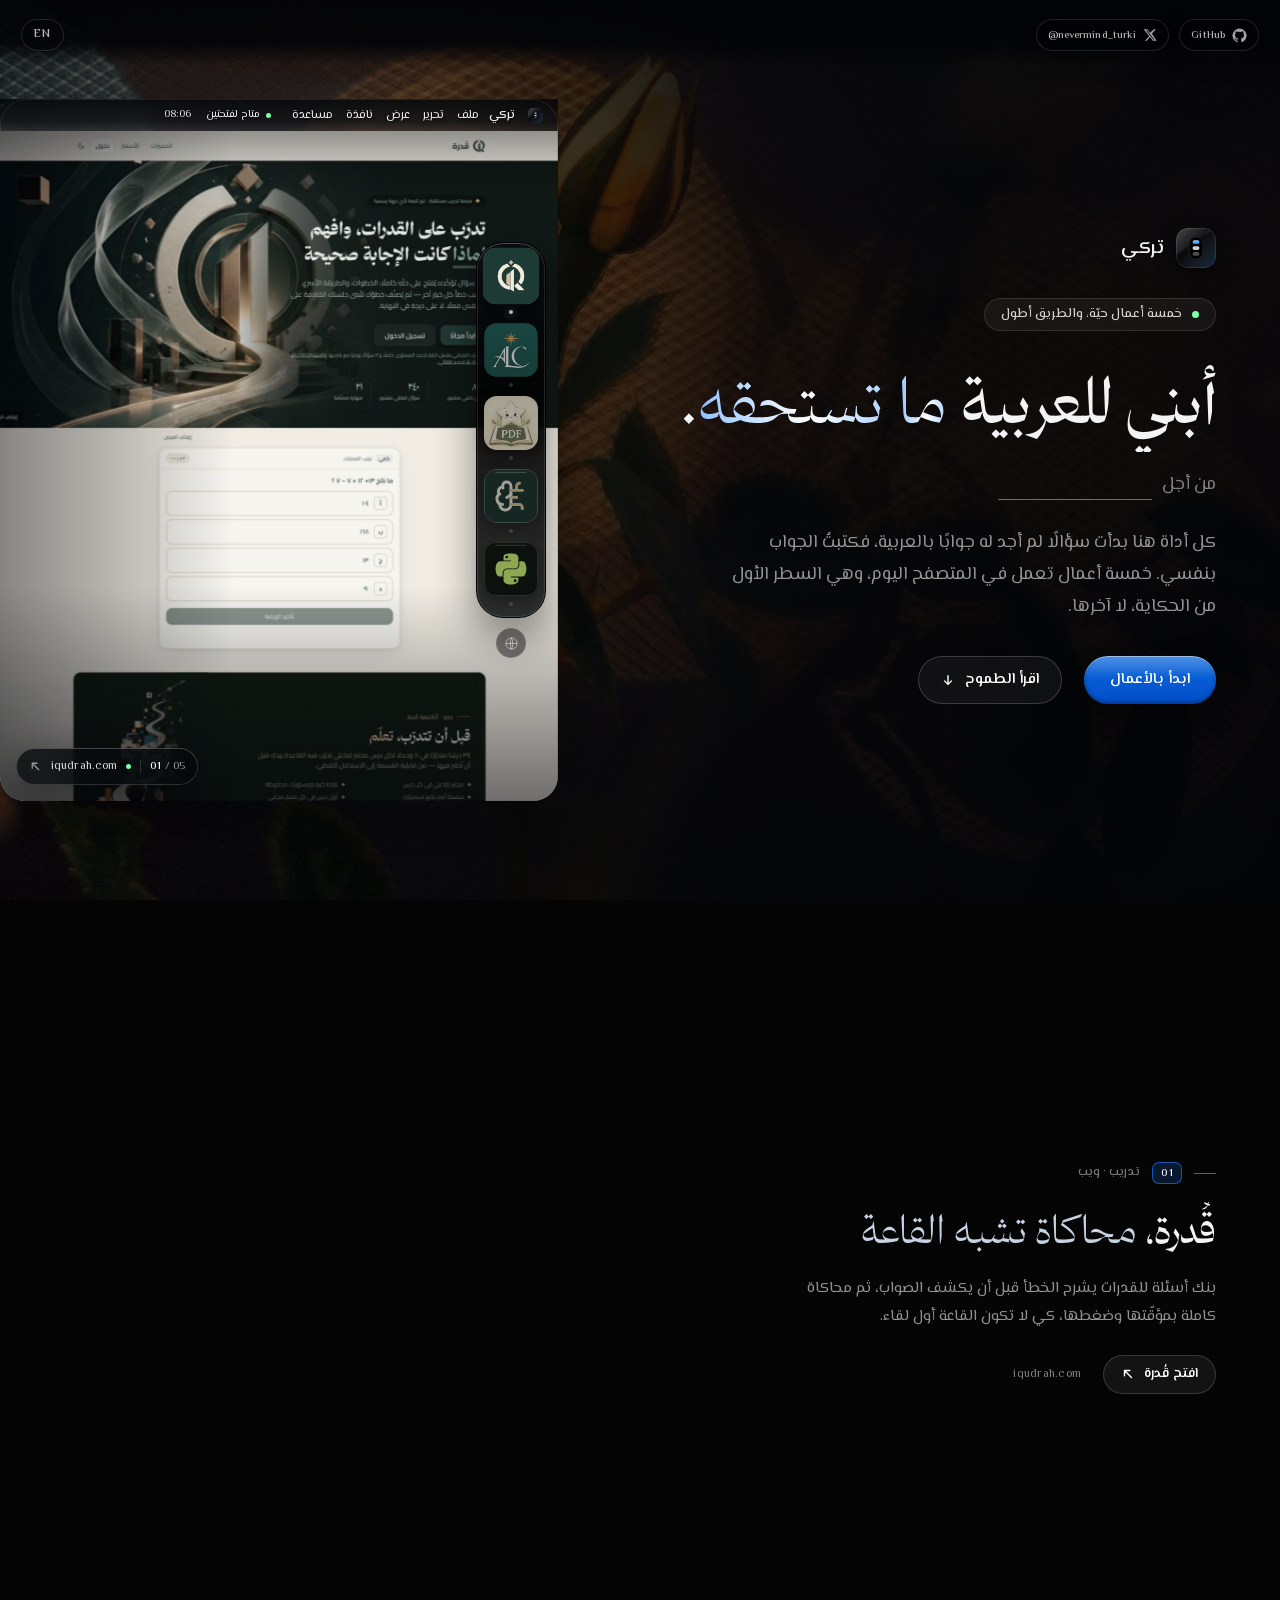
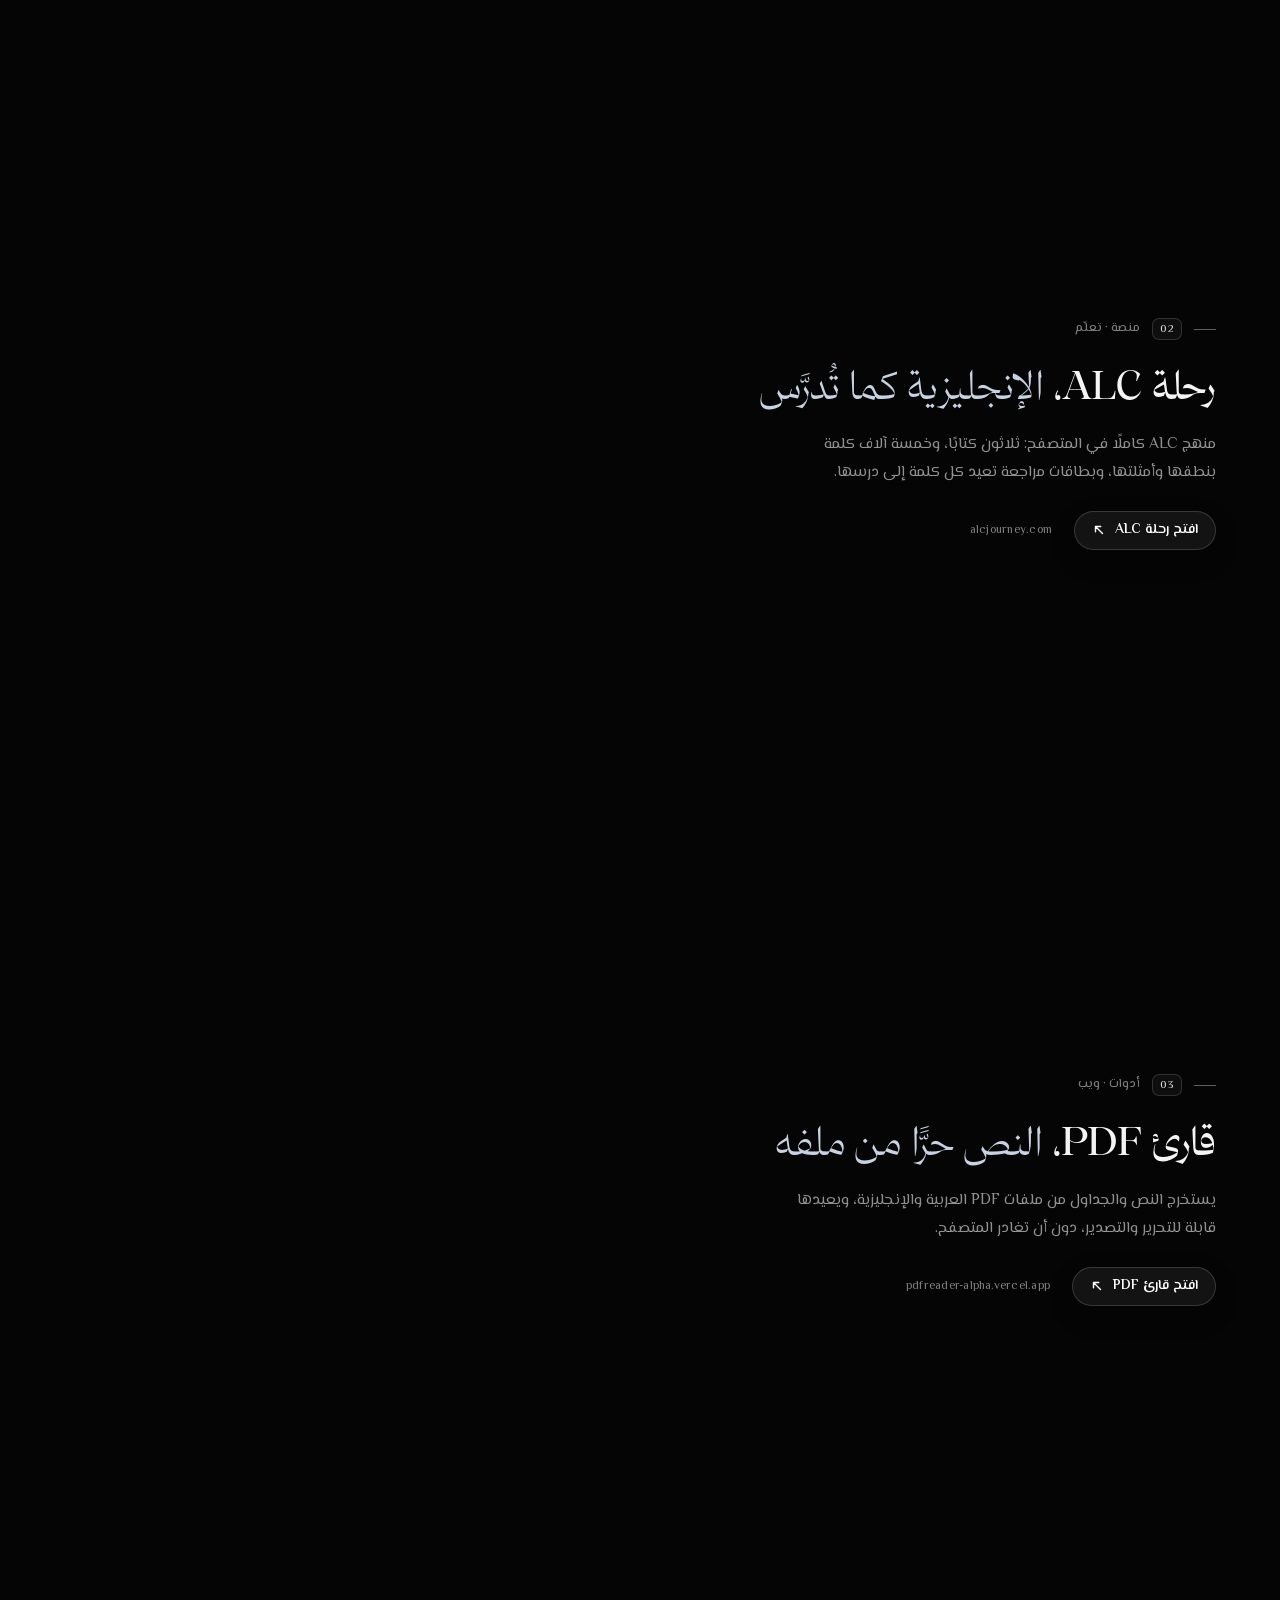
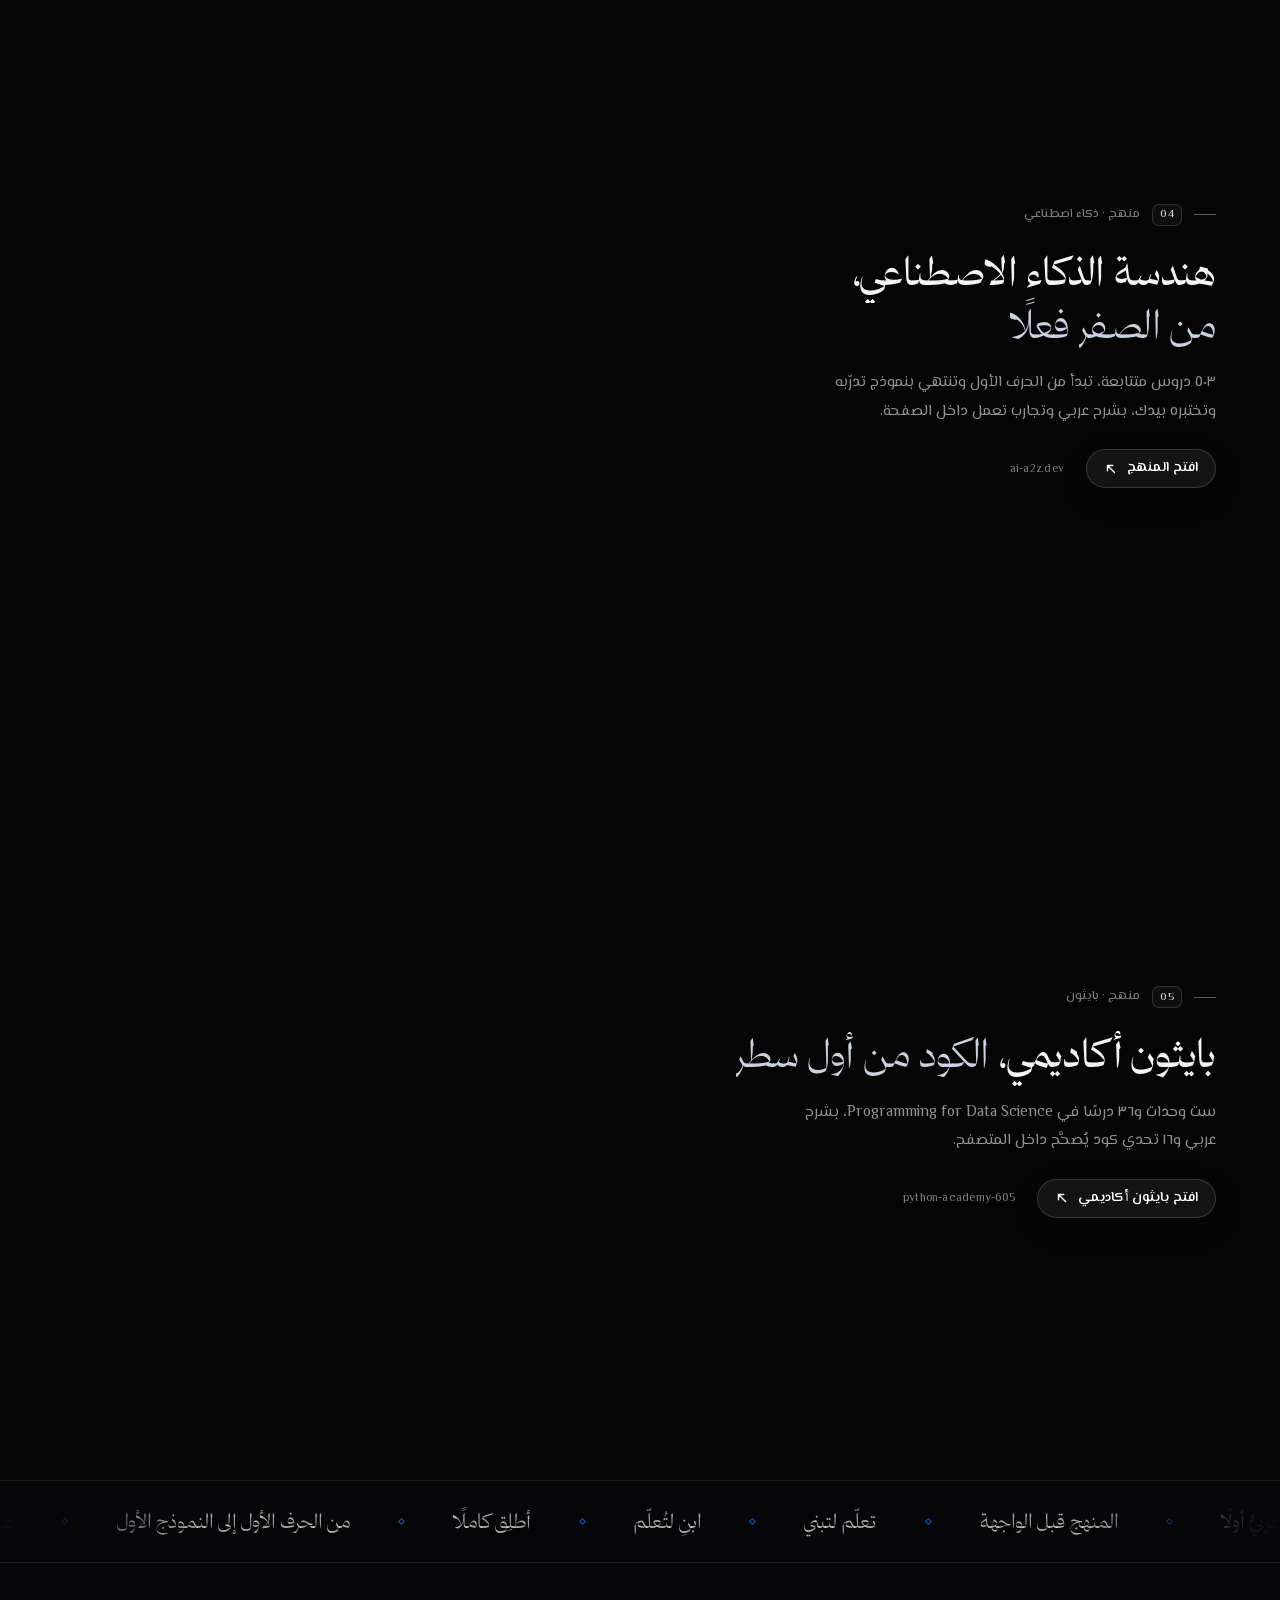
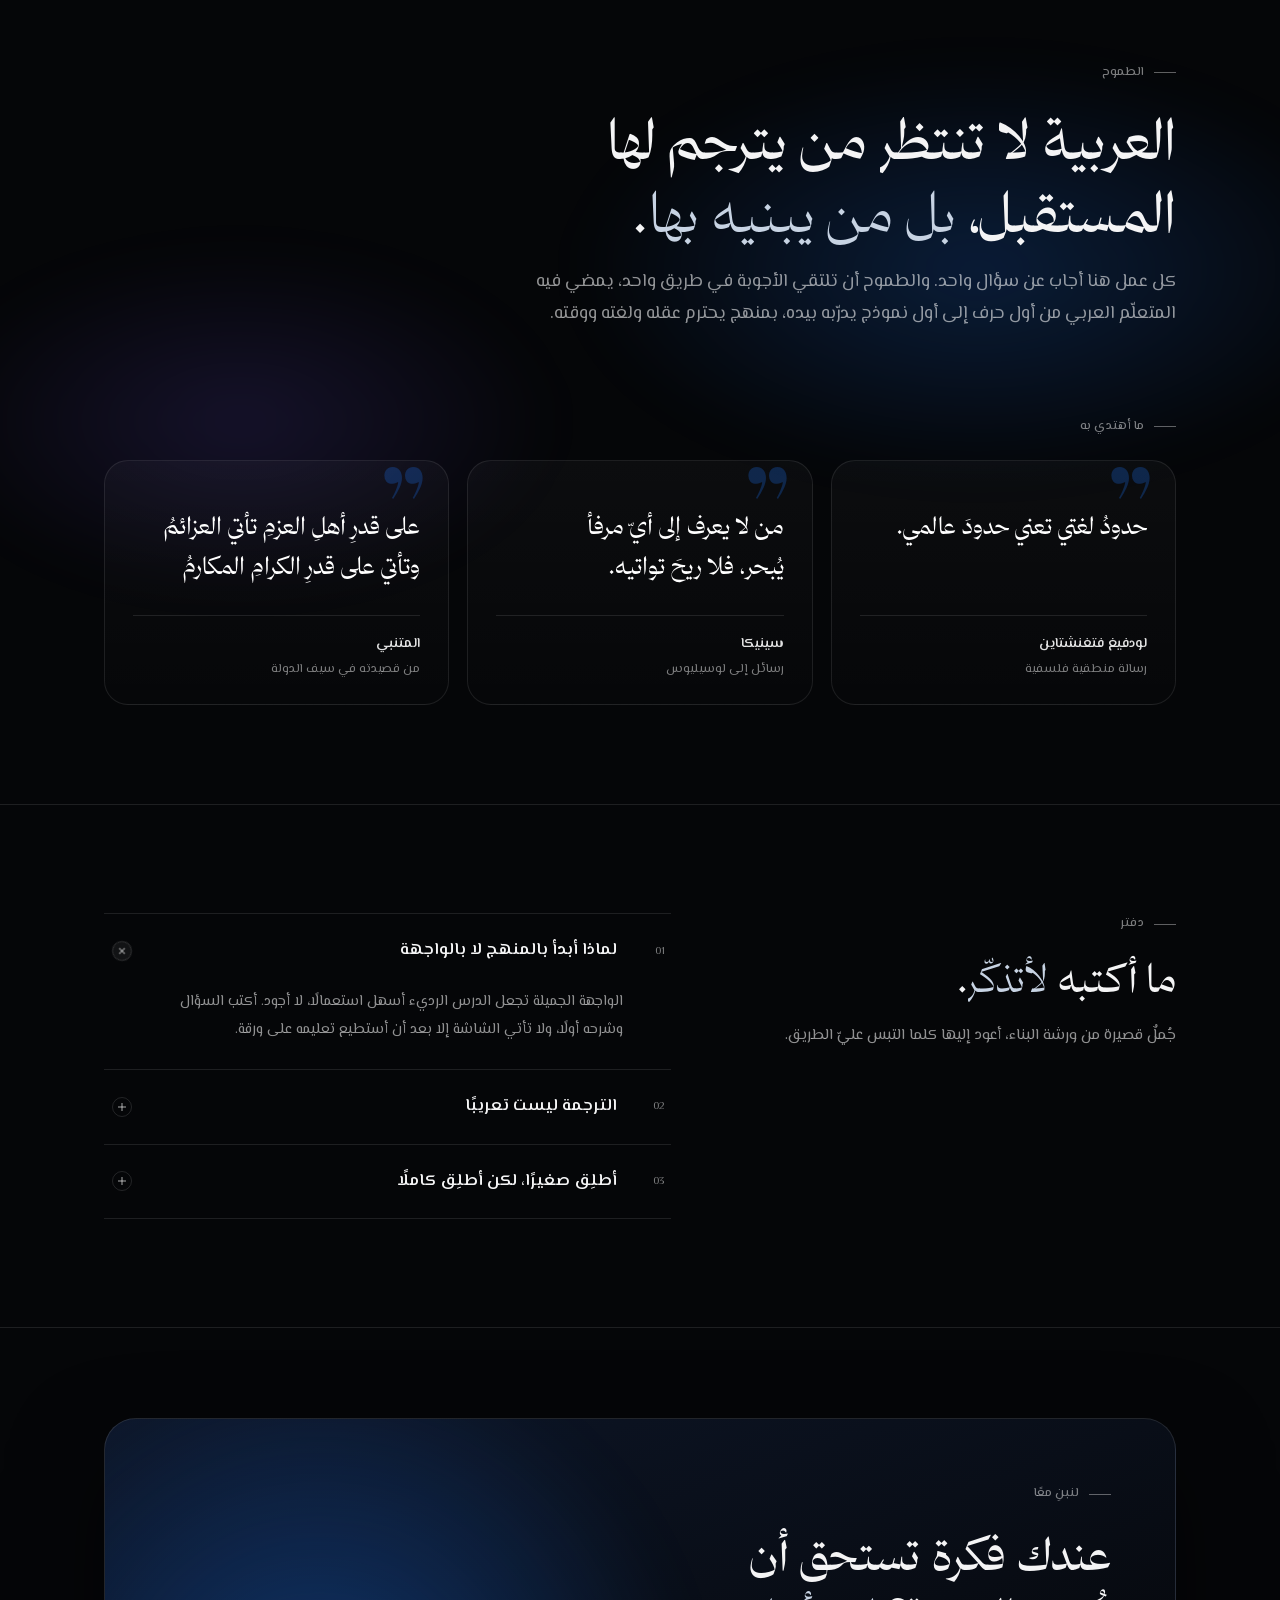
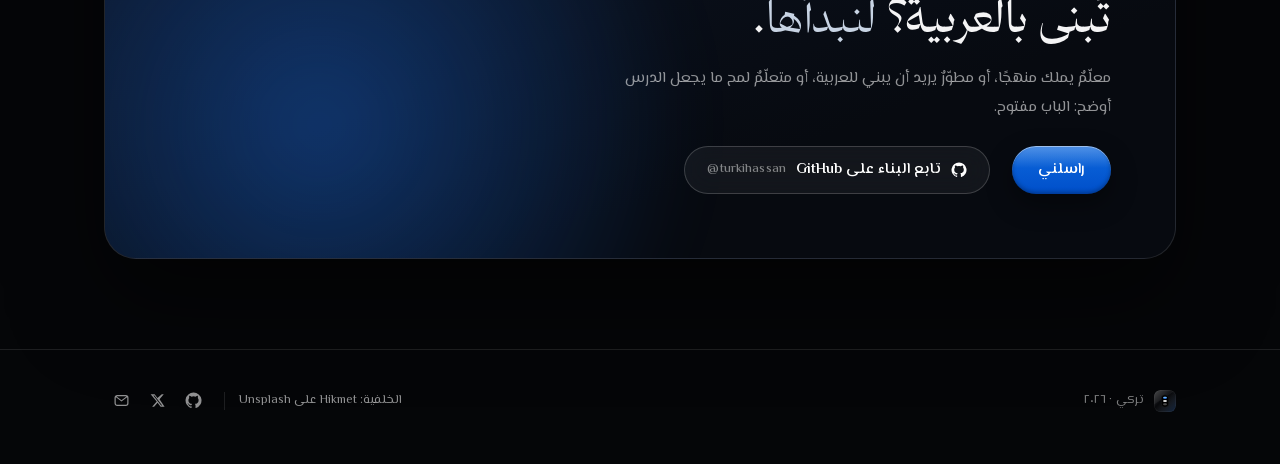
==== index.html @ 362ef939 "Tighten copy, replace horizon cards with quotes, restyle ribbon - Replace Now/Next/Horizon cards wit" ====
<!DOCTYPE html>
<html lang="ar" dir="rtl">
<head>
<meta charset="utf-8">
<meta name="viewport" content="width=device-width, initial-scale=1">
<title>تركي — أبني للعربية ما تستحقه</title>
<meta name="description" content="خمسة منتجات عربية حيّة في المتصفح، وطموح أكبر: أن يجد كل متعلّم عربي أداته بلغته، من الصفر إلى الاحتراف.">
<meta name="theme-color" content="#050505">
<meta property="og:title" content="تركي — أبني للعربية ما تستحقه">
<meta property="og:description" content="خمسة منتجات عربية حيّة في المتصفح، والقادم أكبر.">
<meta property="og:type" content="website">
<link rel="icon" href="assets/mark.svg" type="image/svg+xml">
<link rel="preload" href="assets/fonts/thmanyah-serif-display-300.woff2" as="font" type="font/woff2" crossorigin>
<link rel="preload" href="assets/fonts/thmanyah-serif-display-400.woff2" as="font" type="font/woff2" crossorigin>
<link rel="preload" href="assets/fonts/el-messiri-arabic.woff2" as="font" type="font/woff2" crossorigin>
<link rel="stylesheet" href="styles.css">
<script>
(function () {
  var d = document.documentElement;
  try {
    var saved = localStorage.getItem('lang');
    if (saved === 'en') { d.lang = 'en'; d.dir = 'ltr'; }
  } catch (e) {}
  try {
    if (!matchMedia('(prefers-reduced-motion: reduce)').matches) d.classList.add('reveal');
  } catch (e) {}
  d.classList.add('lang-pending');
  d.classList.add('js');
  setTimeout(function () { d.classList.remove('lang-pending'); if (!window.__ready) d.classList.remove('reveal'); }, 1600);
})();
</script>
</head>
<body>
<a class="skip" href="#main" data-i18n="ui.skip">تخطَّ إلى المحتوى</a>
<div class="top-veil" aria-hidden="true"></div>

<div class="desk" aria-hidden="true"></div>
<div class="wall" aria-hidden="true">
  <img class="wall-photo" src="assets/wall.jpg" alt="" width="2200" height="1133" fetchpriority="high">
  <div class="wall-scrim"></div>
  <div class="wall-grain"></div>
</div>

<button class="lang-switch" type="button" id="langSwitch" aria-label="Switch to English" data-i18n-aria="ui.langAria">
  <span class="lang-switch__on" data-i18n="ui.langTarget">EN</span>
</button>

<nav class="top-social" aria-label="حساباتي" data-i18n-aria="social.nav">
  <a class="top-social__link" href="https://github.com/turkihassan" target="_blank" rel="noopener" aria-label="GitHub — turkihassan">
    <svg viewBox="0 0 24 24" width="15" height="15" fill="currentColor" aria-hidden="true"><path d="M12 .8a11.2 11.2 0 0 0-3.54 21.83c.56.1.77-.24.77-.54v-1.9c-3.13.68-3.79-1.5-3.79-1.5-.51-1.3-1.25-1.65-1.25-1.65-1.02-.7.08-.69.08-.69 1.13.08 1.72 1.16 1.72 1.16 1 1.72 2.63 1.22 3.27.93.1-.73.4-1.22.71-1.5-2.5-.29-5.13-1.25-5.13-5.56 0-1.23.44-2.23 1.16-3.02-.12-.29-.5-1.43.11-2.98 0 0 .95-.3 3.1 1.15a10.7 10.7 0 0 1 5.64 0c2.15-1.45 3.1-1.15 3.1-1.15.61 1.55.23 2.69.11 2.98.72.79 1.16 1.79 1.16 3.02 0 4.32-2.64 5.27-5.15 5.55.41.35.77 1.03.77 2.08v3.09c0 .3.2.65.78.54A11.2 11.2 0 0 0 12 .8Z"/></svg>
    <span class="top-social__label" dir="ltr" lang="en">GitHub</span>
  </a>
  <a class="top-social__link" href="https://x.com/nevermind_turki" target="_blank" rel="noopener" aria-label="X — @nevermind_turki">
    <svg viewBox="0 0 24 24" width="14" height="14" fill="currentColor" aria-hidden="true"><path d="M18.9 2H22l-6.8 7.8L23.3 22h-6.3l-4.9-6.6L6.5 22H3.4l7.3-8.3L1 2h6.4l4.5 6.1L18.9 2Zm-1.1 18h1.7L7.1 3.9H5.3L17.8 20Z"/></svg>
    <span class="top-social__label" dir="ltr" lang="en">@nevermind_turki</span>
  </a>
</nav>

<main id="main">
  <div class="layout">
    <div class="column">

      <section class="hero">
        <div class="wordmark" data-reveal style="--reveal-delay:0ms">
          <img src="assets/mark.svg" alt="" width="40" height="40">
          <span data-i18n="brand.name">تركي</span>
        </div>
        <p class="hero-kicker" data-reveal style="--reveal-delay:60ms"><i aria-hidden="true"></i><span data-i18n="hero.kicker">خمسة أعمال حيّة، والطريق أطول</span></p>
        <h1 data-reveal style="--reveal-delay:120ms" data-i18n="hero.title">أبني للعربية <em>ما تستحقه</em>.</h1>
        <p class="hero-for" data-reveal style="--reveal-delay:320ms" aria-hidden="true">
          <span data-i18n="hero.for">من أجل</span>
          <span class="rotator" id="rotator"><span class="rotator-word is-on">المتعلّم الطموح</span></span>
        </p>
        <p class="lede" data-reveal style="--reveal-delay:440ms" data-i18n="hero.lede">كل أداة هنا بدأت سؤالًا لم أجد له جوابًا بالعربية، فكتبتُ الجواب بنفسي. خمسة أعمال تعمل في المتصفح اليوم، وهي السطر الأول من الحكاية، لا آخرها.</p>
        <div class="actions" data-reveal style="--reveal-delay:540ms">
          <a class="buy" href="#p-qudrah" data-i18n="hero.cta1">ابدأ بالأعمال</a>
          <a class="ghost" href="#vision"><span data-i18n="hero.cta2">اقرأ الطموح</span><svg viewBox="0 0 16 16" width="14" height="14" aria-hidden="true"><path d="M8 3v10M4 9l4 4 4-4" fill="none" stroke="currentColor" stroke-width="1.6" stroke-linecap="round" stroke-linejoin="round"/></svg></a>
        </div>
      </section>

      <section class="project" data-project="0" id="p-qudrah">
        <p class="eyebrow project-eyebrow" data-reveal>
          <span class="project-num mono">01</span>
          <span data-i18n="proj.1.kicker">تدريب · ويب</span>
        </p>
        <h2 data-reveal style="--reveal-delay:80ms" data-i18n="proj.1.title">قُدرة، <em>محاكاة تشبه القاعة</em></h2>
        <p class="body" data-reveal style="--reveal-delay:200ms" data-i18n="proj.1.body">بنك أسئلة للقدرات يشرح الخطأ قبل أن يكشف الصواب، ثم محاكاة كاملة بمؤقّتها وضغطها، كي لا تكون القاعة أول لقاء.</p>
        <div class="actions project-actions" data-reveal style="--reveal-delay:360ms">
          <a class="visit" href="https://www.iqudrah.com/" target="_blank" rel="noopener">
            <span data-i18n="proj.1.cta">افتح قُدرة</span>
            <svg viewBox="0 0 16 16" width="14" height="14" aria-hidden="true"><path d="M4 12 12 4M6 4h6v6" fill="none" stroke="currentColor" stroke-width="1.6" stroke-linecap="round" stroke-linejoin="round"/></svg>
          </a>
          <a class="project-url mono" href="https://www.iqudrah.com/" target="_blank" rel="noopener" dir="ltr" lang="en">iqudrah.com</a>
        </div>
        <div class="project-shot" data-reveal aria-hidden="true">
          <img src="assets/projects/qudrah.jpg" alt="" width="1000" height="872" loading="lazy">
        </div>
      </section>

      <section class="project" data-project="1" id="p-alc">
        <p class="eyebrow project-eyebrow" data-reveal>
          <span class="project-num mono">02</span>
          <span data-i18n="proj.2.kicker">منصة · تعلّم</span>
        </p>
        <h2 data-reveal style="--reveal-delay:80ms" data-i18n="proj.2.title">رحلة ALC، <em>الإنجليزية كما تُدرَّس</em></h2>
        <p class="body" data-reveal style="--reveal-delay:200ms" data-i18n="proj.2.body">منهج ALC كاملًا في المتصفح: ثلاثون كتابًا، وخمسة آلاف كلمة بنطقها وأمثلتها، وبطاقات مراجعة تعيد كل كلمة إلى درسها.</p>
        <div class="actions project-actions" data-reveal style="--reveal-delay:360ms">
          <a class="visit" href="https://alcjourney.com/" target="_blank" rel="noopener">
            <span data-i18n="proj.2.cta">افتح رحلة ALC</span>
            <svg viewBox="0 0 16 16" width="14" height="14" aria-hidden="true"><path d="M4 12 12 4M6 4h6v6" fill="none" stroke="currentColor" stroke-width="1.6" stroke-linecap="round" stroke-linejoin="round"/></svg>
          </a>
          <a class="project-url mono" href="https://alcjourney.com/" target="_blank" rel="noopener" dir="ltr" lang="en">alcjourney.com</a>
        </div>
        <div class="project-shot" data-reveal aria-hidden="true">
          <img src="assets/projects/alc.jpg" alt="" width="1000" height="703" loading="lazy">
        </div>
      </section>

      <section class="project" data-project="2" id="p-pdf">
        <p class="eyebrow project-eyebrow" data-reveal>
          <span class="project-num mono">03</span>
          <span data-i18n="proj.3.kicker">أدوات · ويب</span>
        </p>
        <h2 data-reveal style="--reveal-delay:80ms" data-i18n="proj.3.title">قارئ PDF، <em>النص حرًّا من ملفه</em></h2>
        <p class="body" data-reveal style="--reveal-delay:200ms" data-i18n="proj.3.body">يستخرج النص والجداول من ملفات PDF العربية والإنجليزية، ويعيدها قابلة للتحرير والتصدير، دون أن تغادر المتصفح.</p>
        <div class="actions project-actions" data-reveal style="--reveal-delay:360ms">
          <a class="visit" href="https://pdfreader-alpha.vercel.app/" target="_blank" rel="noopener">
            <span data-i18n="proj.3.cta">افتح قارئ PDF</span>
            <svg viewBox="0 0 16 16" width="14" height="14" aria-hidden="true"><path d="M4 12 12 4M6 4h6v6" fill="none" stroke="currentColor" stroke-width="1.6" stroke-linecap="round" stroke-linejoin="round"/></svg>
          </a>
          <a class="project-url mono" href="https://pdfreader-alpha.vercel.app/" target="_blank" rel="noopener" dir="ltr" lang="en">pdfreader-alpha.vercel.app</a>
        </div>
        <div class="project-shot" data-reveal aria-hidden="true">
          <img src="assets/projects/pdfreader.jpg" alt="" width="1000" height="879" loading="lazy">
        </div>
      </section>

      <section class="project" data-project="3" id="p-aia2z">
        <p class="eyebrow project-eyebrow" data-reveal>
          <span class="project-num mono">04</span>
          <span data-i18n="proj.4.kicker">منهج · ذكاء اصطناعي</span>
        </p>
        <h2 data-reveal style="--reveal-delay:80ms" data-i18n="proj.4.title">هندسة الذكاء الاصطناعي، <em>من الصفر فعلًا</em></h2>
        <p class="body" data-reveal style="--reveal-delay:200ms" data-i18n="proj.4.body">٥٠٣ دروس متتابعة، تبدأ من الحرف الأول وتنتهي بنموذج تدرّبه وتختبره بيدك، بشرح عربي وتجارب تعمل داخل الصفحة.</p>
        <div class="actions project-actions" data-reveal style="--reveal-delay:360ms">
          <a class="visit" href="https://ai-a2z.dev/" target="_blank" rel="noopener">
            <span data-i18n="proj.4.cta">افتح المنهج</span>
            <svg viewBox="0 0 16 16" width="14" height="14" aria-hidden="true"><path d="M4 12 12 4M6 4h6v6" fill="none" stroke="currentColor" stroke-width="1.6" stroke-linecap="round" stroke-linejoin="round"/></svg>
          </a>
          <a class="project-url mono" href="https://ai-a2z.dev/" target="_blank" rel="noopener" dir="ltr" lang="en">ai-a2z.dev</a>
        </div>
        <div class="project-shot" data-reveal aria-hidden="true">
          <img src="assets/projects/aia2z.jpg" alt="" width="1000" height="872" loading="lazy">
        </div>
      </section>

      <section class="project" data-project="4" id="p-python">
        <p class="eyebrow project-eyebrow" data-reveal>
          <span class="project-num mono">05</span>
          <span data-i18n="proj.5.kicker">منهج · بايثون</span>
        </p>
        <h2 data-reveal style="--reveal-delay:80ms" data-i18n="proj.5.title">بايثون أكاديمي، <em>الكود من أول سطر</em></h2>
        <p class="body" data-reveal style="--reveal-delay:200ms" data-i18n="proj.5.body">ست وحدات و٣٦ درسًا في Programming for Data Science، بشرح عربي و١٦ تحدي كود يُصحَّح داخل المتصفح.</p>
        <div class="actions project-actions" data-reveal style="--reveal-delay:360ms">
          <a class="visit" href="https://turkihanan1-arch.github.io/python-academy-605/" target="_blank" rel="noopener">
            <span data-i18n="proj.5.cta">افتح بايثون أكاديمي</span>
            <svg viewBox="0 0 16 16" width="14" height="14" aria-hidden="true"><path d="M4 12 12 4M6 4h6v6" fill="none" stroke="currentColor" stroke-width="1.6" stroke-linecap="round" stroke-linejoin="round"/></svg>
          </a>
          <a class="project-url mono" href="https://turkihanan1-arch.github.io/python-academy-605/" target="_blank" rel="noopener" dir="ltr" lang="en">python-academy-605</a>
        </div>
        <div class="project-shot" data-reveal aria-hidden="true">
          <img src="assets/projects/python.jpg" alt="" width="1000" height="872" loading="lazy">
        </div>
      </section>

    </div>

    <div class="rail-column">
      <div class="rail">
        <div class="mac" data-reveal="from-right" style="--reveal-delay:200ms">
          <div class="mac-screen">

            <div class="screen-stack" id="screenStack" aria-hidden="true">
              <figure class="screen is-on" data-screen="0">
                <img src="assets/projects/screen-qudrah.jpg" alt="" width="1280" height="1422" loading="lazy">
              </figure>
              <figure class="screen" data-screen="1">
                <img src="assets/projects/screen-alc.jpg" alt="" width="1280" height="1422" loading="lazy">
              </figure>
              <figure class="screen" data-screen="2">
                <img src="assets/projects/screen-pdf.jpg" alt="" width="1280" height="1422" loading="lazy">
              </figure>
              <figure class="screen" data-screen="3">
                <img src="assets/projects/screen-aia2z.jpg" alt="" width="1280" height="1422" loading="lazy">
              </figure>
              <figure class="screen" data-screen="4">
                <img src="assets/projects/screen-python.jpg" alt="" width="1280" height="1422" loading="lazy">
              </figure>
            </div>

            <div class="screen-shade" aria-hidden="true"></div>

            <div class="mac-menubar" aria-hidden="true">
              <img src="assets/mark.svg" alt="" width="15" height="15">
              <b data-i18n="brand.name">تركي</b>
              <span data-i18n="mac.menu1">ملف</span>
              <span data-i18n="mac.menu2">تحرير</span>
              <span data-i18n="mac.menu3">عرض</span>
              <span data-i18n="mac.menu4">نافذة</span>
              <span data-i18n="mac.menu5">مساعدة</span>
              <span class="menubar-live"><i aria-hidden="true"></i><span data-i18n="mac.live">متاح لفتحتين</span></span>
              <span class="menubar-clock mono" id="menuClock">--:--</span>
            </div>

            <a class="screen-tab" id="screenTab" href="https://www.iqudrah.com/" target="_blank" rel="noopener" aria-label="افتح iqudrah.com في تبويب جديد" title="iqudrah.com">
              <span class="screen-tab-num mono" dir="ltr" lang="en"><b id="screenNum">01</b><span>/ 05</span></span>
              <span class="screen-tab-rule" aria-hidden="true"></span>
              <span class="screen-tab-dot" aria-hidden="true"></span>
              <span class="screen-tab-domain mono" id="screenDomain" dir="ltr" lang="en">iqudrah.com</span>
              <svg viewBox="0 0 16 16" width="13" height="13" aria-hidden="true"><path d="M4 12 12 4M6 4h6v6" fill="none" stroke="currentColor" stroke-width="1.6" stroke-linecap="round" stroke-linejoin="round"/></svg>
            </a>

            <div class="mac-dock">
              <div class="dock-stack">
                <nav class="dock" id="dock" aria-label="أعمال تركي" data-i18n-aria="dock.nav">
                  <a class="app is-active" href="#p-qudrah" data-project="0" aria-current="true" aria-label="قُدرة — انتقل إلى القسم" data-i18n-aria="proj.1.nav">
                    <span class="app-icon"><img src="assets/icons/qudrah.png" alt="" width="54" height="54"></span>
                    <span class="app-name" data-i18n="p1.name">قُدرة</span>
                    <i class="app-dot" aria-hidden="true"></i>
                  </a>
                  <a class="app" href="#p-alc" data-project="1" aria-label="رحلة ALC — انتقل إلى القسم" data-i18n-aria="proj.2.nav">
                    <span class="app-icon"><img src="assets/icons/alc.png" alt="" width="54" height="54"></span>
                    <span class="app-name" data-i18n="p2.name">رحلة ALC</span>
                    <i class="app-dot" aria-hidden="true"></i>
                  </a>
                  <a class="app" href="#p-pdf" data-project="2" aria-label="قارئ PDF — انتقل إلى القسم" data-i18n-aria="proj.3.nav">
                    <span class="app-icon"><img src="assets/icons/pdf.png" alt="" width="54" height="54"></span>
                    <span class="app-name" data-i18n="p3.name">قارئ PDF</span>
                    <i class="app-dot" aria-hidden="true"></i>
                  </a>
                  <a class="app" href="#p-aia2z" data-project="3" aria-label="هندسة الذكاء الاصطناعي — انتقل إلى القسم" data-i18n-aria="proj.4.nav">
                    <span class="app-icon"><img src="assets/icons/aia2z.svg?v=2" alt="" width="54" height="54"></span>
                    <span class="app-name" data-i18n="p4.name">هندسة الذكاء الاصطناعي</span>
                    <i class="app-dot" aria-hidden="true"></i>
                  </a>
                  <a class="app" href="#p-python" data-project="4" aria-label="بايثون أكاديمي — انتقل إلى القسم" data-i18n-aria="proj.5.nav">
                    <span class="app-icon"><img src="assets/icons/python.svg?v=2" alt="" width="54" height="54"></span>
                    <span class="app-name" data-i18n="p5.name">بايثون أكاديمي</span>
                    <i class="app-dot" aria-hidden="true"></i>
                  </a>
                </nav>

                <div class="handle-footprint">
                  <button class="handle" type="button" id="handle" data-i18n-aria="ui.langAria" aria-label="Switch to English">
                    <svg class="handle-globe" viewBox="0 0 24 24" aria-hidden="true" fill="none" stroke="currentColor" stroke-width="1.5">
                      <circle cx="12" cy="12" r="9"/>
                      <path d="M3 12h18M12 3c2.6 3 2.6 15 0 18M12 3c-2.6 3-2.6 15 0 18"/>
                    </svg>
                  </button>
                </div>
              </div>
            </div>

          </div>
        </div>
      </div>
    </div>
  </div>

  <div class="ribbon" aria-hidden="true">
    <div class="ribbon-track">
      <span data-i18n="ribbon">عربيٌّ أولًا<i></i>المنهج قبل الواجهة<i></i>تعلّم لتبني<i></i>ابنِ لتُعلّم<i></i>أطلِق كاملًا<i></i>من الحرف الأول إلى النموذج الأول<i></i></span>
      <span data-i18n="ribbon">عربيٌّ أولًا<i></i>المنهج قبل الواجهة<i></i>تعلّم لتبني<i></i>ابنِ لتُعلّم<i></i>أطلِق كاملًا<i></i>من الحرف الأول إلى النموذج الأول<i></i></span>
    </div>
  </div>

  <section class="vision" id="vision" aria-labelledby="vision-title">
    <div class="shell">
      <div class="vision-head">
        <p class="eyebrow" data-reveal data-i18n="vision.eyebrow">الطموح</p>
        <h2 id="vision-title" class="vision-title" data-reveal style="--reveal-delay:80ms" data-i18n="vision.title">العربية لا تنتظر من يترجم لها المستقبل، <em>بل من يبنيه بها</em>.</h2>
        <p class="lede" data-reveal style="--reveal-delay:220ms" data-i18n="vision.body">كل عمل هنا أجاب عن سؤال واحد. والطموح أن تلتقي الأجوبة في طريق واحد، يمضي فيه المتعلّم العربي من أول حرف إلى أول نموذج يدرّبه بيده، بمنهج يحترم عقله ولغته ووقته.</p>
      </div>

      <p class="eyebrow quotes-label" data-reveal data-i18n="vision.qlabel">ما أهتدي به</p>
      <div class="quotes">
        <figure class="quote" data-reveal style="--reveal-delay:80ms">
          <blockquote data-i18n="q1.t">حدودُ لغتي تعني حدودَ عالمي.</blockquote>
          <figcaption><b data-i18n="q1.a">لودفيغ فتغنشتاين</b><span data-i18n="q1.s">رسالة منطقية فلسفية</span></figcaption>
        </figure>
        <figure class="quote" data-reveal style="--reveal-delay:180ms">
          <blockquote data-i18n="q2.t">من لا يعرف إلى أيّ مرفأ يُبحر، فلا ريحَ تواتيه.</blockquote>
          <figcaption><b data-i18n="q2.a">سينيكا</b><span data-i18n="q2.s">رسائل إلى لوسيليوس</span></figcaption>
        </figure>
        <figure class="quote" data-reveal style="--reveal-delay:280ms">
          <blockquote data-i18n="q3.t">على قدرِ أهلِ العزمِ تأتي العزائمُ<br>وتأتي على قدرِ الكرامِ المكارمُ</blockquote>
          <figcaption><b data-i18n="q3.a">المتنبي</b><span data-i18n="q3.s">من قصيدته في سيف الدولة</span></figcaption>
        </figure>
      </div>
    </div>
  </section>

  <section class="notes" id="notes">
    <div class="shell notes-grid">
      <div class="notes-copy">
        <p class="eyebrow" data-reveal data-i18n="notes.eyebrow">دفتر</p>
        <h2 data-reveal style="--reveal-delay:80ms" data-i18n="notes.title">ما أكتبه <em>لأتذكّر</em>.</h2>
        <p class="body" data-reveal style="--reveal-delay:200ms" data-i18n="notes.body">جُملٌ قصيرة من ورشة البناء، أعود إليها كلما التبس عليّ الطريق.</p>
      </div>

      <div class="note-list">
        <details class="note-card" open data-reveal style="--reveal-delay:80ms">
          <summary><span class="n-index mono">01</span><span class="n-title" data-i18n="notes.n1.t">لماذا أبدأ بالمنهج لا بالواجهة</span><span class="n-plus" aria-hidden="true"></span></summary>
          <p data-i18n="notes.n1.b">الواجهة الجميلة تجعل الدرس الرديء أسهل استعمالًا، لا أجود. أكتب السؤال وشرحه أولًا، ولا تأتي الشاشة إلا بعد أن أستطيع تعليمه على ورقة.</p>
        </details>

        <details class="note-card" data-reveal style="--reveal-delay:160ms">
          <summary><span class="n-index mono">02</span><span class="n-title" data-i18n="notes.n2.t">الترجمة ليست تعريبًا</span><span class="n-plus" aria-hidden="true"></span></summary>
          <p data-i18n="notes.n2.b">«Submit» ليست «إرسال» في كل سياق، و«quiz» ليست «اختبارًا» دائمًا. أعيد كتابة الجملة كأنها وُلدت بالعربية، وأُبقي المصطلح الإنجليزي حين يكون هو الاسم.</p>
        </details>

        <details class="note-card" data-reveal style="--reveal-delay:240ms">
          <summary><span class="n-index mono">03</span><span class="n-title" data-i18n="notes.n3.t">أطلِق صغيرًا، لكن أطلِق كاملًا</span><span class="n-plus" aria-hidden="true"></span></summary>
          <p data-i18n="notes.n3.b">لا تحتاج النسخة الأولى كل شيء، لكنها تحتاج حلقةً مكتملة: يدخل المتعلّم، فيفهم، فيخطئ، فيُصحَّح، فيعود. وما سوى ذلك يحتمل الانتظار.</p>
        </details>
      </div>
    </div>
  </section>

  <section class="build" id="build" aria-labelledby="build-title">
    <div class="shell">
      <div class="build-card" data-reveal>
        <div class="build-glow" aria-hidden="true"></div>
        <p class="eyebrow" data-i18n="build.eyebrow">لنبنِ معًا</p>
        <h2 id="build-title" data-reveal style="--reveal-delay:80ms" data-i18n="build.title">عندك فكرة تستحق أن تُبنى بالعربية؟ <em>لنبدأها</em>.</h2>
        <p class="body" data-i18n="build.body">معلّمٌ يملك منهجًا، أو مطوّرٌ يريد أن يبني للعربية، أو متعلّمٌ لمح ما يجعل الدرس أوضح: الباب مفتوح.</p>
        <div class="actions">
          <a class="buy" href="mailto:hello@example.com" data-mail data-i18n="build.cta1">راسلني</a>
          <a class="ghost" href="https://github.com/turkihassan" target="_blank" rel="noopener">
            <svg viewBox="0 0 24 24" width="16" height="16" fill="currentColor" aria-hidden="true"><path d="M12 .8a11.2 11.2 0 0 0-3.54 21.83c.56.1.77-.24.77-.54v-1.9c-3.13.68-3.79-1.5-3.79-1.5-.51-1.3-1.25-1.65-1.25-1.65-1.02-.7.08-.69.08-.69 1.13.08 1.72 1.16 1.72 1.16 1 1.72 2.63 1.22 3.27.93.1-.73.4-1.22.71-1.5-2.5-.29-5.13-1.25-5.13-5.56 0-1.23.44-2.23 1.16-3.02-.12-.29-.5-1.43.11-2.98 0 0 .95-.3 3.1 1.15a10.7 10.7 0 0 1 5.64 0c2.15-1.45 3.1-1.15 3.1-1.15.61 1.55.23 2.69.11 2.98.72.79 1.16 1.79 1.16 3.02 0 4.32-2.64 5.27-5.15 5.55.41.35.77 1.03.77 2.08v3.09c0 .3.2.65.78.54A11.2 11.2 0 0 0 12 .8Z"/></svg>
            <span data-i18n="build.cta2">تابع البناء على GitHub</span>
            <span class="ghost-handle mono" dir="ltr" lang="en">@turkihassan</span>
          </a>
        </div>
      </div>
    </div>
  </section>
</main>

<footer>
  <div class="shell footer-inner">
    <span class="footer-product">
      <img src="assets/mark.svg" alt="" width="22" height="22">
      <span class="mono" data-i18n="footer.mark">تركي · ٢٠٢٦</span>
    </span>
    <div class="footer-maker">
      <a class="footer-by" href="https://unsplash.com/photos/yellow-flowers-with-green-leaves-ZhMxnsx9Msg" target="_blank" rel="noopener" data-i18n="footer.credit">الخلفية: Hikmet على Unsplash</a>
      <span class="footer-rule" aria-hidden="true"></span>
      <ul class="footer-socials">
        <li>
          <a href="https://github.com/turkihassan" target="_blank" rel="noopener" aria-label="GitHub">
            <svg viewBox="0 0 24 24" width="17" height="17" fill="currentColor" aria-hidden="true"><path d="M12 .8a11.2 11.2 0 0 0-3.54 21.83c.56.1.77-.24.77-.54v-1.9c-3.13.68-3.79-1.5-3.79-1.5-.51-1.3-1.25-1.65-1.25-1.65-1.02-.7.08-.69.08-.69 1.13.08 1.72 1.16 1.72 1.16 1 1.72 2.63 1.22 3.27.93.1-.73.4-1.22.71-1.5-2.5-.29-5.13-1.25-5.13-5.56 0-1.23.44-2.23 1.16-3.02-.12-.29-.5-1.43.11-2.98 0 0 .95-.3 3.1 1.15a10.7 10.7 0 0 1 5.64 0c2.15-1.45 3.1-1.15 3.1-1.15.61 1.55.23 2.69.11 2.98.72.79 1.16 1.79 1.16 3.02 0 4.32-2.64 5.27-5.15 5.55.41.35.77 1.03.77 2.08v3.09c0 .3.2.65.78.54A11.2 11.2 0 0 0 12 .8Z"/></svg>
          </a>
          <span class="footer-tip" aria-hidden="true">GitHub</span>
        </li>
        <li>
          <a href="https://x.com/nevermind_turki" target="_blank" rel="noopener" aria-label="X — @nevermind_turki">
            <svg viewBox="0 0 24 24" width="15" height="15" fill="currentColor" aria-hidden="true"><path d="M18.9 2H22l-6.8 7.8L23.3 22h-6.3l-4.9-6.6L6.5 22H3.4l7.3-8.3L1 2h6.4l4.5 6.1L18.9 2Zm-1.1 18h1.7L7.1 3.9H5.3L17.8 20Z"/></svg>
          </a>
          <span class="footer-tip" aria-hidden="true">X</span>
        </li>
        <li>
          <a href="mailto:hello@example.com" data-mail aria-label="البريد — راسلني" data-i18n-aria="footer.emailAria">
            <svg viewBox="0 0 24 24" width="17" height="17" fill="none" stroke="currentColor" stroke-width="1.7" aria-hidden="true"><rect x="3" y="5" width="18" height="14" rx="3"/><path d="m4.2 6.5 7.8 6 7.8-6"/></svg>
          </a>
          <span class="footer-tip" aria-hidden="true" data-i18n="footer.email">البريد</span>
        </li>
      </ul>
    </div>
  </div>
</footer>

<script src="app.js" defer></script>
</body>
</html>
---- styles.css ----
/* ==========================================================================
   Turki — portfolio
   Type: Thmanyah Serif Display (headings) + El Messiri (everything else)
   Layout: sydedock-inspired desk, sticky glass screen, vertical dock
   ========================================================================== */

@font-face {
  font-family: "Thmanyah Serif Display";
  src: url("assets/fonts/thmanyah-serif-display-300.woff2") format("woff2");
  font-weight: 300;
  font-style: normal;
  font-display: swap;
}
@font-face {
  font-family: "Thmanyah Serif Display";
  src: url("assets/fonts/thmanyah-serif-display-400.woff2") format("woff2");
  font-weight: 400;
  font-style: normal;
  font-display: swap;
}
@font-face {
  font-family: "Thmanyah Serif Display";
  src: url("assets/fonts/thmanyah-serif-display-700.woff2") format("woff2");
  font-weight: 700;
  font-style: normal;
  font-display: swap;
}
@font-face {
  font-family: "Thmanyah Serif Display";
  src: url("assets/fonts/thmanyah-serif-display-900.woff2") format("woff2");
  font-weight: 900;
  font-style: normal;
  font-display: swap;
}
@font-face {
  font-family: "El Messiri";
  src: url("assets/fonts/el-messiri-arabic.woff2") format("woff2");
  font-weight: 400 700;
  font-style: normal;
  font-display: swap;
  unicode-range: U+0600-06FF, U+0750-077F, U+0870-0891, U+0897-08E1, U+08E3-08FF,
    U+200C-200E, U+2010-2011, U+204F, U+2E41, U+FB50-FDFF, U+FE70-FE74,
    U+FE76-FEFC, U+102E0-102FB, U+10E60-10E7E, U+1EE00-1EEFF;
}
@font-face {
  font-family: "El Messiri";
  src: url("assets/fonts/el-messiri-latin.woff2") format("woff2");
  font-weight: 400 700;
  font-style: normal;
  font-display: swap;
  unicode-range: U+0000-00FF, U+0131, U+0152-0153, U+02BB-02BC, U+02C6, U+02DA,
    U+02DC, U+2000-206F, U+20AC, U+2122, U+2191, U+2193, U+2212, U+2215,
    U+FEFF, U+FFFD;
}

:root {
  color-scheme: dark;
  accent-color: #1c79ff;

  --void: #050505;
  --ink: #f4f4f5;
  --mute: #ffffff8f;
  --faint: #ffffff7a;
  --hairline: #ffffff1a;
  --hairline-strong: #ffffff2b;

  --ring-bottom: #1c79ff;

  --font-display: "Thmanyah Serif Display", "El Messiri", "Iowan Old Style", Georgia, serif;
  --font-sans: "El Messiri", "Geeza Pro", "Segoe UI", system-ui, sans-serif;

  --shell: 1200px;
  --ease: cubic-bezier(0.2, 0, 0, 1);
}

*,
*::before,
*::after {
  box-sizing: border-box;
}

html {
  scroll-behavior: smooth;
  scroll-padding-top: 72px;
  scrollbar-color: #2a2d33 #050505;
  -webkit-text-size-adjust: 100%;
}

html,
body {
  overflow-x: clip;
}

body {
  margin: 0;
  background: var(--void);
  color: var(--ink);
  caret-color: var(--ink);
  font-family: var(--font-sans);
  font-size: 16px;
  font-weight: 400;
  line-height: 1.75;
  -webkit-font-smoothing: antialiased;
  -moz-osx-font-smoothing: grayscale;
  text-rendering: optimizeLegibility;
}

html.js.lang-pending body {
  opacity: 0;
}
body {
  transition: opacity 0.28s ease;
}

::selection {
  background: #0b5fd0;
  color: #fff;
}

::-webkit-scrollbar {
  width: 10px;
}
::-webkit-scrollbar-track {
  background: #050505;
}
::-webkit-scrollbar-thumb {
  background: #24272c;
  border-radius: 99px;
  border: 3px solid #050505;
}

img {
  max-width: 100%;
}

a {
  color: inherit;
}

:where(a, button, summary):focus-visible {
  outline: 2px solid var(--ring-bottom);
  outline-offset: 3px;
  border-radius: 8px;
}

.skip {
  position: fixed;
  z-index: 100;
  inset-block-start: 12px;
  inset-inline-start: 12px;
  padding: 10px 16px;
  border-radius: 10px;
  background: #111;
  color: #fff;
  font-size: 13px;
  text-decoration: none;
  transform: translateY(-160%);
  transition: transform 0.2s var(--ease);
}
.skip:focus-visible {
  transform: none;
}

.top-veil {
  position: fixed;
  z-index: 40;
  inset-block-start: 0;
  inset-inline: 0;
  height: 64px;
  pointer-events: none;
  background: linear-gradient(
    180deg,
    rgba(4, 5, 8, 0.96) 0%,
    rgba(4, 5, 8, 0.9) 44px,
    rgba(4, 5, 8, 0) 100%
  );
}

/* ---------------------------------------------------------------- backdrop */

.desk {
  position: fixed;
  inset: 0;
  z-index: -2;
  background: #050505;
}

.wall {
  position: fixed;
  inset: 0;
  z-index: -1;
  overflow: hidden;
  background: #050505;
}
.wall-photo {
  position: absolute;
  inset: 0;
  width: 100%;
  height: 100%;
  object-fit: cover;
  object-position: 50% 48%;
  transform: scale(1.02);
  will-change: transform;
}
[dir="rtl"] .wall-photo {
  transform: scaleX(-1) scale(1.02);
}
.wall-scrim {
  position: absolute;
  inset: 0;
  background:
    linear-gradient(
      90deg,
      rgba(4, 5, 8, 0.965) 0%,
      rgba(4, 5, 8, 0.95) 26%,
      rgba(4, 5, 8, 0.9) 42%,
      rgba(4, 5, 8, 0.68) 58%,
      rgba(4, 5, 8, 0.36) 74%,
      rgba(4, 5, 8, 0.28) 100%
    ),
    radial-gradient(80% 60% at 76% 42%, rgba(255, 168, 92, 0.06), transparent 70%),
    radial-gradient(60% 50% at 10% 8%, rgba(28, 121, 255, 0.12), transparent 72%),
    linear-gradient(180deg, rgba(2, 3, 5, 0.5), rgba(2, 3, 5, 0) 30%, rgba(2, 3, 5, 0.55));
}
[dir="rtl"] .wall-scrim {
  transform: scaleX(-1);
}
.wall-grain {
  position: absolute;
  inset: 0;
  opacity: 0.55;
  mix-blend-mode: soft-light;
  background-image: url("data:image/svg+xml,%3Csvg xmlns='http://www.w3.org/2000/svg' width='180' height='180'%3E%3Cfilter id='n'%3E%3CfeTurbulence type='fractalNoise' baseFrequency='.9' numOctaves='3'/%3E%3C/filter%3E%3Crect width='180' height='180' filter='url(%23n)' opacity='.16'/%3E%3C/svg%3E");
  pointer-events: none;
}

main {
  position: relative;
  z-index: 1;
}

/* ------------------------------------------------------------- language UI */

.lang-switch {
  position: fixed;
  z-index: 50;
  inset-block-start: 18px;
  inset-inline-end: 20px;
  height: 34px;
  min-width: 44px;
  padding: 0 13px;
  border: 1px solid transparent;
  border-radius: 99px;
  background: #00000047;
  color: #ffffffb3;
  font-family: var(--font-sans);
  font-size: 12px;
  font-weight: 600;
  letter-spacing: 0.04em;
  cursor: pointer;
  -webkit-backdrop-filter: blur(18px) saturate(160%);
  backdrop-filter: blur(18px) saturate(160%);
  box-shadow: inset 0 0 0 1px #ffffff1f, 0 8px 24px #00000040;
  transition: color 0.2s, background 0.2s, box-shadow 0.2s;
}
.lang-switch:hover {
  color: #fff;
  background: #00000073;
  box-shadow: inset 0 0 0 1px #ffffff38, 0 10px 28px #00000059;
}
.lang-switch__on {
  display: block;
  line-height: 1;
}

.top-social {
  position: fixed;
  z-index: 50;
  inset-block-start: 18px;
  inset-inline-start: 20px;
  display: flex;
  align-items: center;
  gap: 8px;
}
.top-social__link {
  display: inline-flex;
  align-items: center;
  gap: 7px;
  height: 34px;
  padding: 0 12px;
  border: 1px solid transparent;
  border-radius: 99px;
  background: #00000047;
  color: #ffffffb3;
  text-decoration: none;
  -webkit-backdrop-filter: blur(18px) saturate(160%);
  backdrop-filter: blur(18px) saturate(160%);
  box-shadow: inset 0 0 0 1px #ffffff1f, 0 8px 24px #00000040;
  transition: color 0.2s, background 0.2s, box-shadow 0.2s;
}
.top-social__link:hover,
.top-social__link:focus-visible {
  color: #fff;
  background: #00000073;
  box-shadow: inset 0 0 0 1px #ffffff38, 0 10px 28px #00000059;
}
.top-social__link svg {
  flex: none;
  opacity: 0.9;
}
.lang-switch:active,
.top-social__link:active {
  transform: translateY(1px);
}
.top-social__label {
  font-family: var(--font-sans);
  font-size: 11px;
  font-weight: 500;
  letter-spacing: 0.01em;
  line-height: 1;
}

/* ------------------------------------------------------------- typography */

h1,
h2,
h3 {
  font-family: var(--font-display);
  font-weight: 400;
  letter-spacing: 0;
  margin: 0;
  text-wrap: balance;
}
h1 {
  font-size: clamp(38px, 5vw, 64px);
  line-height: 1.32;
  letter-spacing: -0.01em;
}
h2 {
  font-size: clamp(29px, 3.1vw, 42px);
  line-height: 1.34;
  letter-spacing: -0.005em;
}
h3 {
  font-size: 21px;
  line-height: 1.4;
}

h1 em,
h2 em {
  font-style: normal;
  font-weight: 300;
  color: #c7d3e3;
}

html[lang="en"] h1 {
  line-height: 1.08;
  letter-spacing: -0.022em;
}
html[lang="en"] h2 {
  line-height: 1.12;
  letter-spacing: -0.018em;
}
html[lang="en"] h1 em,
html[lang="en"] h2 em {
  color: #b9c9df;
}

p {
  margin: 0;
  text-wrap: pretty;
}

.lede {
  max-width: 44ch;
  color: var(--mute);
  font-size: clamp(16.5px, 1.4vw, 19.5px);
  line-height: 1.8;
}
.body {
  max-width: 47ch;
  color: var(--mute);
  font-size: 15.5px;
  line-height: 1.85;
}
html[lang="en"] .body,
html[lang="en"] .lede {
  line-height: 1.7;
}

.eyebrow {
  display: inline-flex;
  align-items: center;
  gap: 10px;
  color: var(--faint);
  font-family: var(--font-sans);
  font-size: 12px;
  font-weight: 500;
  letter-spacing: 0.16em;
  text-transform: uppercase;
}
.eyebrow::before {
  content: "";
  width: 22px;
  height: 1px;
  background: #ffffff5c;
}
html[lang="ar"] .eyebrow {
  letter-spacing: 0;
  font-size: 12.5px;
}

.mono {
  font-family: var(--font-sans);
  font-variant-numeric: tabular-nums lining-nums;
  font-feature-settings: "lnum" 1;
  letter-spacing: 0.01em;
}

/* ----------------------------------------------------------------- layout */

.layout {
  display: grid;
  grid-template-columns: minmax(0, 1fr) minmax(0, 0.92fr);
  gap: clamp(32px, 4vw, 72px);
  max-width: 1560px;
  margin-inline: auto;
  padding-inline-start: clamp(28px, 5vw, 96px);
  padding-inline-end: 0;
  position: relative;
}

.column {
  display: flex;
  flex-direction: column;
  max-width: 760px;
  min-width: 0;
}

.hero,
.project {
  display: flex;
  flex-direction: column;
  justify-content: center;
  gap: 20px;
  padding: 72px 0;
}
.hero {
  min-height: 100svh;
  gap: 26px;
  padding-block: 96px 64px;
}
.project {
  min-height: 84svh;
  gap: 18px;
  padding-block: 84px;
}
.project h2 {
  max-width: 19ch;
}
html[lang="en"] .project h2 {
  max-width: 21ch;
}
.project-eyebrow {
  gap: 12px;
}
.project-num {
  display: inline-grid;
  place-items: center;
  min-width: 30px;
  height: 22px;
  padding: 0 7px;
  border: 1px solid #ffffff24;
  border-radius: 7px;
  background: #ffffff0a;
  color: #ffffffd9;
  font-size: 11px;
  letter-spacing: 0.04em;
  transition: color 0.3s, border-color 0.3s, background 0.3s;
}
.project.is-current .project-num {
  color: #fff;
  border-color: #1c79ffa6;
  background: #1c79ff2b;
}
.project-actions {
  gap: 18px;
  margin-top: 8px;
}
.visit {
  display: inline-flex;
  align-items: center;
  gap: 9px;
  padding: 11px 18px;
  border-radius: 999px;
  background: #ffffff0f;
  color: #fff;
  font-size: 14px;
  font-weight: 600;
  line-height: 1.2;
  text-decoration: none;
  box-shadow:
    inset 0 0 0 1px #ffffff26,
    0 10px 26px #00000033;
  transition:
    background 0.2s,
    color 0.2s,
    box-shadow 0.2s,
    transform 0.18s var(--ease);
}
.visit:hover {
  background: #fff;
  color: #050505;
  box-shadow: 0 12px 30px #0000004d;
}
.visit:active {
  transform: translateY(1px);
}
.visit svg {
  transition: transform 0.3s var(--ease);
}
.visit:hover svg {
  transform: translate(2px, -2px);
}
[dir="rtl"] .visit svg {
  transform: scaleX(-1);
}
[dir="rtl"] .visit:hover svg {
  transform: scaleX(-1) translate(2px, -2px);
}
.project-url {
  color: #ffffff80;
  font-size: 11.5px;
  letter-spacing: 0.02em;
  text-decoration: underline;
  text-decoration-color: transparent;
  text-underline-offset: 4px;
  transition: color 0.18s, text-decoration-color 0.18s;
}
.project-url:hover {
  color: #fff;
  text-decoration-color: #ffffff66;
}
.project-shot {
  display: none;
  margin-top: 10px;
  overflow: hidden;
  border: 1px solid #ffffff1a;
  border-radius: 18px;
  background: #0a0c0f;
  box-shadow: 0 22px 50px #00000040;
}
.project-shot img {
  display: block;
  width: 100%;
  height: auto;
}

.wordmark {
  display: flex;
  align-items: center;
  gap: 12px;
  margin-bottom: 4px;
}
.wordmark img {
  width: 40px;
  height: 40px;
  border-radius: 29%;
  box-shadow: 0 1px 2px #0006, 0 8px 20px #00000059;
}
.wordmark span {
  font-family: var(--font-sans);
  font-size: 19px;
  font-weight: 600;
  letter-spacing: -0.01em;
}

.actions {
  display: flex;
  flex-wrap: wrap;
  align-items: center;
  gap: 22px;
  margin-top: 6px;
}

.buy {
  display: inline-flex;
  align-items: center;
  justify-content: center;
  gap: 9px;
  padding: 15px 26px;
  border-radius: 999px;
  color: #fff;
  font-family: var(--font-sans);
  font-size: 15px;
  font-weight: 600;
  line-height: 1.2;
  text-decoration: none;
  background:
    linear-gradient(180deg, #ffffff47, #fff0 46%),
    linear-gradient(180deg, #0d68dd 0%, #004fca 100%);
  box-shadow:
    inset 0 1px #ffffff73,
    inset 0 -2px 4px #0000004d,
    0 10px 26px #00000066;
  transition:
    transform 90ms cubic-bezier(0.2, 0, 0, 1),
    box-shadow 0.18s cubic-bezier(0.2, 0, 0, 1),
    filter 0.18s cubic-bezier(0.2, 0, 0, 1);
}
.buy:hover {
  filter: brightness(1.06);
  box-shadow:
    inset 0 1px #ffffff80,
    inset 0 -2px 4px #0000004d,
    0 12px 34px #00000080;
}
.buy:active {
  transform: translateY(1px);
}

/* ------------------------------------------------------------ rail + glass */

.rail-column {
  position: relative;
  min-width: 0;
}
.rail {
  position: sticky;
  top: 0;
  display: flex;
  align-items: center;
  height: 100svh;
}

.mac {
  position: relative;
  flex-shrink: 0;
  width: 100%;
  height: min(78svh, 720px);
}
.mac-screen {
  position: absolute;
  inset: 0;
}
.mac-screen::before {
  content: "";
  position: absolute;
  inset: 0;
  z-index: 0;
  border-radius: 26px;
  background:
    linear-gradient(150deg, #ffffff1f 0%, #ffffff0d 38%, #ffffff05 100%),
    linear-gradient(180deg, #0a0c10a6, #0506084d);
  box-shadow:
    inset 0 1px #fff6,
    inset 0 0 0 1px #ffffff24,
    0 30px 80px #0006;
  -webkit-backdrop-filter: blur(3px) saturate(118%) brightness(1.04);
  backdrop-filter: blur(3px) saturate(118%) brightness(1.04);
}
.mac-screen::after {
  content: "";
  position: absolute;
  inset: 0;
  z-index: 1;
  border-radius: 26px;
  pointer-events: none;
  background:
    radial-gradient(52% 62% at 82% 28%, #ffffff12, transparent 70%),
    linear-gradient(90deg, #0000002e, transparent 26%, transparent 80%, #00000024);
}

.mac-menubar {
  position: absolute;
  inset-block-start: 0;
  inset-inline: 0;
  z-index: 6;
  display: flex;
  align-items: center;
  gap: 13px;
  height: 32px;
  padding-inline: 15px;
  background: linear-gradient(
    180deg,
    rgba(3, 5, 8, 0.82) 0%,
    rgba(3, 5, 8, 0.5) 72%,
    rgba(3, 5, 8, 0) 100%
  );
  color: #ffffffeb;
  font-family: var(--font-sans);
  font-size: 12px;
  white-space: nowrap;
  text-shadow: 0 1px 3px #00000080;
}
.mac-menubar img {
  width: 15px;
  height: 15px;
  border-radius: 28%;
}
.mac-menubar b {
  font-weight: 600;
  margin-inline-end: -3px;
}
.menubar-live {
  display: inline-flex;
  align-items: center;
  gap: 6px;
  margin-inline-start: 8px;
  color: #ffffffeb;
  font-size: 11px;
}
.menubar-live i {
  width: 5px;
  height: 5px;
  border-radius: 50%;
  background: #7dffa8;
}
.menubar-clock {
  margin-inline-start: 2px;
  color: #ffffffd9;
  font-size: 11px;
  font-variant-numeric: tabular-nums;
}

.mac-dock {
  position: absolute;
  z-index: 7;
  inset-inline-start: 12px;
  top: 50%;
  transform: translateY(-50%);
}
.dock-stack {
  display: flex;
  flex-direction: column;
  align-items: center;
  gap: 10px;
}

/* ------------------------------------------------------------------- dock */

.dock {
  position: relative;
  display: flex;
  flex-direction: column;
  gap: 5px;
  padding: 7px;
  border-radius: 27px;
  border: 1px solid #000000e6;
  background: linear-gradient(180deg, #0b0d10d9 0%, #000000e6 50%, #0b0d10d9 100%);
  -webkit-backdrop-filter: blur(26px) saturate(150%);
  backdrop-filter: blur(26px) saturate(150%);
  box-shadow:
    inset 0 0 0 1px #ffffff1f,
    inset 0 1px 0 #ffffff2e,
    0 18px 44px #00000073;
}

.app {
  position: relative;
  display: flex;
  flex-direction: column;
  align-items: center;
  padding-bottom: 4px;
  text-decoration: none;
  outline: none;
}
.app-icon {
  display: block;
  width: 54px;
  height: 54px;
  border-radius: 13px;
  overflow: hidden;
  background: #0a0c10;
  box-shadow:
    inset 0 0 0 1px #ffffff26,
    0 6px 14px #00000059;
  transform: translateZ(0);
  transition:
    transform 0.32s var(--ease),
    box-shadow 0.32s var(--ease),
    filter 0.28s var(--ease);
}
.app-icon img {
  display: block;
  width: 100%;
  height: 100%;
  object-fit: cover;
}
.app-dot {
  width: 4px;
  height: 4px;
  margin-top: 6px;
  border-radius: 50%;
  background: #ffffff2b;
  transition: background 0.2s, box-shadow 0.2s;
}
.app:hover .app-icon,
.app:focus-visible .app-icon {
  transform: translateY(-2px) scale(1.05);
  box-shadow:
    inset 0 0 0 1px #ffffff3d,
    0 10px 22px #00000073;
}
.app:hover .app-dot,
.app:focus-visible .app-dot {
  background: #ffffffa6;
}
.app.is-active .app-icon {
  transform: translateY(-1px) scale(1.045);
  box-shadow:
    inset 0 0 0 1px #ffffff59,
    0 10px 24px #00000080;
}
.app.is-active .app-dot {
  background: #fff;
  box-shadow: 0 0 8px #ffffffd9;
}
.app:not(.is-active) .app-icon {
  filter: saturate(0.64) brightness(0.68);
}
.app:not(.is-active):hover .app-icon,
.app:not(.is-active):focus-visible .app-icon {
  filter: none;
}
.app:focus-visible .app-icon {
  box-shadow:
    inset 0 0 0 1px #ffffffb3,
    0 0 0 2px #050505,
    0 0 0 4px var(--ring-bottom),
    0 10px 24px #00000080;
}
.app-name {
  position: absolute;
  z-index: 3;
  inset-inline-start: calc(100% + 11px);
  top: 27px;
  padding: 6px 10px;
  border-radius: 9px;
  background: #05070ae6;
  box-shadow: inset 0 0 0 1px #ffffff24, 0 10px 24px #00000066;
  -webkit-backdrop-filter: blur(16px) saturate(160%);
  backdrop-filter: blur(16px) saturate(160%);
  color: #fff;
  font-size: 11.5px;
  font-weight: 600;
  line-height: 1;
  white-space: nowrap;
  opacity: 0;
  pointer-events: none;
  transform: translateY(-50%) translateX(4px);
  transition: opacity 0.16s, transform 0.22s var(--ease);
}
[dir="ltr"] .app-name {
  transform: translateY(-50%) translateX(-4px);
}
.app:hover .app-name,
.app:focus-visible .app-name {
  opacity: 1;
  transform: translateY(-50%);
}

/* -- screen -------------------------------------------------------------- */

.screen-stack {
  position: absolute;
  z-index: 2;
  inset-block-start: 32px;
  inset-block-end: 0;
  inset-inline: 0;
  overflow: hidden;
  border-radius: 0 0 25px 25px;
  background: #07090c;
}
.screen {
  position: absolute;
  inset: 0;
  margin: 0;
  opacity: 0;
  transform: scale(1.025);
  transition:
    opacity 0.62s var(--ease),
    transform 1.2s var(--ease);
  will-change: opacity, transform;
}
.screen img {
  display: block;
  width: 100%;
  height: 100%;
  object-fit: cover;
  object-position: top center;
}
.screen.is-on {
  opacity: 1;
  transform: none;
}
.screen-shade {
  position: absolute;
  z-index: 3;
  inset-block-start: 32px;
  inset-block-end: 0;
  inset-inline: 0;
  border-radius: 0 0 25px 25px;
  pointer-events: none;
  background:
    linear-gradient(180deg, #04060a66 0%, #04060a00 9%),
    linear-gradient(180deg, #04060a00 68%, #04060a8c 100%),
    linear-gradient(90deg, #04060a00 58%, #04060a73 100%);
}
[dir="rtl"] .screen-shade {
  background:
    linear-gradient(180deg, #04060a66 0%, #04060a00 9%),
    linear-gradient(180deg, #04060a00 68%, #04060a8c 100%),
    linear-gradient(270deg, #04060a00 58%, #04060a73 100%);
}
.screen-tab {
  position: absolute;
  z-index: 5;
  inset-block-end: 16px;
  inset-inline-end: 16px;
  display: flex;
  align-items: center;
  gap: 9px;
  height: 37px;
  padding: 0 13px;
  border-radius: 999px;
  background: #05070abf;
  box-shadow:
    inset 0 0 0 1px #ffffff26,
    inset 0 1px 0 #ffffff1a,
    0 14px 34px #00000066;
  -webkit-backdrop-filter: blur(22px) saturate(170%);
  backdrop-filter: blur(22px) saturate(170%);
  color: #fff;
  font-size: 11.5px;
  text-decoration: none;
  transition:
    background 0.2s,
    box-shadow 0.2s,
    transform 0.2s var(--ease);
}
.screen-tab:hover {
  background: #0a0d12e6;
  box-shadow:
    inset 0 0 0 1px #ffffff42,
    0 18px 40px #00000080;
}
.screen-tab:active {
  transform: translateY(1px);
}
.screen-tab-num {
  display: inline-flex;
  align-items: baseline;
  gap: 3px;
  color: #ffffff99;
  font-size: 11px;
}
.screen-tab-num b {
  color: #fff;
  font-weight: 500;
}
.screen-tab-rule {
  width: 1px;
  height: 13px;
  background: #ffffff24;
}
.screen-tab-dot {
  width: 5px;
  height: 5px;
  border-radius: 50%;
  background: #7dffa8;
}
.screen-tab-domain {
  max-width: 190px;
  overflow: hidden;
  white-space: nowrap;
  text-overflow: ellipsis;
  color: #ffffffd9;
  letter-spacing: 0.01em;
}
.screen-tab svg {
  flex-shrink: 0;
  color: #ffffff8c;
  transition: color 0.2s, transform 0.25s var(--ease);
}
.screen-tab:hover svg {
  color: #fff;
  transform: translate(1px, -1px);
}
[dir="rtl"] .screen-tab svg {
  transform: scaleX(-1);
}
[dir="rtl"] .screen-tab:hover svg {
  transform: scaleX(-1) translate(1px, -1px);
}

/* -- handle --------------------------------------------------------------- */

.handle-footprint {
  display: grid;
  place-items: center;
  width: 44px;
  height: 30px;
}
.handle {
  display: grid;
  place-items: center;
  width: 30px;
  height: 30px;
  border: 1px solid #ffffff21;
  border-radius: 50%;
  background: #000000a6;
  color: #ffffff9e;
  cursor: pointer;
  -webkit-backdrop-filter: blur(14px);
  backdrop-filter: blur(14px);
  opacity: 0.68;
  transition: opacity 0.2s, color 0.2s, border-color 0.2s;
}
.handle:hover {
  opacity: 1;
  color: #fff;
  border-color: #ffffff42;
}
.handle-globe {
  width: 15px;
  height: 15px;
}

/* --------------------------------------------------------------- sections */

.shell {
  max-width: var(--shell);
  margin-inline: auto;
  padding-inline: clamp(24px, 5vw, 72px);
}

.notes {
  position: relative;
  z-index: 1;
  padding-top: clamp(96px, 12vh, 150px);
  padding-bottom: clamp(96px, 12vh, 150px);
  border-top: 1px solid var(--hairline);
}
.notes,
footer {
  background: #050608;
}

/* ------------------------------------------------------------------ notes */

.notes-grid {
  display: grid;
  grid-template-columns: minmax(0, 0.86fr) minmax(0, 1.14fr);
  gap: clamp(40px, 6vw, 80px);
  align-items: start;
}
.notes-copy {
  position: sticky;
  top: 96px;
  display: flex;
  flex-direction: column;
  gap: 16px;
}
.note-list {
  display: flex;
  flex-direction: column;
}
.note-card {
  border-top: 1px solid var(--hairline);
}
.note-card:last-child {
  border-bottom: 1px solid var(--hairline);
}
.note-card summary {
  display: grid;
  grid-template-columns: 34px minmax(0, 1fr) 22px;
  align-items: center;
  gap: 14px;
  padding: 24px 6px;
  cursor: pointer;
  list-style: none;
}
.note-card summary::-webkit-details-marker {
  display: none;
}
.n-index {
  color: var(--faint);
  font-size: 11px;
}
.n-title {
  font-family: var(--font-sans);
  font-size: 17px;
  font-weight: 600;
  line-height: 1.5;
}
.n-plus {
  position: relative;
  width: 20px;
  height: 20px;
  border: 1px solid #ffffff1f;
  border-radius: 50%;
  transition: transform 0.3s var(--ease), background 0.2s;
}
.n-plus::before,
.n-plus::after {
  content: "";
  position: absolute;
  top: 50%;
  left: 50%;
  background: #ffffffa6;
  transform: translate(-50%, -50%);
}
.n-plus::before {
  width: 8px;
  height: 1px;
}
.n-plus::after {
  width: 1px;
  height: 8px;
}
.note-card[open] .n-plus {
  transform: rotate(45deg);
  background: #ffffff0d;
}
.note-card summary:hover .n-plus,
.note-card summary:focus-visible .n-plus {
  border-color: #ffffff42;
  background: #ffffff0d;
}
.note-card summary:active .n-plus {
  transform: scale(0.94);
}
.note-card[open] summary:active .n-plus {
  transform: rotate(45deg) scale(0.94);
}
.note-card > p {
  max-width: 62ch;
  padding: 0 48px 26px 54px;
  color: var(--mute);
  font-size: 14.5px;
  line-height: 1.9;
  animation: note-in 0.35s var(--ease) both;
}
html[lang="en"] .note-card > p {
  line-height: 1.75;
}
@keyframes note-in {
  from {
    opacity: 0;
    transform: translateY(-4px);
  }
}

/* ----------------------------------------------------------------- footer */

footer {
  border-top: 1px solid var(--hairline);
  padding: 34px 0 46px;
}
.footer-inner {
  display: flex;
  flex-wrap: wrap;
  align-items: center;
  justify-content: space-between;
  gap: 20px;
  color: var(--faint);
  font-size: 12.5px;
}
.footer-product {
  display: inline-flex;
  align-items: center;
  gap: 10px;
}
.footer-product img {
  width: 22px;
  height: 22px;
  border-radius: 29%;
}
.footer-maker {
  display: flex;
  align-items: center;
  gap: 14px;
}
.footer-by {
  display: inline-flex;
  align-items: center;
  gap: 7px;
  color: var(--mute);
  text-decoration: none;
  transition: color 0.18s;
}
.footer-by:hover {
  color: var(--ink);
}
.footer-rule {
  width: 1px;
  height: 18px;
  background: var(--hairline);
}
.footer-socials {
  display: flex;
  gap: 2px;
  margin: 0;
  padding: 0;
  list-style: none;
}
.footer-socials li {
  position: relative;
  display: inline-flex;
}
.footer-socials a {
  display: grid;
  place-items: center;
  width: 34px;
  height: 34px;
  border-radius: 50%;
  color: var(--mute);
  transition: color 0.18s, background-color 0.18s;
}
.footer-socials a:hover,
.footer-socials a:focus-visible {
  color: var(--ink);
  background: #ffffff0f;
}
.footer-tip {
  position: absolute;
  bottom: calc(100% + 6px);
  left: 50%;
  padding: 4px 8px;
  border: 1px solid #ffffff1a;
  border-radius: 7px;
  background: #0a0b0d;
  color: #ffffffa6;
  font-size: 11px;
  white-space: nowrap;
  opacity: 0;
  pointer-events: none;
  transform: translate(-50%, 4px);
  transition: opacity 0.18s, transform 0.18s;
}
.footer-socials a:hover + .footer-tip,
.footer-socials a:focus-visible + .footer-tip {
  opacity: 1;
  transform: translate(-50%, 0);
}

/* ----------------------------------------------------------------- reveal */

[data-reveal] {
  transition:
    opacity 0.9s var(--ease),
    transform 0.9s var(--ease),
    filter 0.9s var(--ease);
  transition-delay: var(--reveal-delay, 0ms);
}
html.reveal [data-reveal]:not([data-split]) {
  opacity: 0;
  transform: translateY(22px);
  filter: blur(6px);
}
html.reveal [data-reveal="from-right"]:not([data-split]) {
  transform: translate(28px, 0);
}
[dir="rtl"] html.reveal [data-reveal="from-right"]:not([data-split]),
html.reveal [dir="rtl"] [data-reveal="from-right"]:not([data-split]) {
  transform: translate(-28px, 0);
}
html.reveal [data-reveal].is-in:not([data-split]) {
  opacity: 1;
  transform: none;
  filter: none;
}

[data-split] .w {
  display: inline-block;
  overflow: hidden;
  vertical-align: top;
  padding-bottom: 0.16em;
  margin-bottom: -0.16em;
}
[data-split] .wi {
  display: inline-block;
  transform: translateY(112%);
  transition: transform 1.05s var(--ease);
  transition-delay: calc(var(--i, 0) * 70ms + 60ms);
}
html:not(.reveal) [data-split] .wi,
[data-split].is-in .wi {
  transform: none;
}

/* --------------------------------------------------------- ambition layer */

@keyframes live-dot {
  0% { box-shadow: 0 0 0 0 #7dffa873; }
  70% { box-shadow: 0 0 0 9px #7dffa800; }
  100% { box-shadow: 0 0 0 0 #7dffa800; }
}
@keyframes drift {
  from { transform: translate3d(0, 0, 0) scale(1); }
  to { transform: translate3d(-6%, 4%, 0) scale(1.12); }
}
@keyframes shimmer {
  to { background-position: -200% 0; }
}
@keyframes ribbon {
  to { transform: translateX(-50%); }
}
@keyframes ribbon-rtl {
  to { transform: translateX(50%); }
}

/* -- hero additions ----------------------------------------------------- */

.hero-kicker {
  display: inline-flex;
  align-self: flex-start;
  align-items: center;
  gap: 10px;
  padding: 7px 16px;
  border: 1px solid #ffffff1f;
  border-radius: 999px;
  background: #ffffff0d;
  -webkit-backdrop-filter: blur(12px);
  backdrop-filter: blur(12px);
  color: #ffffffd1;
  font-size: 13px;
  font-weight: 500;
  line-height: 1.3;
}
.hero-kicker i {
  width: 7px;
  height: 7px;
  border-radius: 50%;
  background: #7dffa8;
  animation: live-dot 2.4s infinite;
}

.hero h1 em:not(:has(.wi)),
.hero h1 em .wi {
  background: linear-gradient(90deg, #8fc1ff 0%, #ffffff 30%, #8fc1ff 60%, #ffffff 90%);
  background-size: 200% 100%;
  -webkit-background-clip: text;
  background-clip: text;
  color: transparent;
  animation: shimmer 7s linear infinite;
}

.hero-for {
  display: flex;
  flex-wrap: wrap;
  align-items: baseline;
  gap: 10px;
  margin-top: -6px;
  color: var(--faint);
  font-size: clamp(16px, 1.4vw, 19px);
}
.rotator {
  position: relative;
  display: inline-block;
  padding-bottom: 2px;
  border-bottom: 1px solid #1c79ff;
  color: #fff;
  font-family: var(--font-display);
  font-size: clamp(22px, 2.1vw, 30px);
  font-weight: 400;
  line-height: 1.3;
}
.rotator-word {
  display: inline-block;
  transition:
    opacity 0.38s var(--ease),
    transform 0.38s var(--ease),
    filter 0.38s var(--ease);
}
.rotator-word.is-out {
  opacity: 0;
  transform: translateY(-40%);
  filter: blur(4px);
}
.rotator-word.is-in-start {
  opacity: 0;
  transform: translateY(40%);
  filter: blur(4px);
  transition: none;
}

.ghost {
  display: inline-flex;
  align-items: center;
  justify-content: center;
  gap: 10px;
  padding: 14px 22px;
  border: 1px solid #ffffff2e;
  border-radius: 999px;
  background: #ffffff0d;
  -webkit-backdrop-filter: blur(12px);
  backdrop-filter: blur(12px);
  color: #fff;
  font-family: var(--font-sans);
  font-size: 15px;
  font-weight: 600;
  line-height: 1.2;
  text-decoration: none;
  transition:
    background 0.18s var(--ease),
    border-color 0.18s var(--ease),
    transform 90ms var(--ease);
}
.ghost:hover {
  background: #ffffff17;
  border-color: #ffffff52;
}
.ghost:active {
  transform: translateY(1px);
}
.ghost svg {
  flex-shrink: 0;
}
.ghost-handle {
  color: var(--faint);
  font-size: 13px;
  font-weight: 500;
}

/* -- shared section frame ----------------------------------------------- */

.ribbon,
.vision,
.build {
  position: relative;
  z-index: 1;
  background: #050608;
  border-top: 1px solid var(--hairline);
}

/* -- vision ------------------------------------------------------------- */

.vision {
  overflow: hidden;
  padding-block: clamp(88px, 11vh, 140px);
}
.vision::before {
  content: "";
  position: absolute;
  inset: 8% -10% auto;
  height: 75%;
  background:
    radial-gradient(38% 48% at 72% 38%, #1c79ff33, transparent 70%),
    radial-gradient(30% 40% at 24% 62%, #7c5cff24, transparent 70%);
  filter: blur(24px);
  pointer-events: none;
  animation: drift 18s ease-in-out infinite alternate;
}
.ribbon {
  overflow: hidden;
  padding-block: 26px;
}
.ribbon::before,
.ribbon::after {
  content: "";
  position: absolute;
  z-index: 1;
  inset-block: 0;
  width: min(18vw, 200px);
  pointer-events: none;
}
.ribbon::before {
  left: 0;
  background: linear-gradient(90deg, #050608, #05060800);
}
.ribbon::after {
  right: 0;
  background: linear-gradient(270deg, #050608, #05060800);
}
.ribbon-track {
  display: flex;
  width: max-content;
  animation: ribbon 80s linear infinite;
}
[dir="rtl"] .ribbon-track {
  animation-name: ribbon-rtl;
}
.ribbon:hover .ribbon-track {
  animation-play-state: paused;
}
.ribbon-track span {
  display: inline-flex;
  flex-shrink: 0;
  align-items: center;
  white-space: nowrap;
  color: #ffffffa8;
  font-family: var(--font-display);
  font-size: clamp(17px, 1.6vw, 21px);
  font-weight: 300;
  line-height: 1.4;
}
.ribbon-track i {
  flex-shrink: 0;
  width: 5px;
  height: 5px;
  margin-inline: 2.4em;
  border: 1px solid #1c79ffb3;
  transform: rotate(45deg);
}


.vision-head {
  position: relative;
  display: flex;
  flex-direction: column;
  gap: 18px;
  max-width: 920px;
  margin-bottom: clamp(48px, 7vw, 80px);
}
.vision-title {
  font-size: clamp(34px, 4.4vw, 60px);
  line-height: 1.3;
}
html[lang="en"] .vision-title {
  line-height: 1.1;
}
.vision .lede {
  max-width: 60ch;
}
.quotes-label {
  position: relative;
  margin-bottom: 22px;
}
.quotes {
  position: relative;
  display: grid;
  grid-template-columns: repeat(3, minmax(0, 1fr));
  gap: 18px;
}
.quote {
  position: relative;
  display: flex;
  flex-direction: column;
  justify-content: space-between;
  gap: 30px;
  overflow: hidden;
  margin: 0;
  padding: 44px 28px 24px;
  border: 1px solid #ffffff17;
  border-radius: 24px;
  background: linear-gradient(180deg, #ffffff08, #ffffff02);
  transition: border-color 0.3s var(--ease);
}
.quote:hover {
  border-color: #ffffff33;
}
.quote::before {
  content: "\201D";
  position: absolute;
  inset-block-start: -14px;
  inset-inline-start: 22px;
  color: #1c79ff40;
  font-family: var(--font-display);
  font-size: 120px;
  line-height: 1;
  pointer-events: none;
}
html[lang="en"] .quote::before {
  content: "\201C";
}
.quote blockquote {
  position: relative;
  margin: 0;
  color: #fff;
  font-family: var(--font-display);
  font-size: clamp(21px, 1.9vw, 26px);
  font-weight: 400;
  line-height: 1.65;
  text-wrap: balance;
}
html[lang="en"] .quote blockquote {
  line-height: 1.35;
}
.quote figcaption {
  display: flex;
  flex-direction: column;
  gap: 2px;
  padding-top: 16px;
  border-top: 1px solid var(--hairline);
}
.quote figcaption b {
  color: #ffffffe0;
  font-size: 14px;
  font-weight: 600;
}
.quote figcaption span {
  color: var(--faint);
  font-size: 12.5px;
}


/* -- build (closing call) ----------------------------------------------- */

.build {
  padding-block: clamp(80px, 10vh, 130px);
}
.build-card {
  position: relative;
  display: flex;
  flex-direction: column;
  align-items: flex-start;
  gap: 18px;
  overflow: hidden;
  padding: clamp(30px, 5vw, 64px);
  border: 1px solid #ffffff1c;
  border-radius: 32px;
  background: linear-gradient(160deg, #0d1628 0%, #070a10 70%);
  box-shadow: 0 40px 90px #00000080;
}
.build-glow {
  position: absolute;
  inset-block-end: -55%;
  inset-inline-end: -15%;
  width: 70%;
  aspect-ratio: 1;
  background: radial-gradient(closest-side, #1c79ff5e, transparent);
  filter: blur(30px);
  pointer-events: none;
  animation: drift 14s ease-in-out infinite alternate;
}
.build-card > :not(.build-glow) {
  position: relative;
}
.build-card h2 {
  max-width: 22ch;
  font-size: clamp(30px, 3.6vw, 50px);
}
.build-card .body {
  max-width: 58ch;
}

@media (max-width: 1100px) {
  .quotes {
    grid-template-columns: minmax(0, 1fr);
  }
}

@media (max-width: 760px) {
  .vision {
    padding-bottom: 76px;
  }
  .vision-head {
    margin-bottom: 44px;
  }
  .ribbon {
    padding-block: 18px;
  }
  .build {
    padding-block: 64px;
  }
  .build-card {
    border-radius: 24px;
  }
  .quote {
    padding: 38px 22px 22px;
  }
}

@media (max-width: 520px) {
  .actions .ghost,
  .actions .buy {
    flex: 1 1 100%;
  }
  .ghost-handle {
    display: none;
  }
}

/* ------------------------------------------------------------- responsive */

@media (max-height: 620px) and (min-width: 1101px) {
  .dock {
    gap: 3px;
    padding: 5px;
  }
  .app-icon {
    width: 46px;
    height: 46px;
  }
  .app {
    padding-bottom: 2px;
  }
  .app-dot {
    margin-top: 4px;
  }
  .handle-footprint {
    height: 26px;
  }
  .handle {
    width: 26px;
    height: 26px;
  }
  .mac-menubar {
    gap: 10px;
  }
}

@media (max-width: 1200px) {
  .layout {
    gap: 28px;
    padding-inline-start: clamp(24px, 4vw, 56px);
  }
  .column {
    max-width: 640px;
  }
}

@media (max-width: 1100px) {
  .layout {
    display: block;
    padding-inline: 0;
  }
  .column {
    max-width: none;
    margin-inline: auto;
    padding-inline: clamp(22px, 5vw, 56px);
  }
  .hero {
    min-height: auto;
    padding-block: 132px 56px;
  }
  .project {
    min-height: auto;
    padding-block: 56px;
    gap: 16px;
  }
  .project-shot {
    display: block;
  }
  .rail-column {
    display: none;
  }
  .notes-grid {
    grid-template-columns: minmax(0, 1fr);
    gap: 42px;
  }
  .notes-copy {
    position: static;
  }
}

@media (max-width: 760px) {
  h1 {
    font-size: clamp(32px, 9vw, 44px);
    line-height: 1.36;
  }
  h2 {
    font-size: clamp(26px, 7.4vw, 34px);
    line-height: 1.38;
  }
  .lede {
    font-size: 16px;
  }
  .hero {
    gap: 22px;
    padding-block: 112px 48px;
  }
  .project {
    padding-block: 48px;
  }
  .notes {
    padding-top: 76px;
    padding-bottom: 76px;
  }
  .note-card summary {
    grid-template-columns: 26px minmax(0, 1fr) 20px;
    gap: 10px;
    padding: 20px 0;
  }
  .note-card > p {
    padding: 0 0 22px 36px;
  }
  html[dir="rtl"] .note-card > p {
    padding: 0 36px 22px 0;
  }
  .footer-inner {
    justify-content: flex-start;
  }
  .footer-maker {
    width: 100%;
    justify-content: space-between;
  }
  .lang-switch {
    inset-block-start: 14px;
    inset-inline-end: 14px;
  }
  .top-social {
    inset-block-start: 14px;
    inset-inline-start: 14px;
    gap: 6px;
  }
  .top-social__link {
    padding: 0 10px;
  }
}

@media (max-width: 520px) {
  .actions {
    gap: 16px;
  }
  .buy {
    padding: 13px 22px;
  }
  .footer-maker {
    flex-wrap: wrap;
    gap: 10px;
  }
  .footer-rule {
    display: none;
  }
}

@media (prefers-reduced-motion: reduce) {
  html {
    scroll-behavior: auto;
  }
  *,
  *::before,
  *::after {
    animation-duration: 0.001ms !important;
    animation-iteration-count: 1 !important;
    transition-duration: 0.001ms !important;
  }
  html.reveal [data-reveal]:not([data-split]) {
    opacity: 1;
    transform: none;
    filter: none;
  }
  [data-split] .wi {
    transform: none;
  }
}

/* Safari: keep the clipped glass panels from flickering */
.mac-screen::before,
.screen-stack,
.screen-tab,
.dock {
  transform: translateZ(0);
}
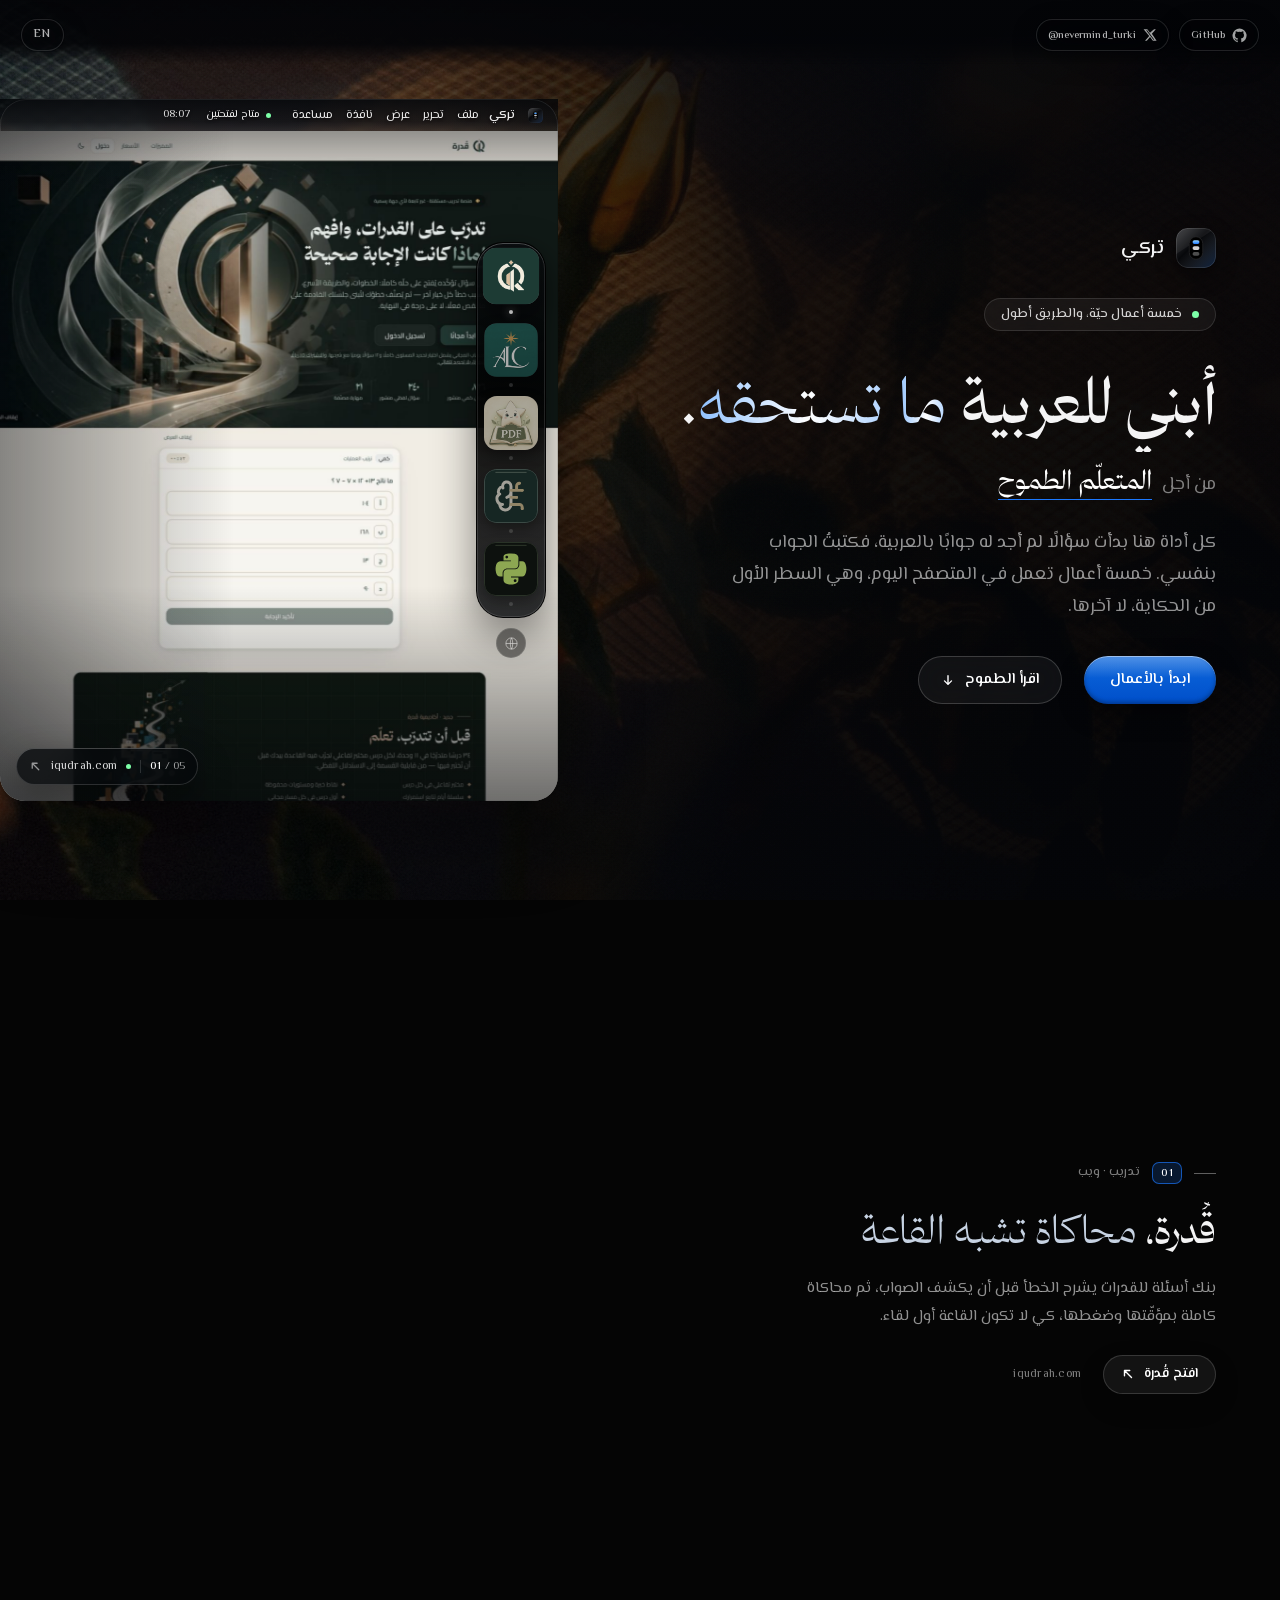
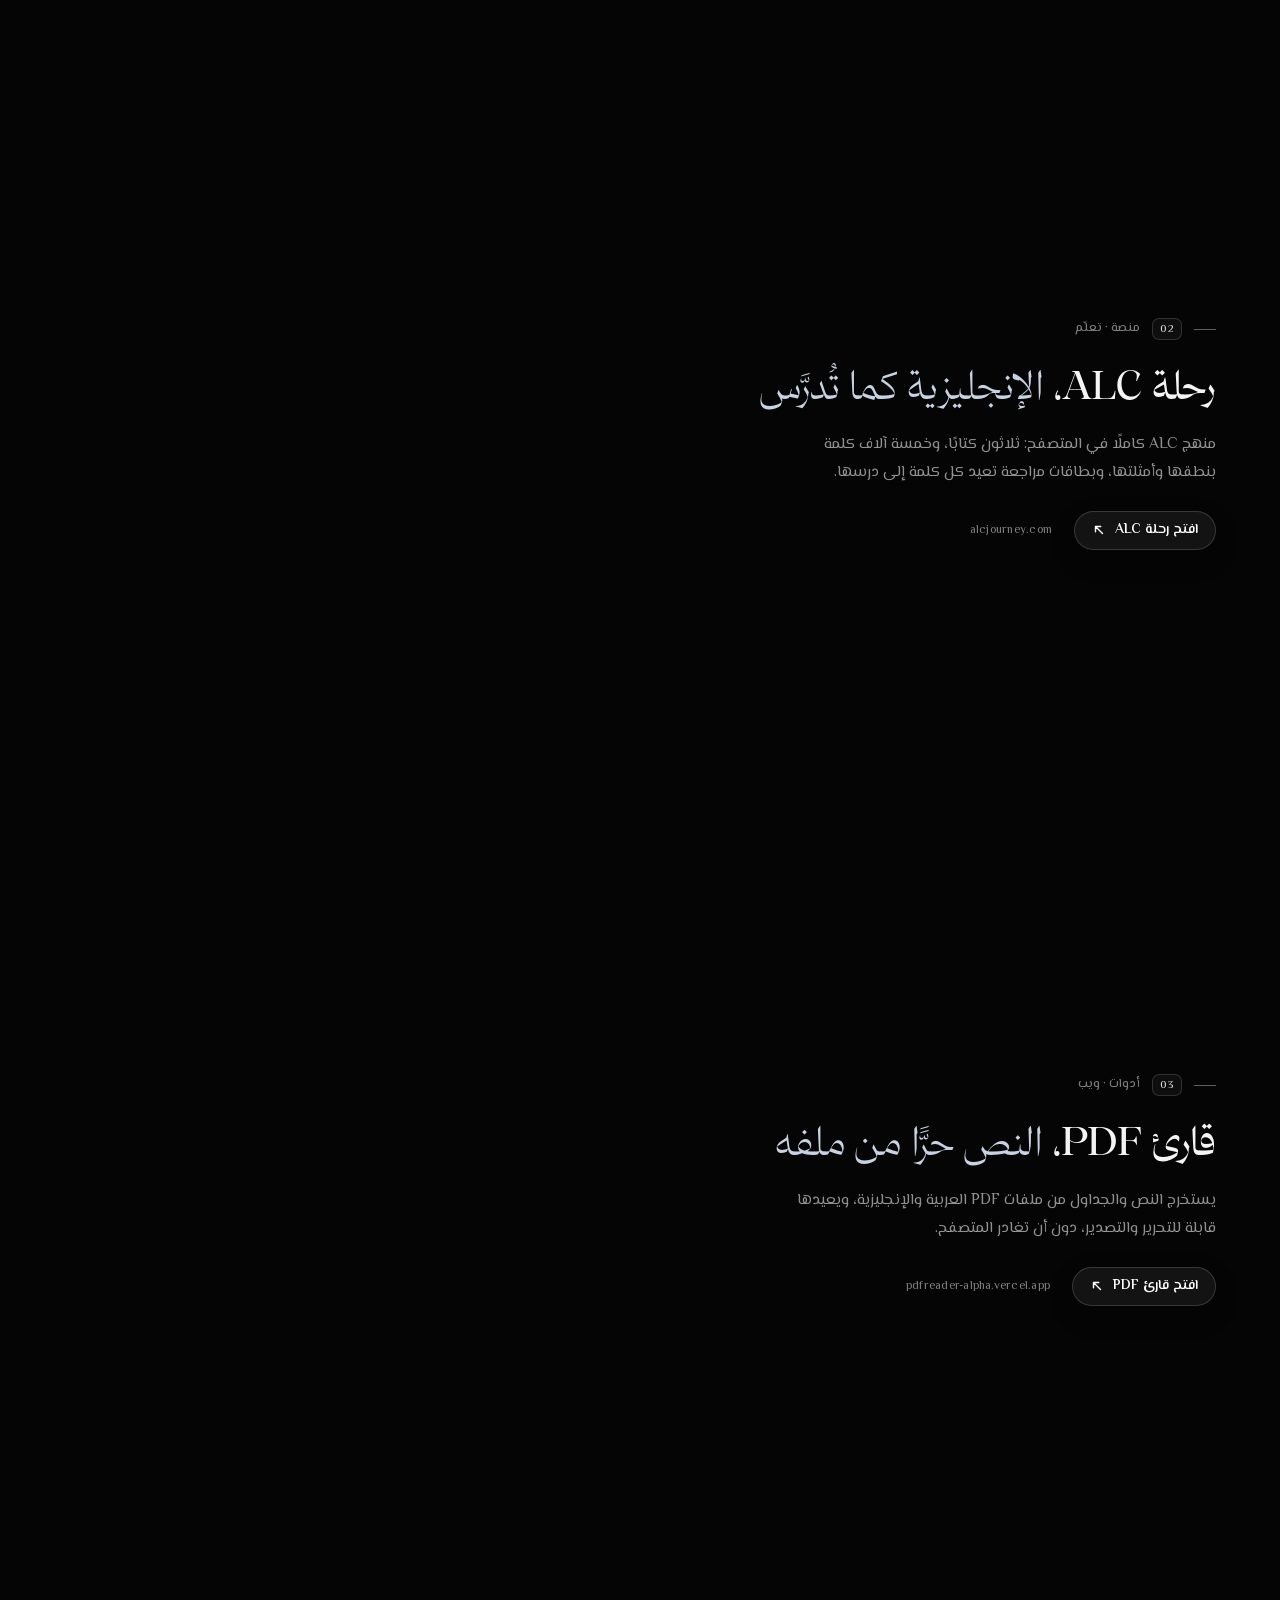
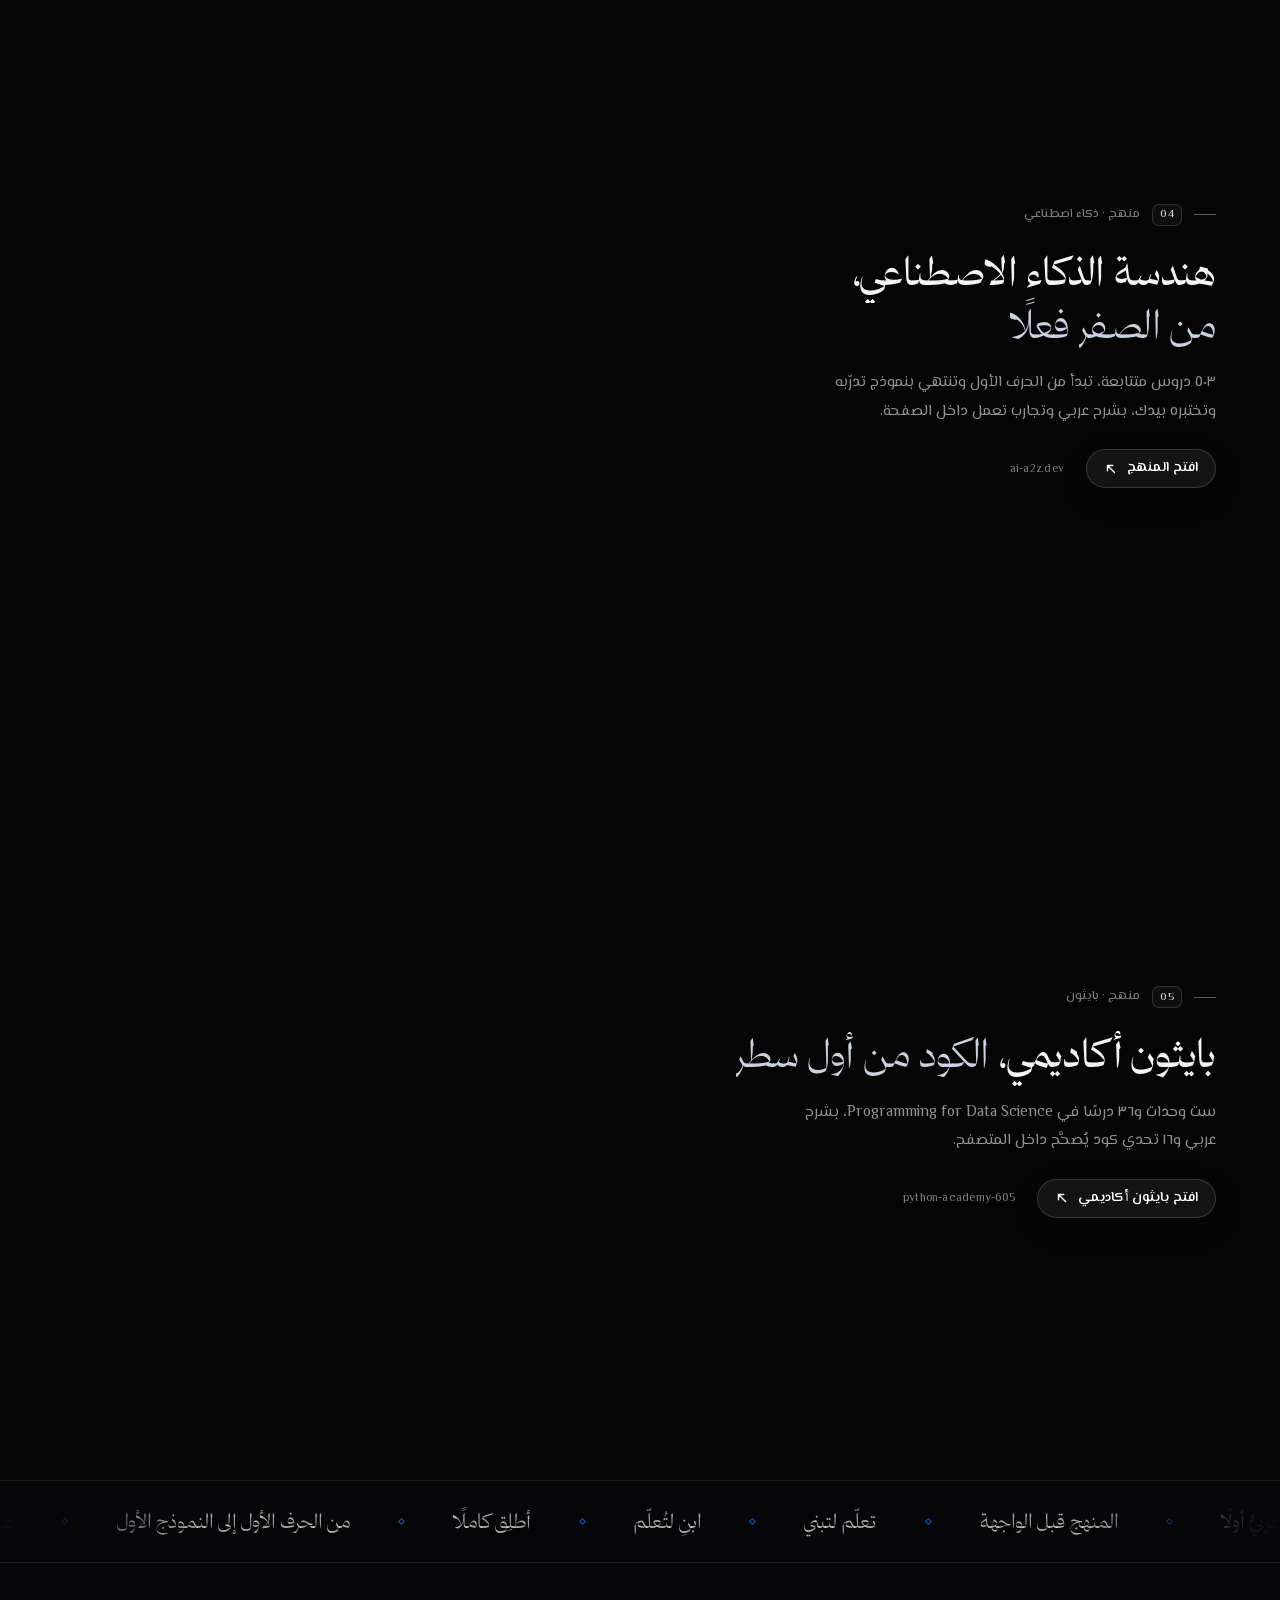
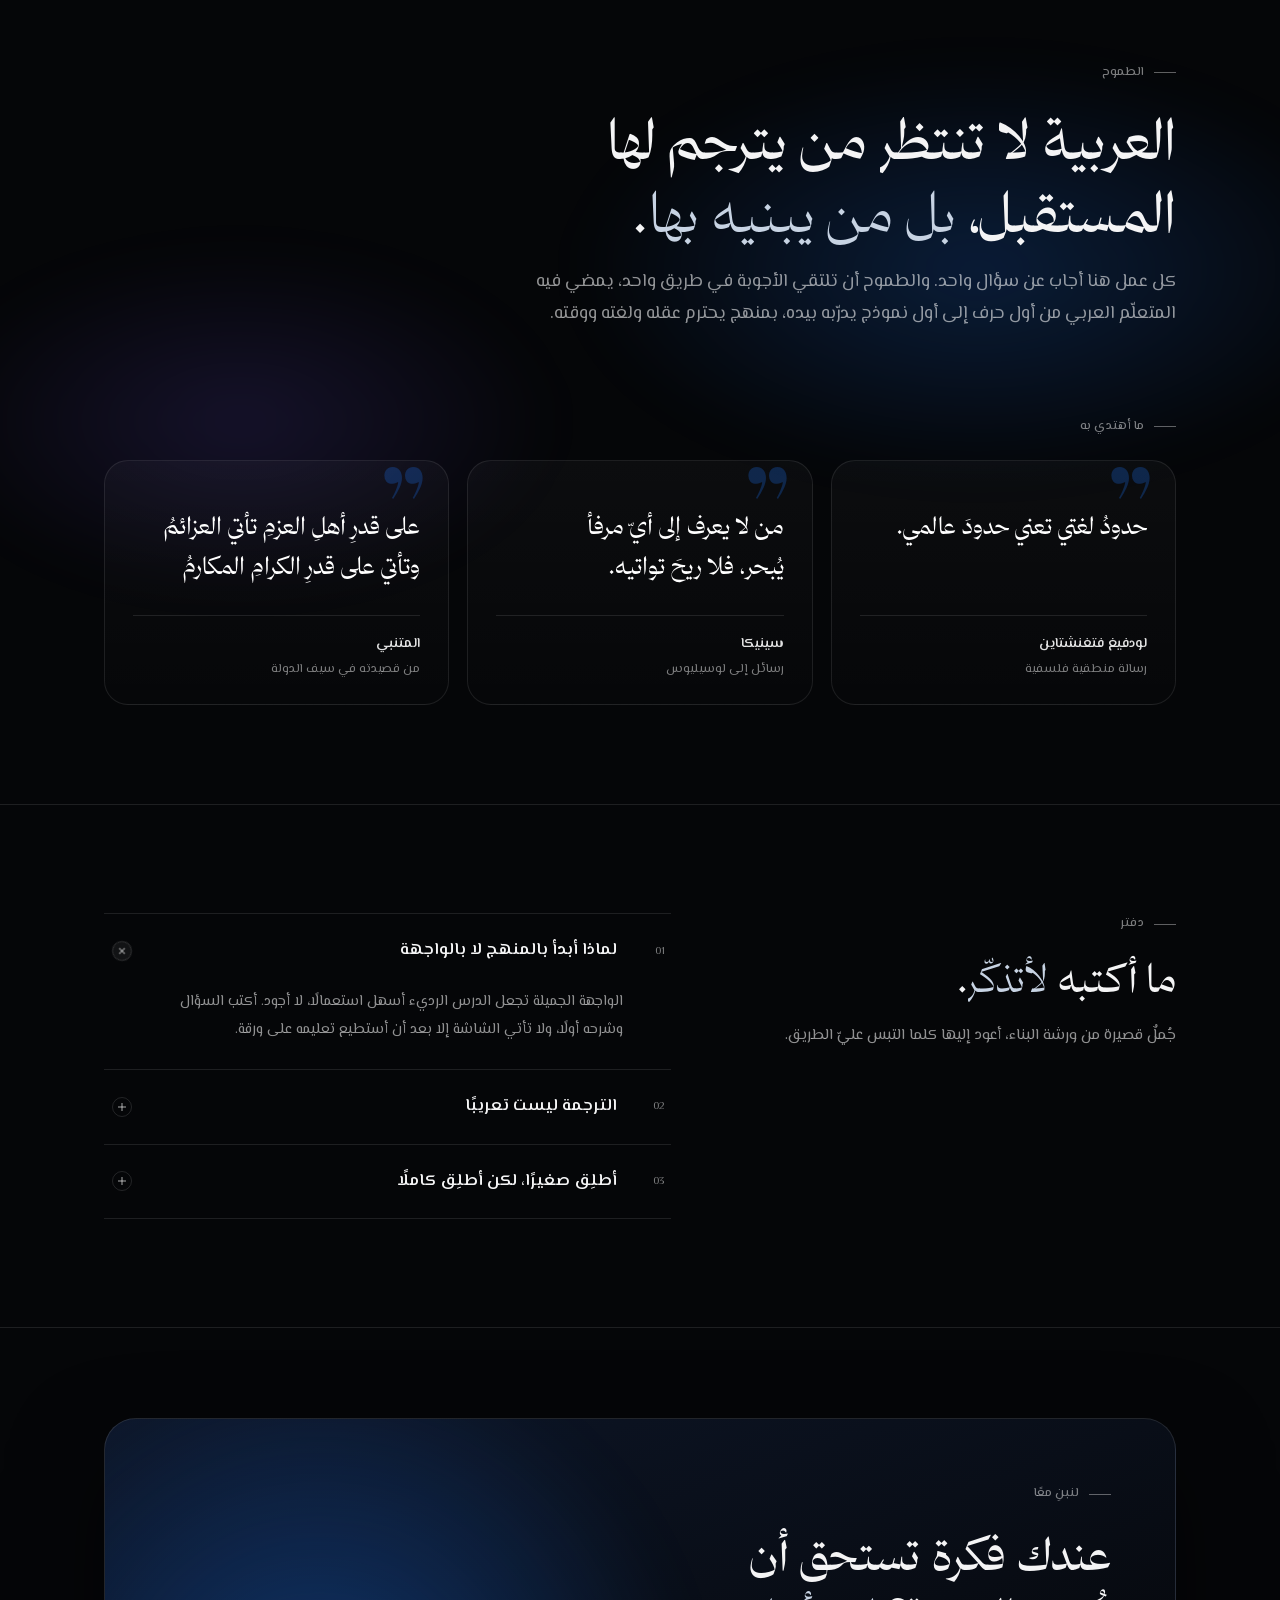
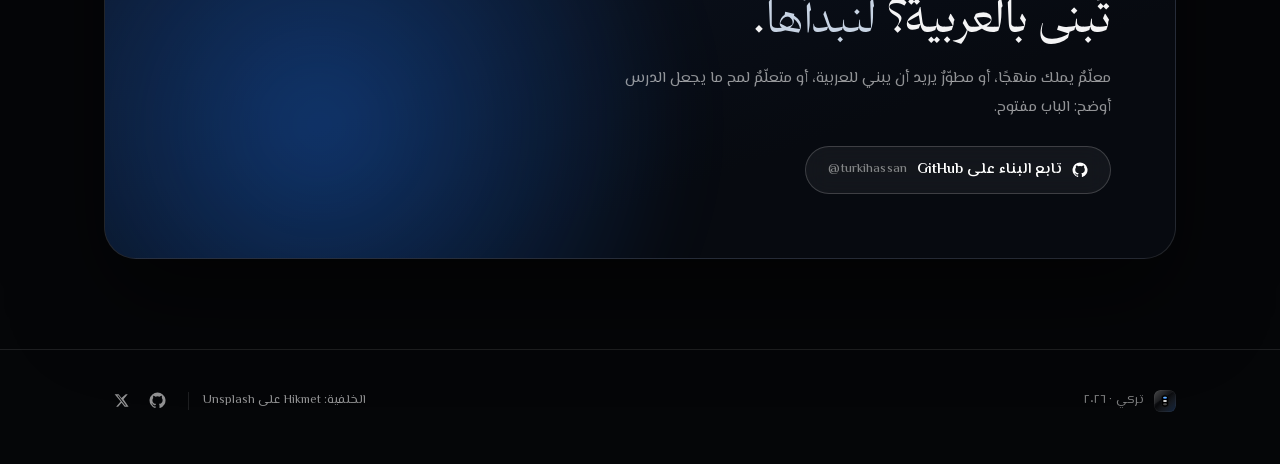
==== commit 81b95042: "Remove email contact from the page Co-Authored-By: Claude Opus 5.5 <noreply@anthropic.com> Claude-Se" ====
--- a/index.html
+++ b/index.html
@@ -335,7 +335,6 @@
         <h2 id="build-title" data-reveal style="--reveal-delay:80ms" data-i18n="build.title">عندك فكرة تستحق أن تُبنى بالعربية؟ <em>لنبدأها</em>.</h2>
         <p class="body" data-i18n="build.body">معلّمٌ يملك منهجًا، أو مطوّرٌ يريد أن يبني للعربية، أو متعلّمٌ لمح ما يجعل الدرس أوضح: الباب مفتوح.</p>
         <div class="actions">
-          <a class="buy" href="mailto:hello@example.com" data-mail data-i18n="build.cta1">راسلني</a>
           <a class="ghost" href="https://github.com/turkihassan" target="_blank" rel="noopener">
             <svg viewBox="0 0 24 24" width="16" height="16" fill="currentColor" aria-hidden="true"><path d="M12 .8a11.2 11.2 0 0 0-3.54 21.83c.56.1.77-.24.77-.54v-1.9c-3.13.68-3.79-1.5-3.79-1.5-.51-1.3-1.25-1.65-1.25-1.65-1.02-.7.08-.69.08-.69 1.13.08 1.72 1.16 1.72 1.16 1 1.72 2.63 1.22 3.27.93.1-.73.4-1.22.71-1.5-2.5-.29-5.13-1.25-5.13-5.56 0-1.23.44-2.23 1.16-3.02-.12-.29-.5-1.43.11-2.98 0 0 .95-.3 3.1 1.15a10.7 10.7 0 0 1 5.64 0c2.15-1.45 3.1-1.15 3.1-1.15.61 1.55.23 2.69.11 2.98.72.79 1.16 1.79 1.16 3.02 0 4.32-2.64 5.27-5.15 5.55.41.35.77 1.03.77 2.08v3.09c0 .3.2.65.78.54A11.2 11.2 0 0 0 12 .8Z"/></svg>
             <span data-i18n="build.cta2">تابع البناء على GitHub</span>
@@ -369,12 +368,6 @@
           </a>
           <span class="footer-tip" aria-hidden="true">X</span>
         </li>
-        <li>
-          <a href="mailto:hello@example.com" data-mail aria-label="البريد — راسلني" data-i18n-aria="footer.emailAria">
-            <svg viewBox="0 0 24 24" width="17" height="17" fill="none" stroke="currentColor" stroke-width="1.7" aria-hidden="true"><rect x="3" y="5" width="18" height="14" rx="3"/><path d="m4.2 6.5 7.8 6 7.8-6"/></svg>
-          </a>
-          <span class="footer-tip" aria-hidden="true" data-i18n="footer.email">البريد</span>
-        </li>
       </ul>
     </div>
   </div>
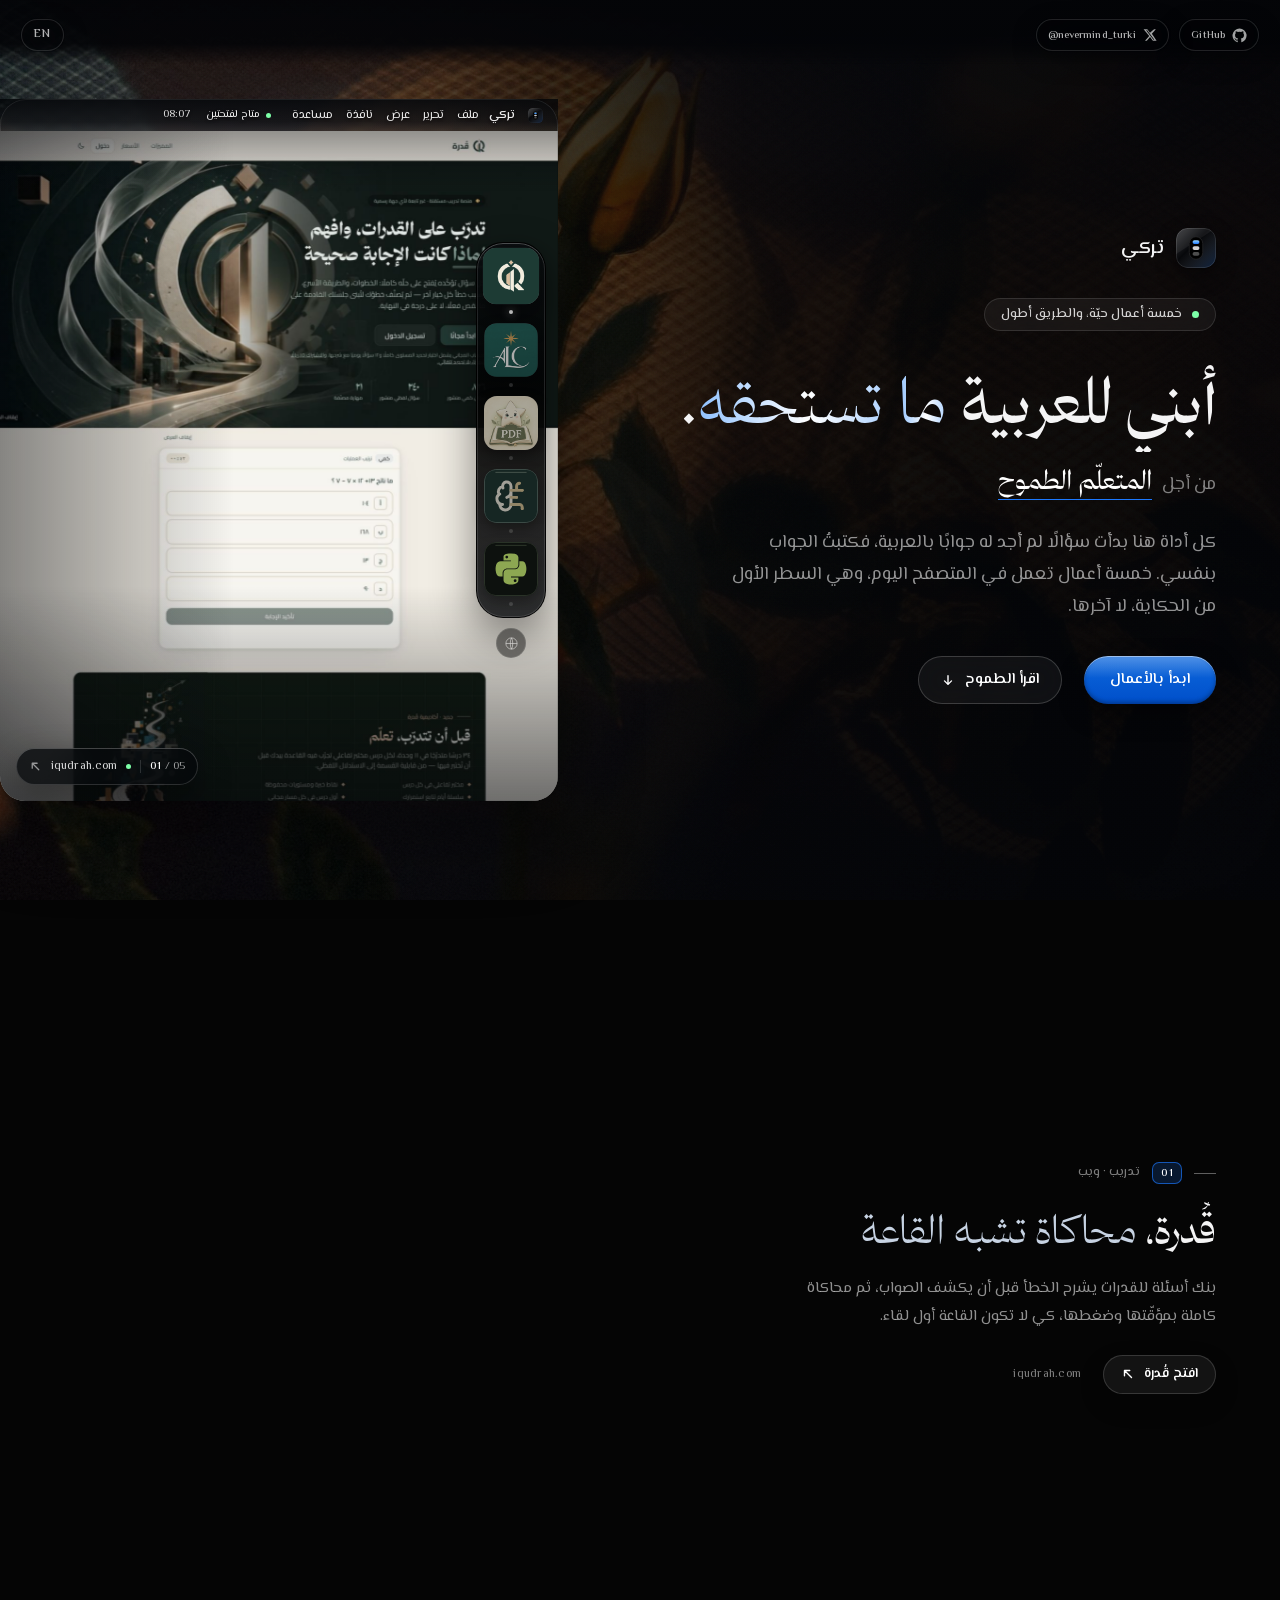
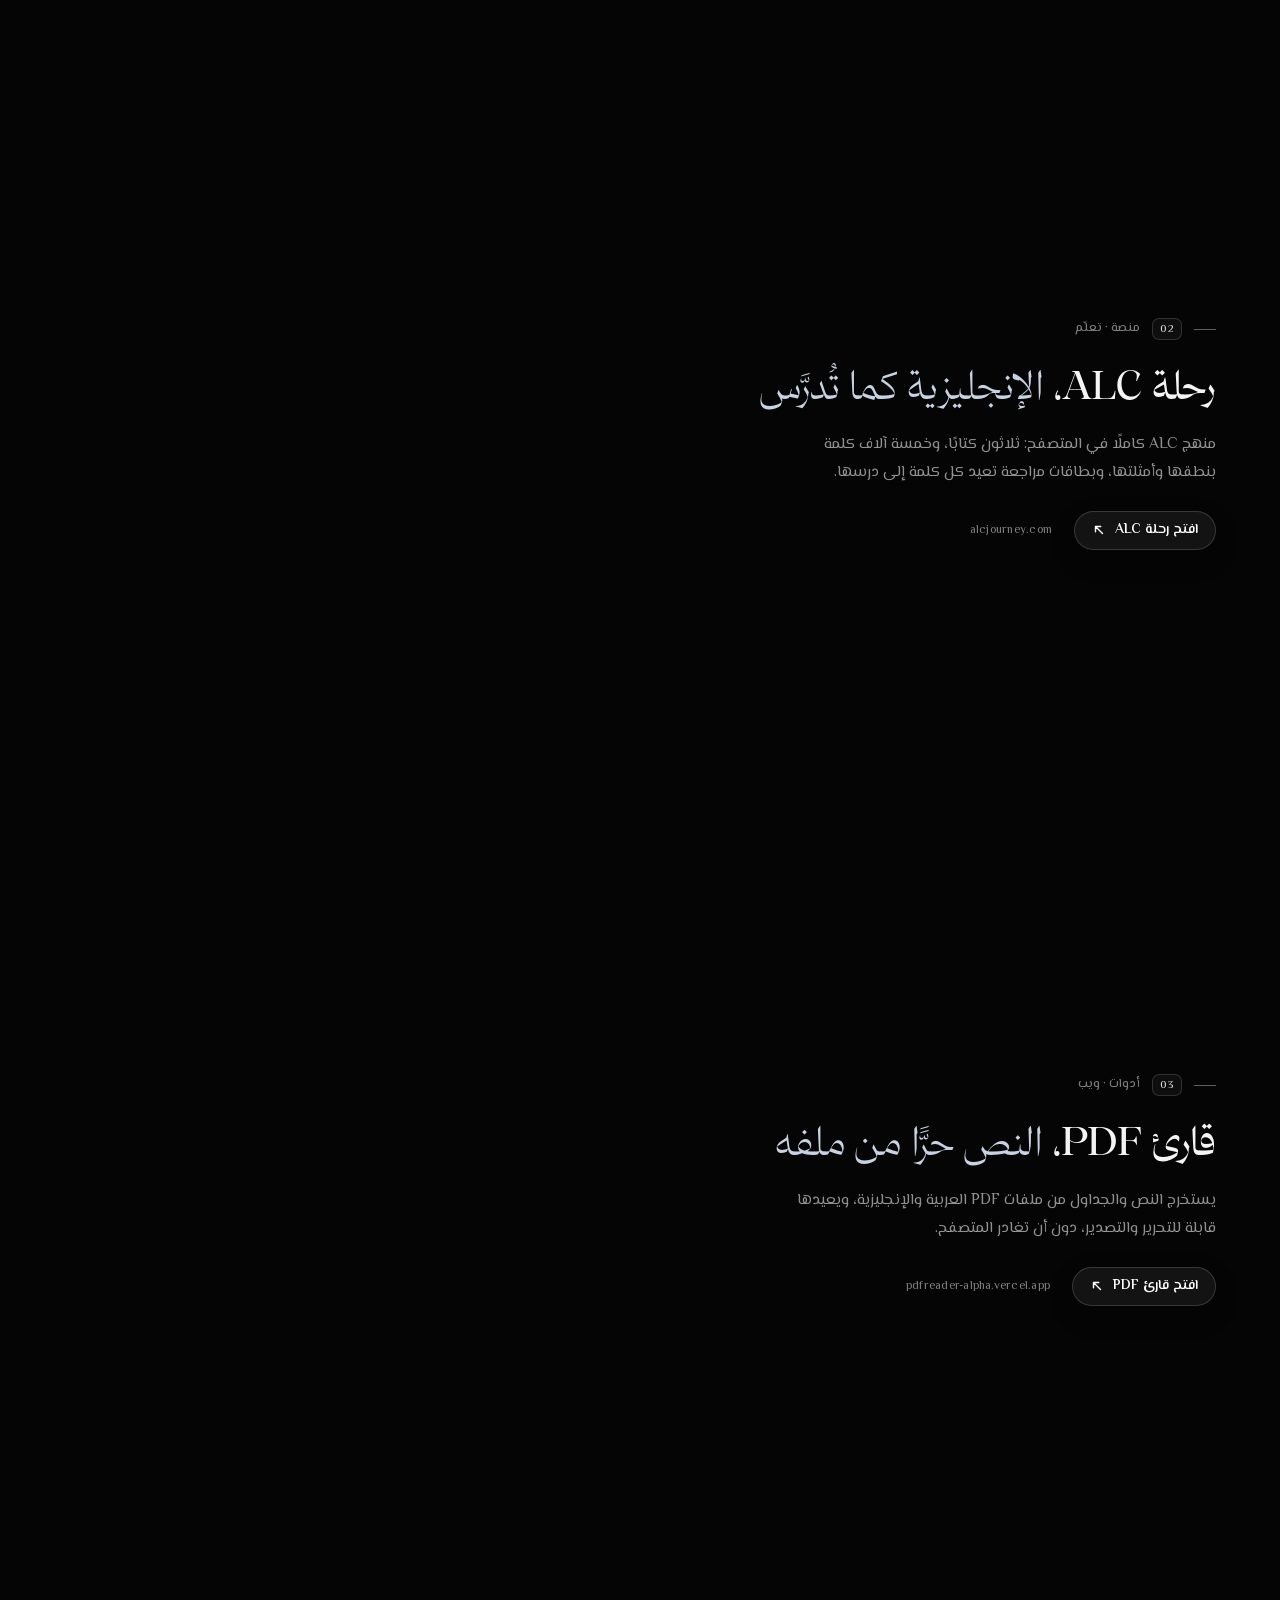
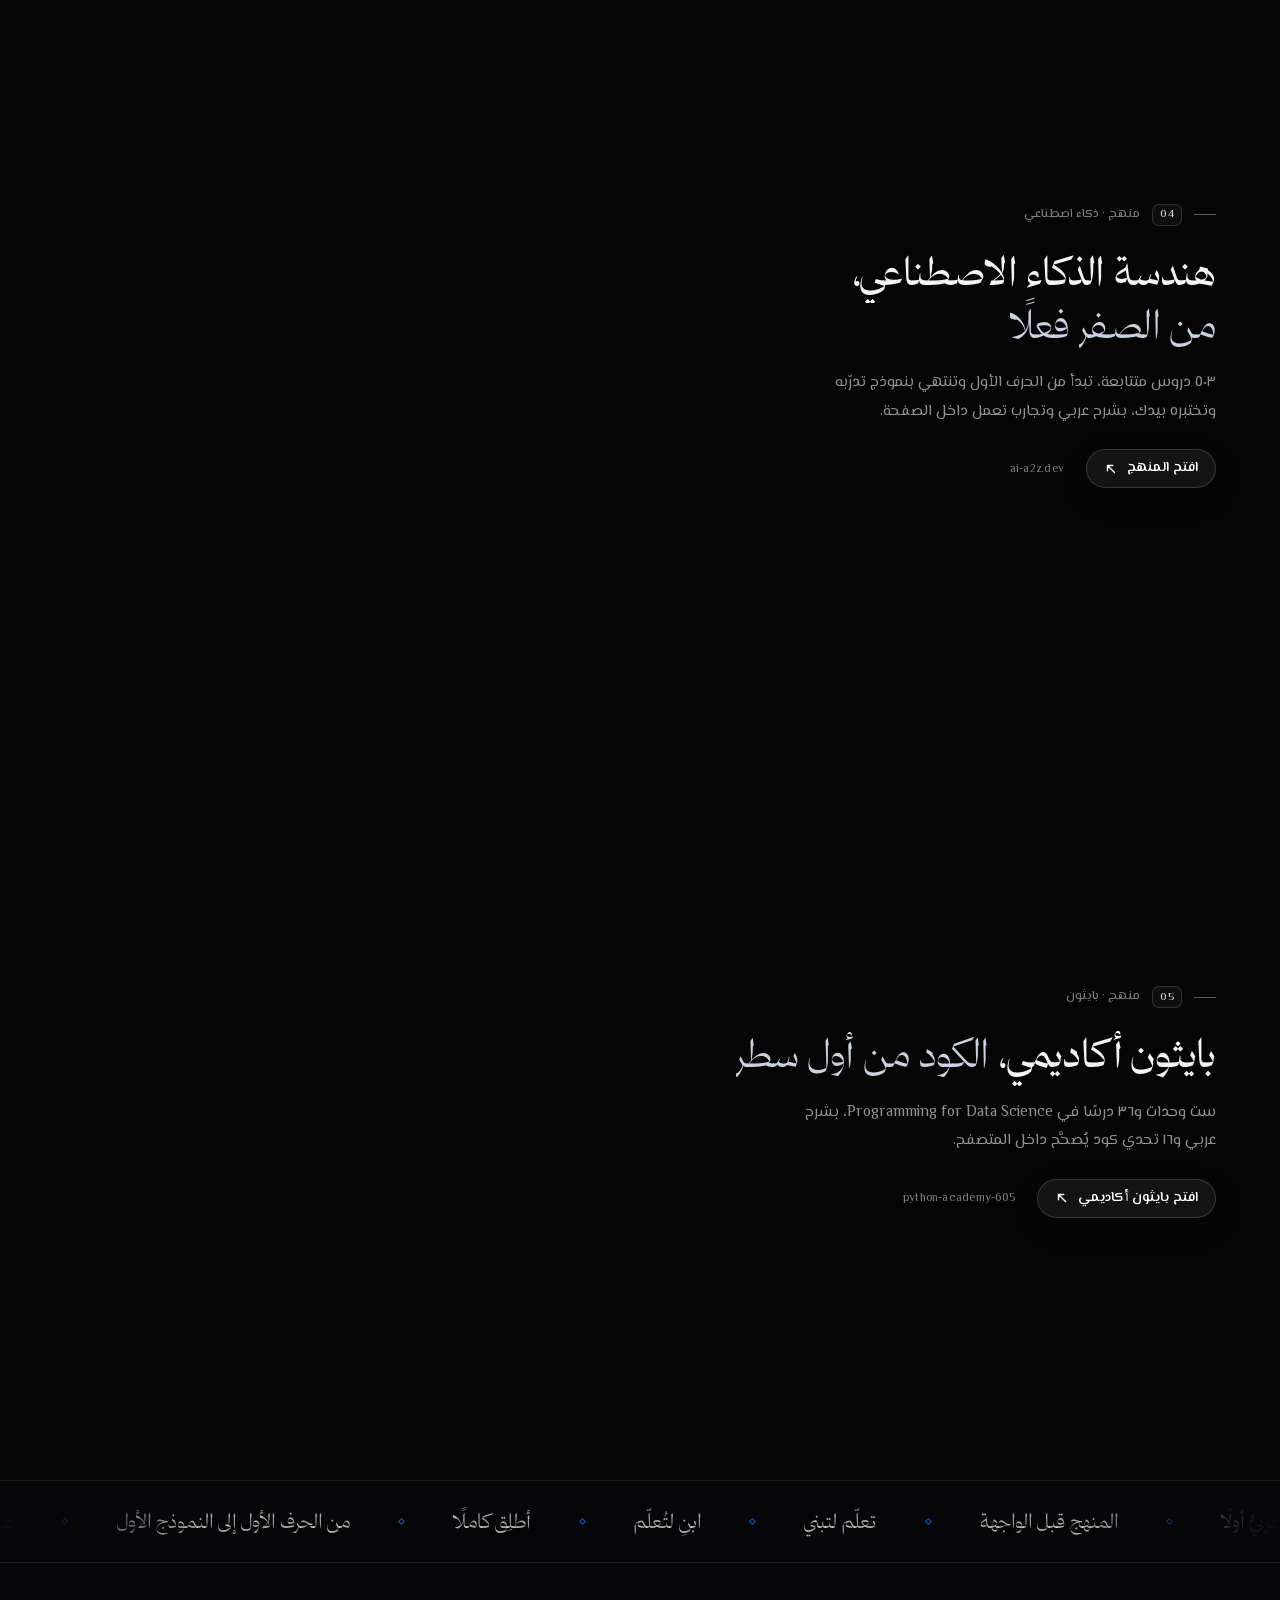
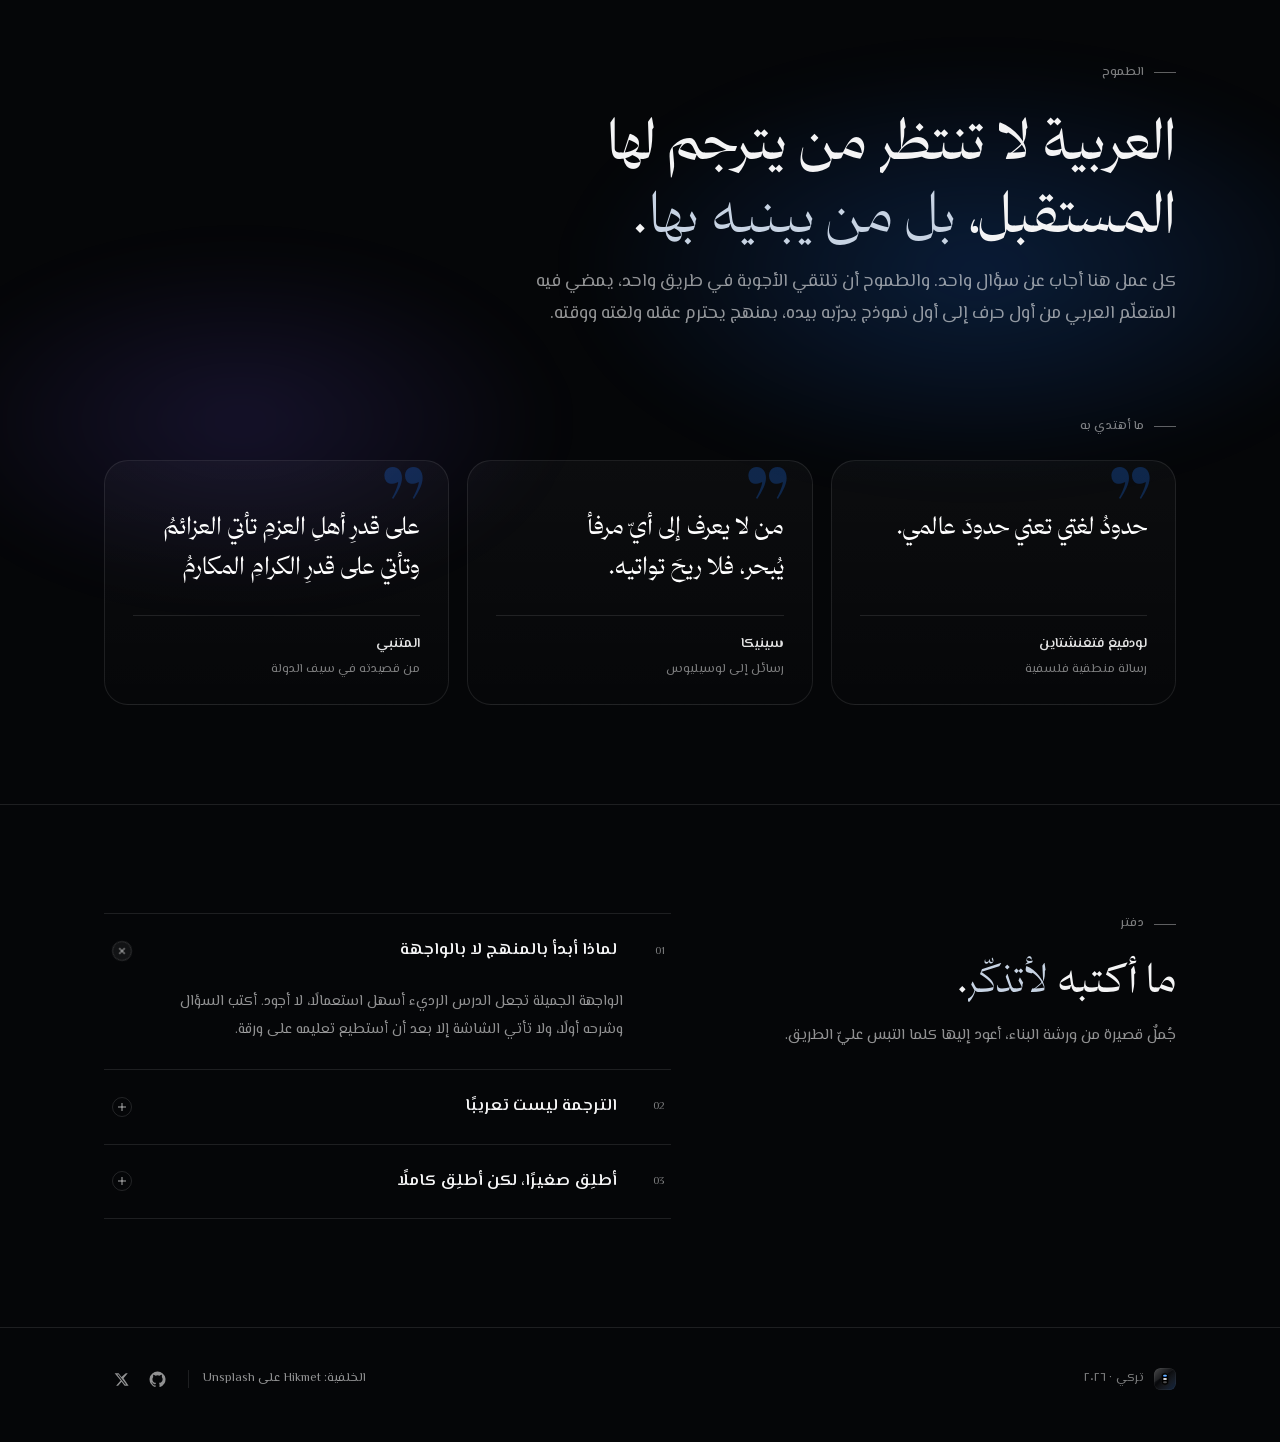
==== commit c2e67458: "Remove the closing call section Co-Authored-By: Claude Opus 5.5 <noreply@anthropic.com> Claude-Sessi" ====
--- a/index.html
+++ b/index.html
@@ -327,23 +327,6 @@
     </div>
   </section>
 
-  <section class="build" id="build" aria-labelledby="build-title">
-    <div class="shell">
-      <div class="build-card" data-reveal>
-        <div class="build-glow" aria-hidden="true"></div>
-        <p class="eyebrow" data-i18n="build.eyebrow">لنبنِ معًا</p>
-        <h2 id="build-title" data-reveal style="--reveal-delay:80ms" data-i18n="build.title">عندك فكرة تستحق أن تُبنى بالعربية؟ <em>لنبدأها</em>.</h2>
-        <p class="body" data-i18n="build.body">معلّمٌ يملك منهجًا، أو مطوّرٌ يريد أن يبني للعربية، أو متعلّمٌ لمح ما يجعل الدرس أوضح: الباب مفتوح.</p>
-        <div class="actions">
-          <a class="ghost" href="https://github.com/turkihassan" target="_blank" rel="noopener">
-            <svg viewBox="0 0 24 24" width="16" height="16" fill="currentColor" aria-hidden="true"><path d="M12 .8a11.2 11.2 0 0 0-3.54 21.83c.56.1.77-.24.77-.54v-1.9c-3.13.68-3.79-1.5-3.79-1.5-.51-1.3-1.25-1.65-1.25-1.65-1.02-.7.08-.69.08-.69 1.13.08 1.72 1.16 1.72 1.16 1 1.72 2.63 1.22 3.27.93.1-.73.4-1.22.71-1.5-2.5-.29-5.13-1.25-5.13-5.56 0-1.23.44-2.23 1.16-3.02-.12-.29-.5-1.43.11-2.98 0 0 .95-.3 3.1 1.15a10.7 10.7 0 0 1 5.64 0c2.15-1.45 3.1-1.15 3.1-1.15.61 1.55.23 2.69.11 2.98.72.79 1.16 1.79 1.16 3.02 0 4.32-2.64 5.27-5.15 5.55.41.35.77 1.03.77 2.08v3.09c0 .3.2.65.78.54A11.2 11.2 0 0 0 12 .8Z"/></svg>
-            <span data-i18n="build.cta2">تابع البناء على GitHub</span>
-            <span class="ghost-handle mono" dir="ltr" lang="en">@turkihassan</span>
-          </a>
-        </div>
-      </div>
-    </div>
-  </section>
 </main>
 
 <footer>
--- a/styles.css
+++ b/styles.css
@@ -1418,17 +1418,10 @@
 .ghost svg {
   flex-shrink: 0;
 }
-.ghost-handle {
-  color: var(--faint);
-  font-size: 13px;
-  font-weight: 500;
-}
-
 /* -- shared section frame ----------------------------------------------- */
 
 .ribbon,
-.vision,
-.build {
+.vision {
   position: relative;
   z-index: 1;
   background: #050608;
@@ -1596,46 +1589,6 @@
 }
 
 
-/* -- build (closing call) ----------------------------------------------- */
-
-.build {
-  padding-block: clamp(80px, 10vh, 130px);
-}
-.build-card {
-  position: relative;
-  display: flex;
-  flex-direction: column;
-  align-items: flex-start;
-  gap: 18px;
-  overflow: hidden;
-  padding: clamp(30px, 5vw, 64px);
-  border: 1px solid #ffffff1c;
-  border-radius: 32px;
-  background: linear-gradient(160deg, #0d1628 0%, #070a10 70%);
-  box-shadow: 0 40px 90px #00000080;
-}
-.build-glow {
-  position: absolute;
-  inset-block-end: -55%;
-  inset-inline-end: -15%;
-  width: 70%;
-  aspect-ratio: 1;
-  background: radial-gradient(closest-side, #1c79ff5e, transparent);
-  filter: blur(30px);
-  pointer-events: none;
-  animation: drift 14s ease-in-out infinite alternate;
-}
-.build-card > :not(.build-glow) {
-  position: relative;
-}
-.build-card h2 {
-  max-width: 22ch;
-  font-size: clamp(30px, 3.6vw, 50px);
-}
-.build-card .body {
-  max-width: 58ch;
-}
-
 @media (max-width: 1100px) {
   .quotes {
     grid-template-columns: minmax(0, 1fr);
@@ -1651,12 +1604,6 @@
   }
   .ribbon {
     padding-block: 18px;
-  }
-  .build {
-    padding-block: 64px;
-  }
-  .build-card {
-    border-radius: 24px;
   }
   .quote {
     padding: 38px 22px 22px;
@@ -1667,9 +1614,6 @@
   .actions .ghost,
   .actions .buy {
     flex: 1 1 100%;
-  }
-  .ghost-handle {
-    display: none;
   }
 }
 
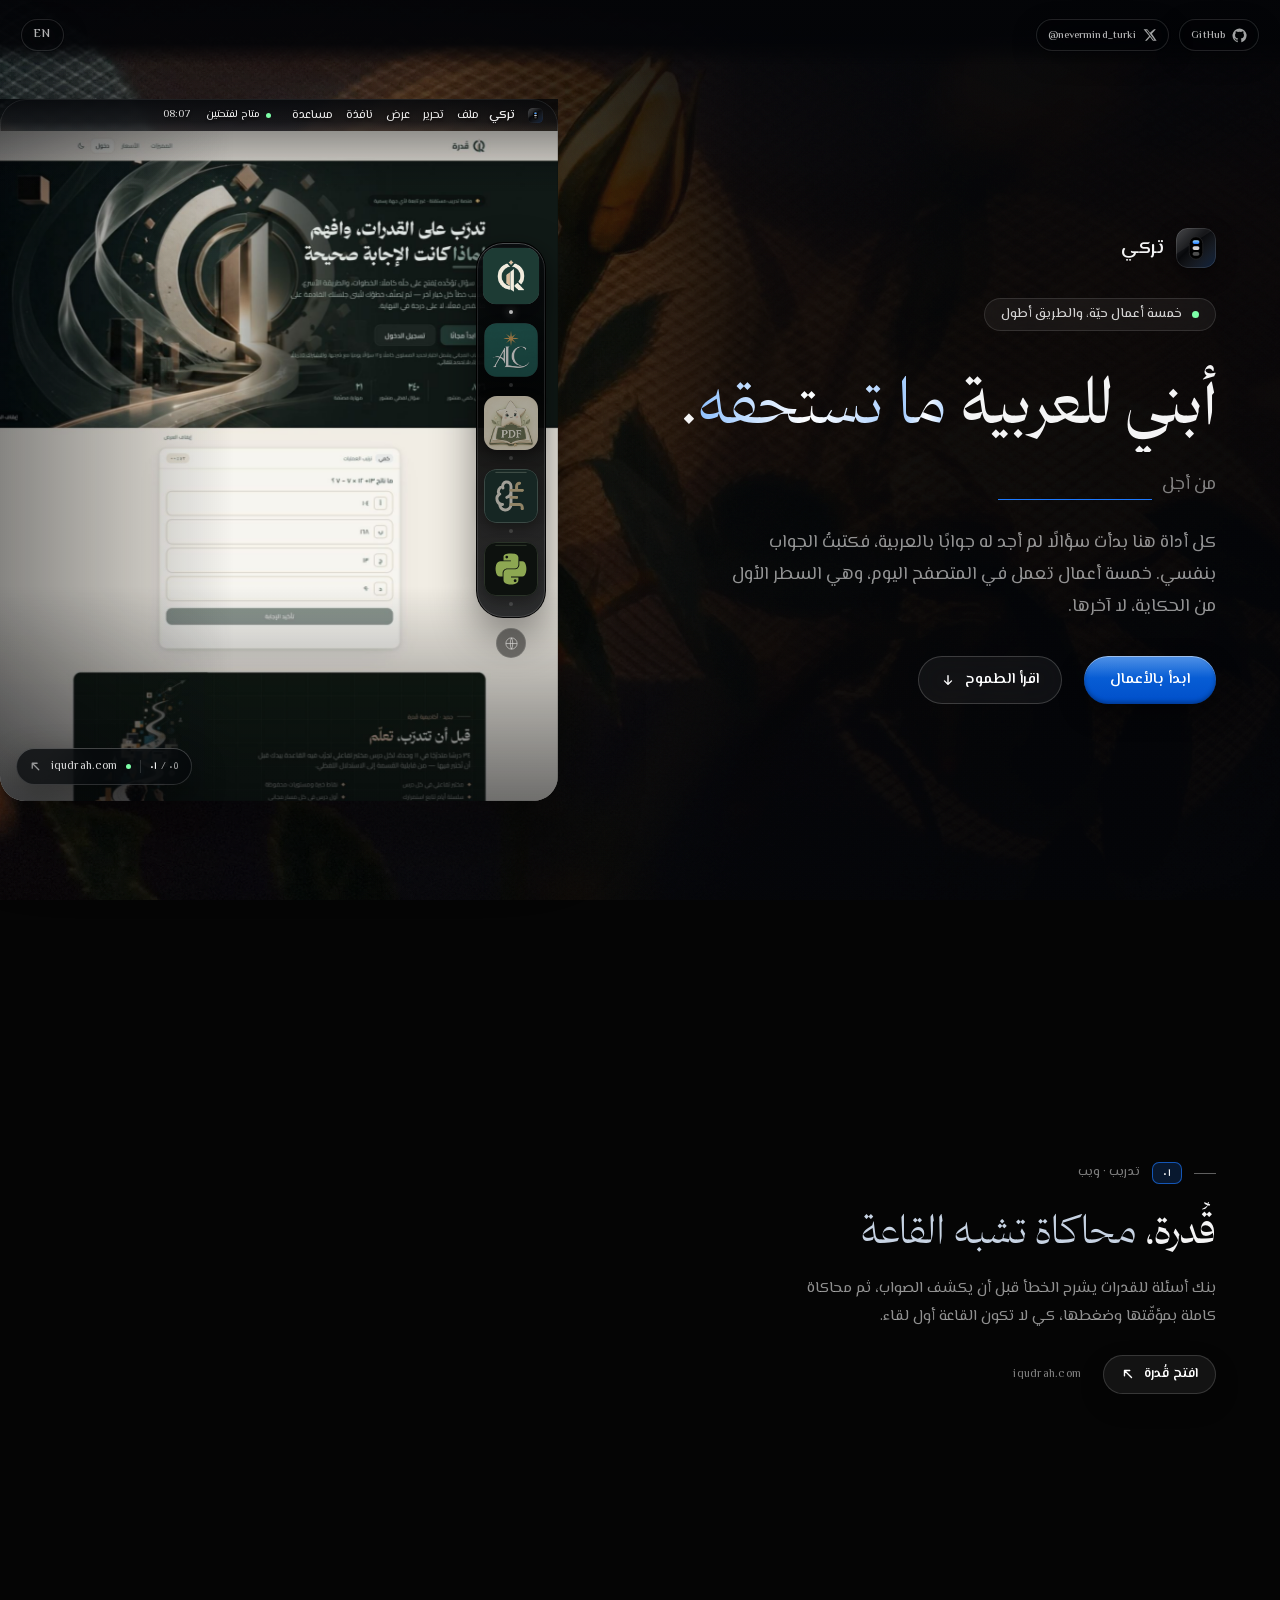
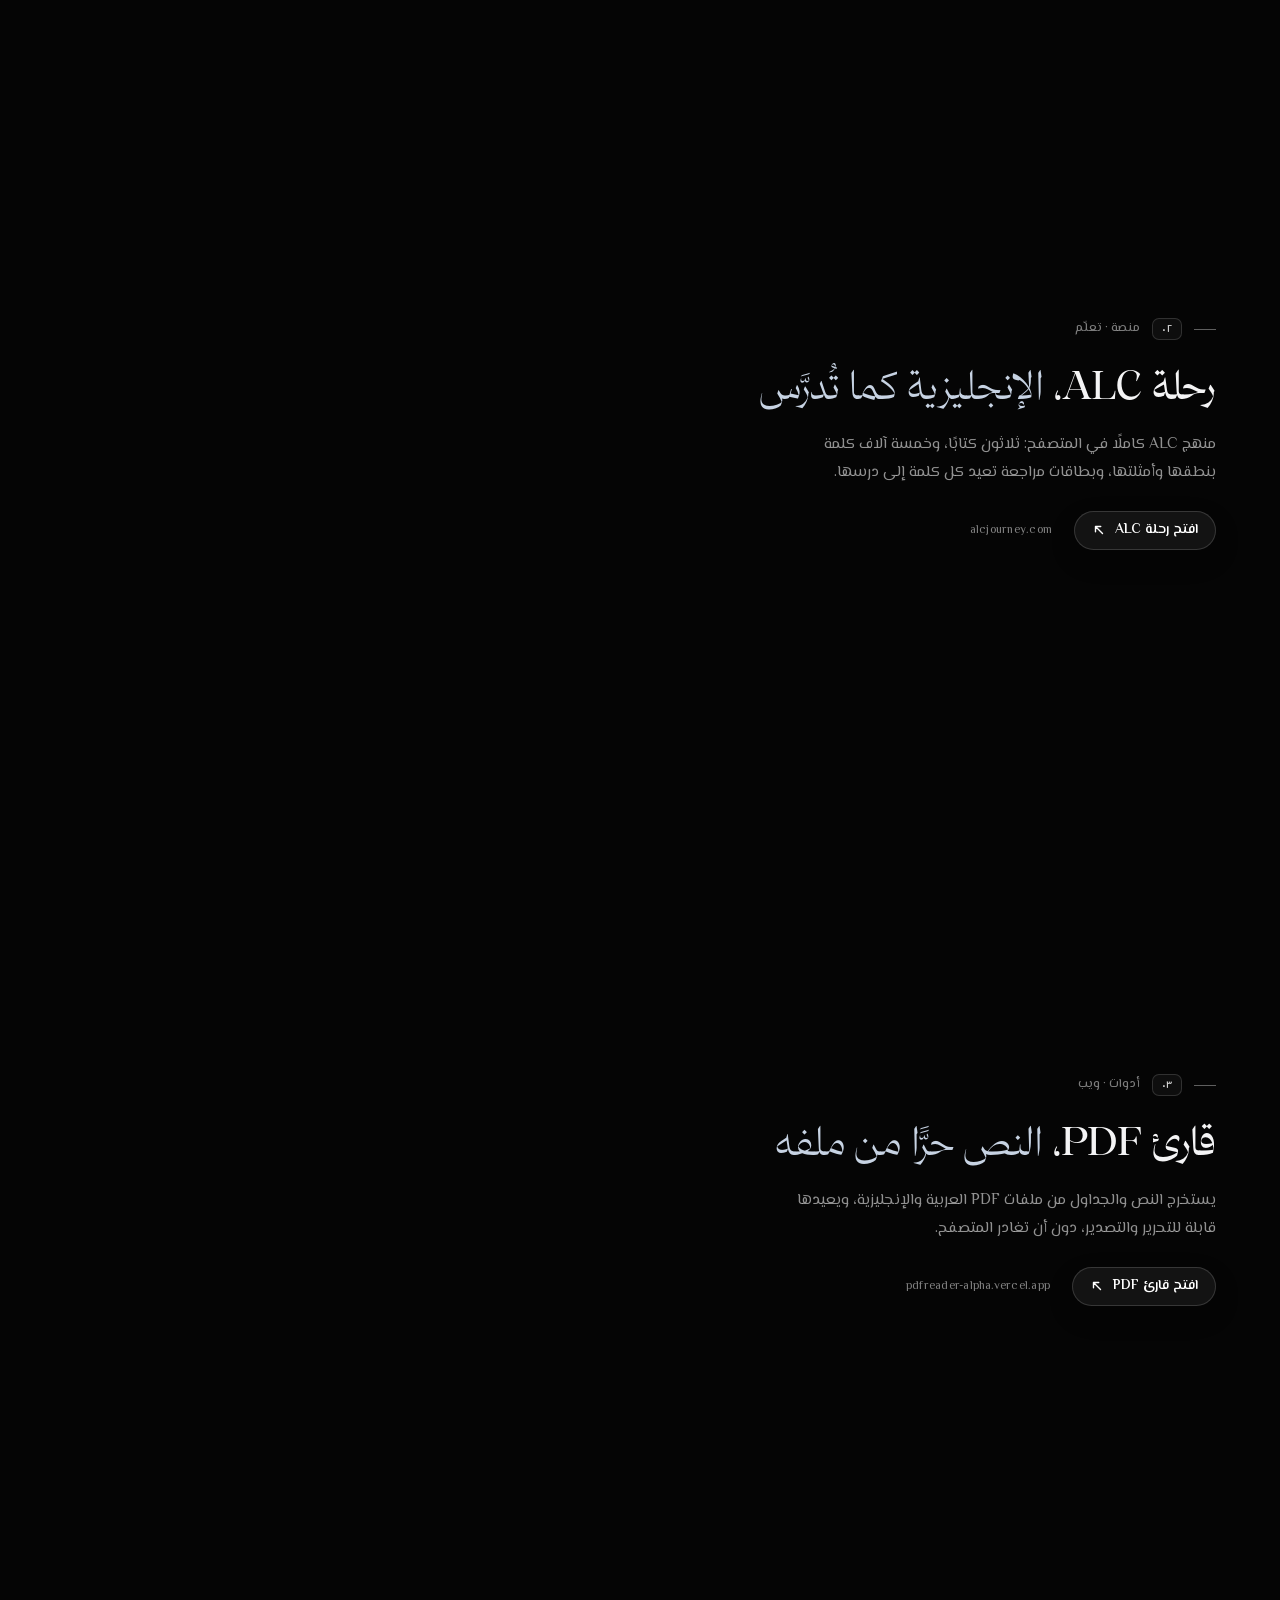
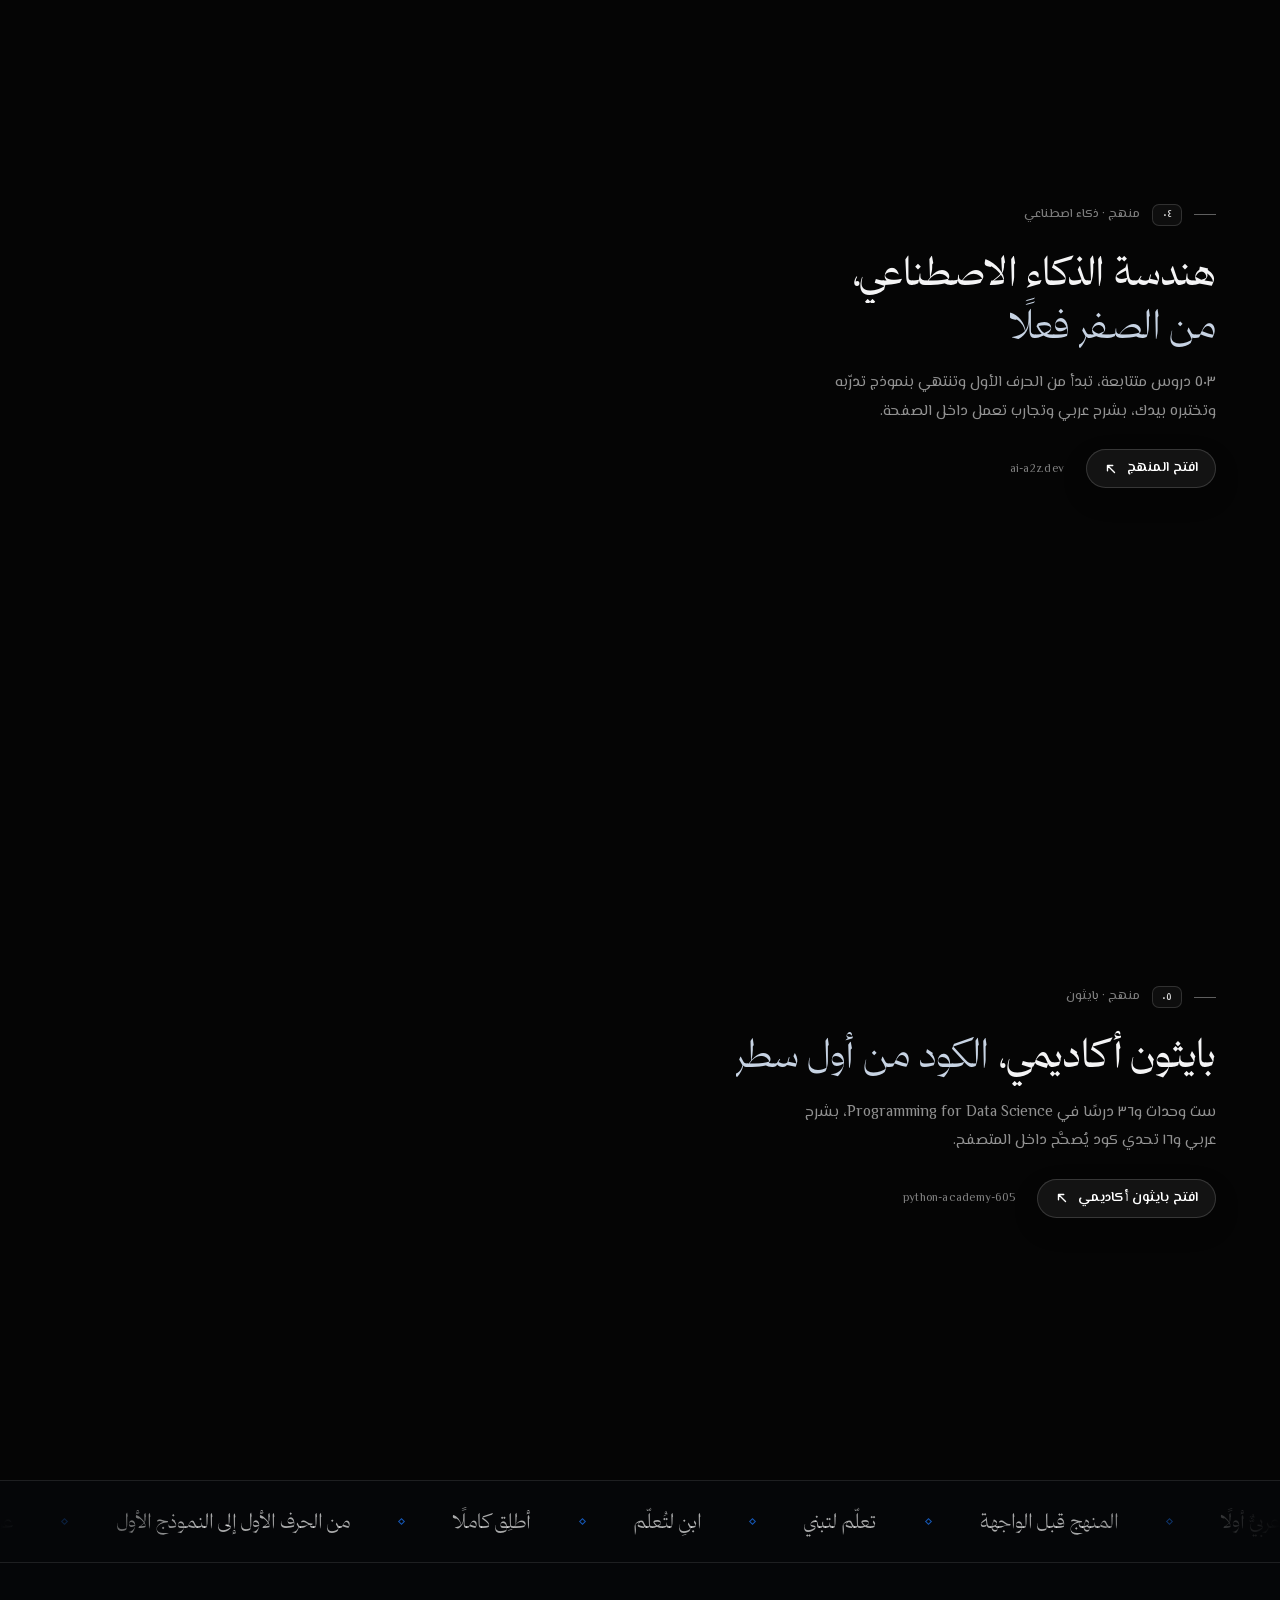
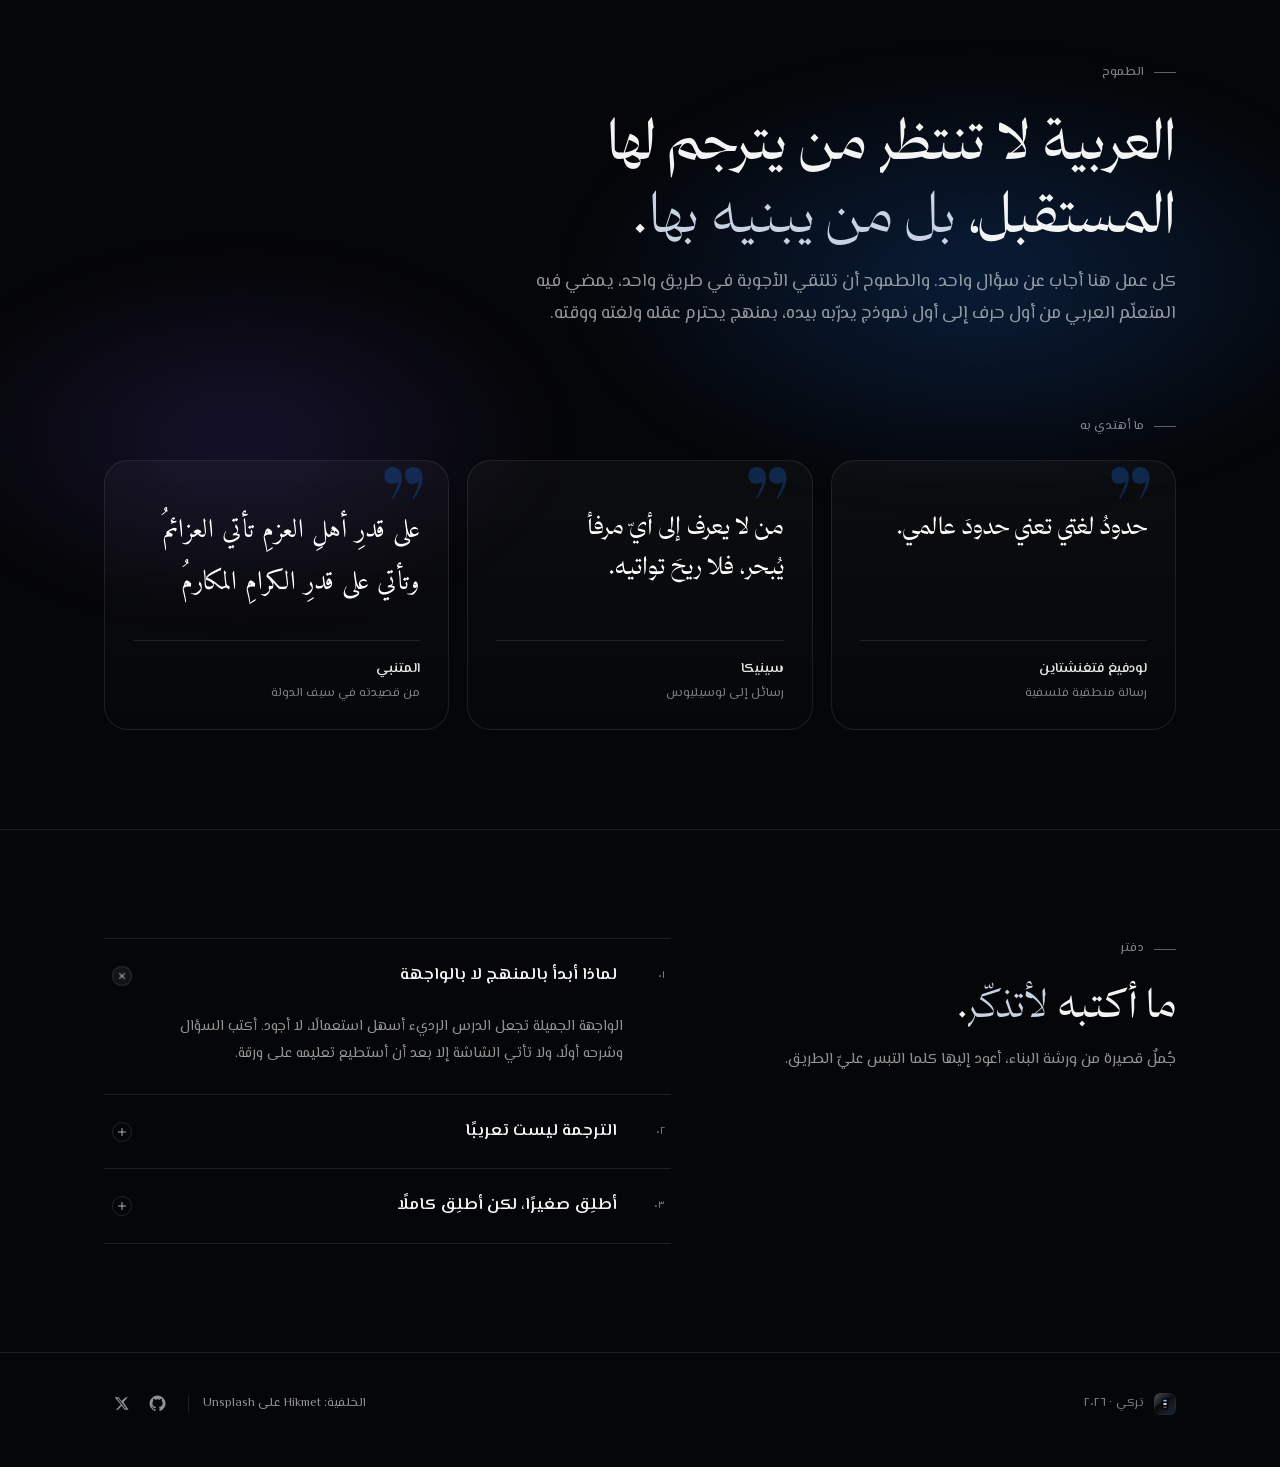
==== commit 75c6fe41: "Add share image, Amiri for the verse, Arabic digits, WebP background - og:image and Twitter card (12" ====
--- a/index.html
+++ b/index.html
@@ -9,6 +9,16 @@
 <meta property="og:title" content="تركي — أبني للعربية ما تستحقه">
 <meta property="og:description" content="خمسة منتجات عربية حيّة في المتصفح، والقادم أكبر.">
 <meta property="og:type" content="website">
+<meta property="og:url" content="https://turki-portfolio-ivory.vercel.app/">
+<meta property="og:image" content="https://turki-portfolio-ivory.vercel.app/assets/og.jpg">
+<meta property="og:image:width" content="1200">
+<meta property="og:image:height" content="630">
+<meta property="og:image:alt" content="تركي — أبني للعربية ما تستحقه">
+<meta name="twitter:card" content="summary_large_image">
+<meta name="twitter:site" content="@nevermind_turki">
+<meta name="twitter:title" content="تركي — أبني للعربية ما تستحقه">
+<meta name="twitter:description" content="خمسة أعمال عربية حيّة في المتصفح، والطريق أطول.">
+<meta name="twitter:image" content="https://turki-portfolio-ivory.vercel.app/assets/og.jpg">
 <link rel="icon" href="assets/mark.svg" type="image/svg+xml">
 <link rel="preload" href="assets/fonts/thmanyah-serif-display-300.woff2" as="font" type="font/woff2" crossorigin>
 <link rel="preload" href="assets/fonts/thmanyah-serif-display-400.woff2" as="font" type="font/woff2" crossorigin>
@@ -36,7 +46,10 @@
 
 <div class="desk" aria-hidden="true"></div>
 <div class="wall" aria-hidden="true">
-  <img class="wall-photo" src="assets/wall.jpg" alt="" width="2200" height="1133" fetchpriority="high">
+  <picture>
+    <source type="image/webp" srcset="assets/wall-1200.webp 1200w, assets/wall.webp 2200w" sizes="100vw">
+    <img class="wall-photo" src="assets/wall.jpg" alt="" width="2200" height="1133" fetchpriority="high">
+  </picture>
   <div class="wall-scrim"></div>
   <div class="wall-grain"></div>
 </div>
@@ -213,7 +226,7 @@
             </div>
 
             <a class="screen-tab" id="screenTab" href="https://www.iqudrah.com/" target="_blank" rel="noopener" aria-label="افتح iqudrah.com في تبويب جديد" title="iqudrah.com">
-              <span class="screen-tab-num mono" dir="ltr" lang="en"><b id="screenNum">01</b><span>/ 05</span></span>
+              <span class="screen-tab-num mono" dir="ltr" lang="en"><b id="screenNum">01</b><span id="screenTotal">/ 05</span></span>
               <span class="screen-tab-rule" aria-hidden="true"></span>
               <span class="screen-tab-dot" aria-hidden="true"></span>
               <span class="screen-tab-domain mono" id="screenDomain" dir="ltr" lang="en">iqudrah.com</span>
@@ -292,7 +305,7 @@
           <blockquote data-i18n="q2.t">من لا يعرف إلى أيّ مرفأ يُبحر، فلا ريحَ تواتيه.</blockquote>
           <figcaption><b data-i18n="q2.a">سينيكا</b><span data-i18n="q2.s">رسائل إلى لوسيليوس</span></figcaption>
         </figure>
-        <figure class="quote" data-reveal style="--reveal-delay:280ms">
+        <figure class="quote quote-verse" data-reveal style="--reveal-delay:280ms">
           <blockquote data-i18n="q3.t">على قدرِ أهلِ العزمِ تأتي العزائمُ<br>وتأتي على قدرِ الكرامِ المكارمُ</blockquote>
           <figcaption><b data-i18n="q3.a">المتنبي</b><span data-i18n="q3.s">من قصيدته في سيف الدولة</span></figcaption>
         </figure>
--- a/styles.css
+++ b/styles.css
@@ -29,6 +29,13 @@
   font-family: "Thmanyah Serif Display";
   src: url("assets/fonts/thmanyah-serif-display-900.woff2") format("woff2");
   font-weight: 900;
+  font-style: normal;
+  font-display: swap;
+}
+@font-face {
+  font-family: "Amiri Verse";
+  src: url("assets/fonts/amiri-verse.woff2") format("woff2");
+  font-weight: 400;
   font-style: normal;
   font-display: swap;
 }
@@ -1571,6 +1578,11 @@
 html[lang="en"] .quote blockquote {
   line-height: 1.35;
 }
+html[lang="ar"] .quote-verse blockquote {
+  font-family: "Amiri Verse", var(--font-display);
+  font-size: clamp(23px, 2.05vw, 28px);
+  line-height: 2;
+}
 .quote figcaption {
   display: flex;
   flex-direction: column;
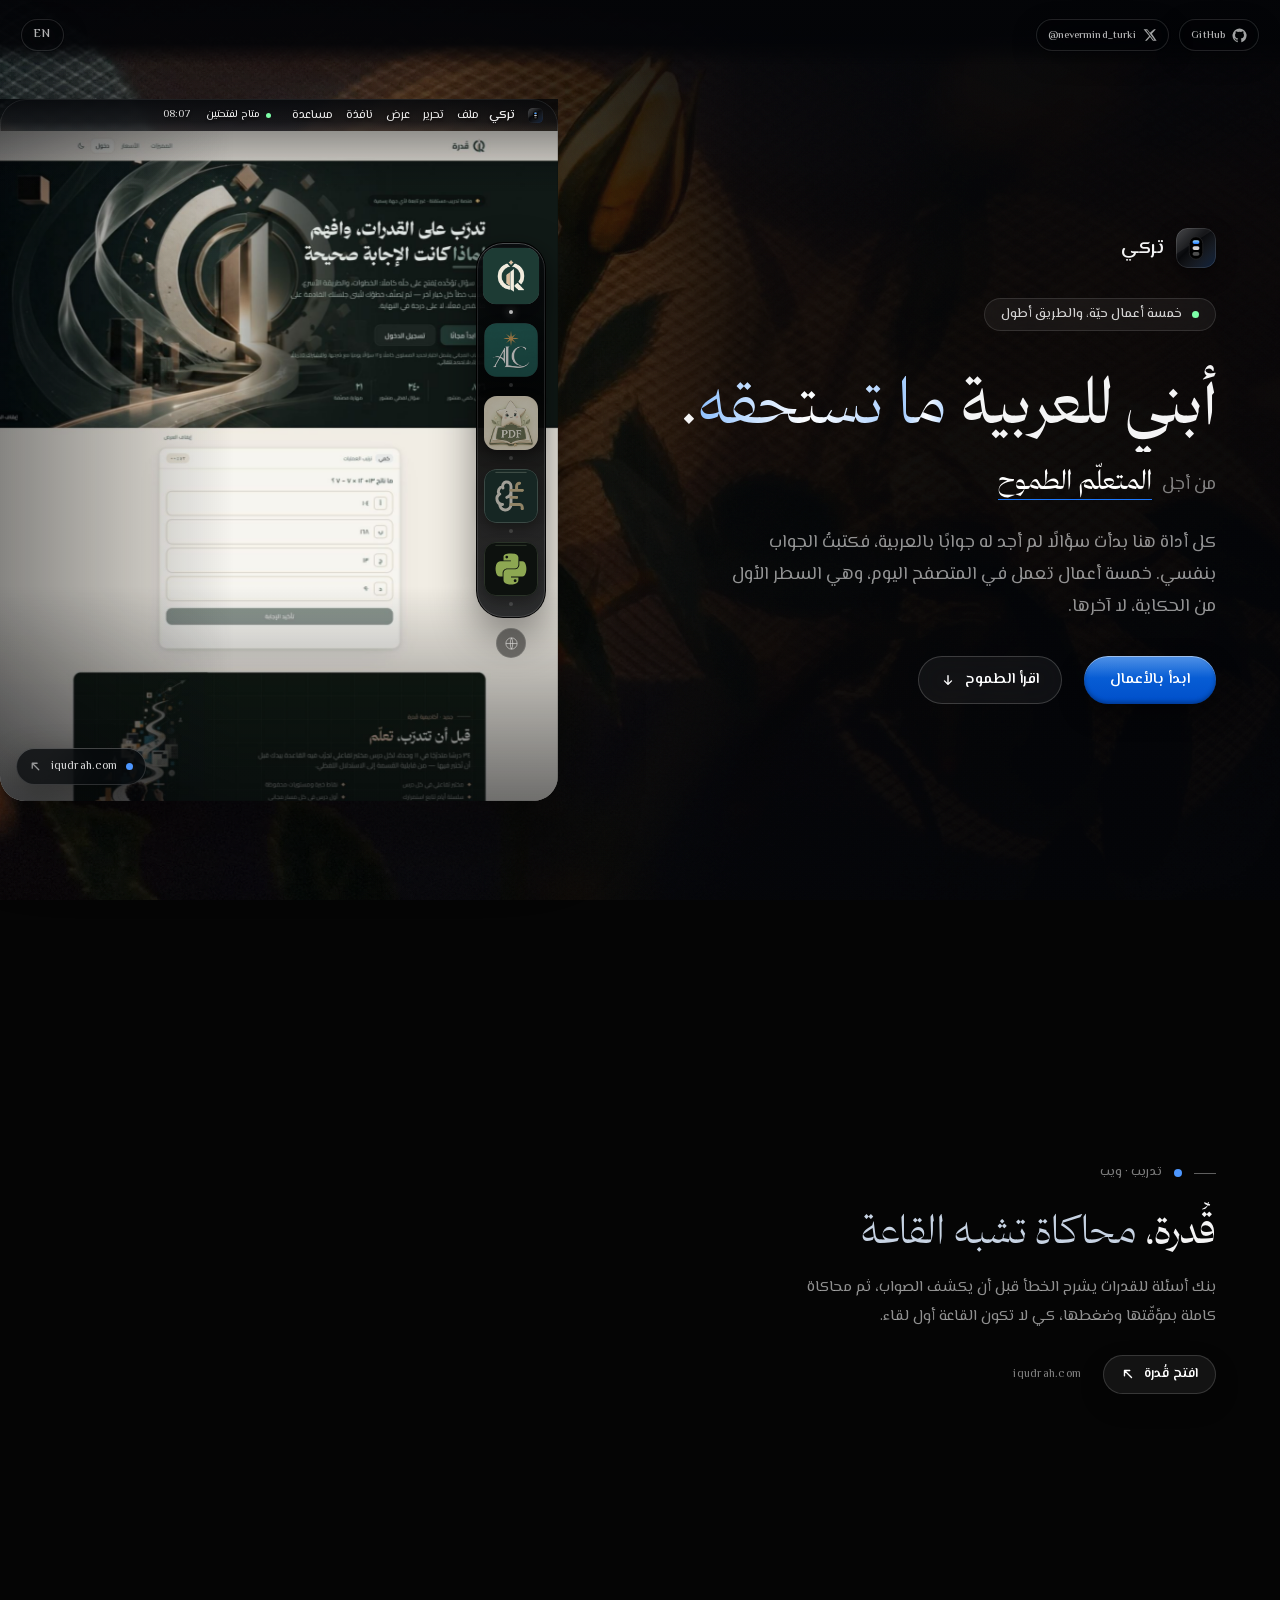
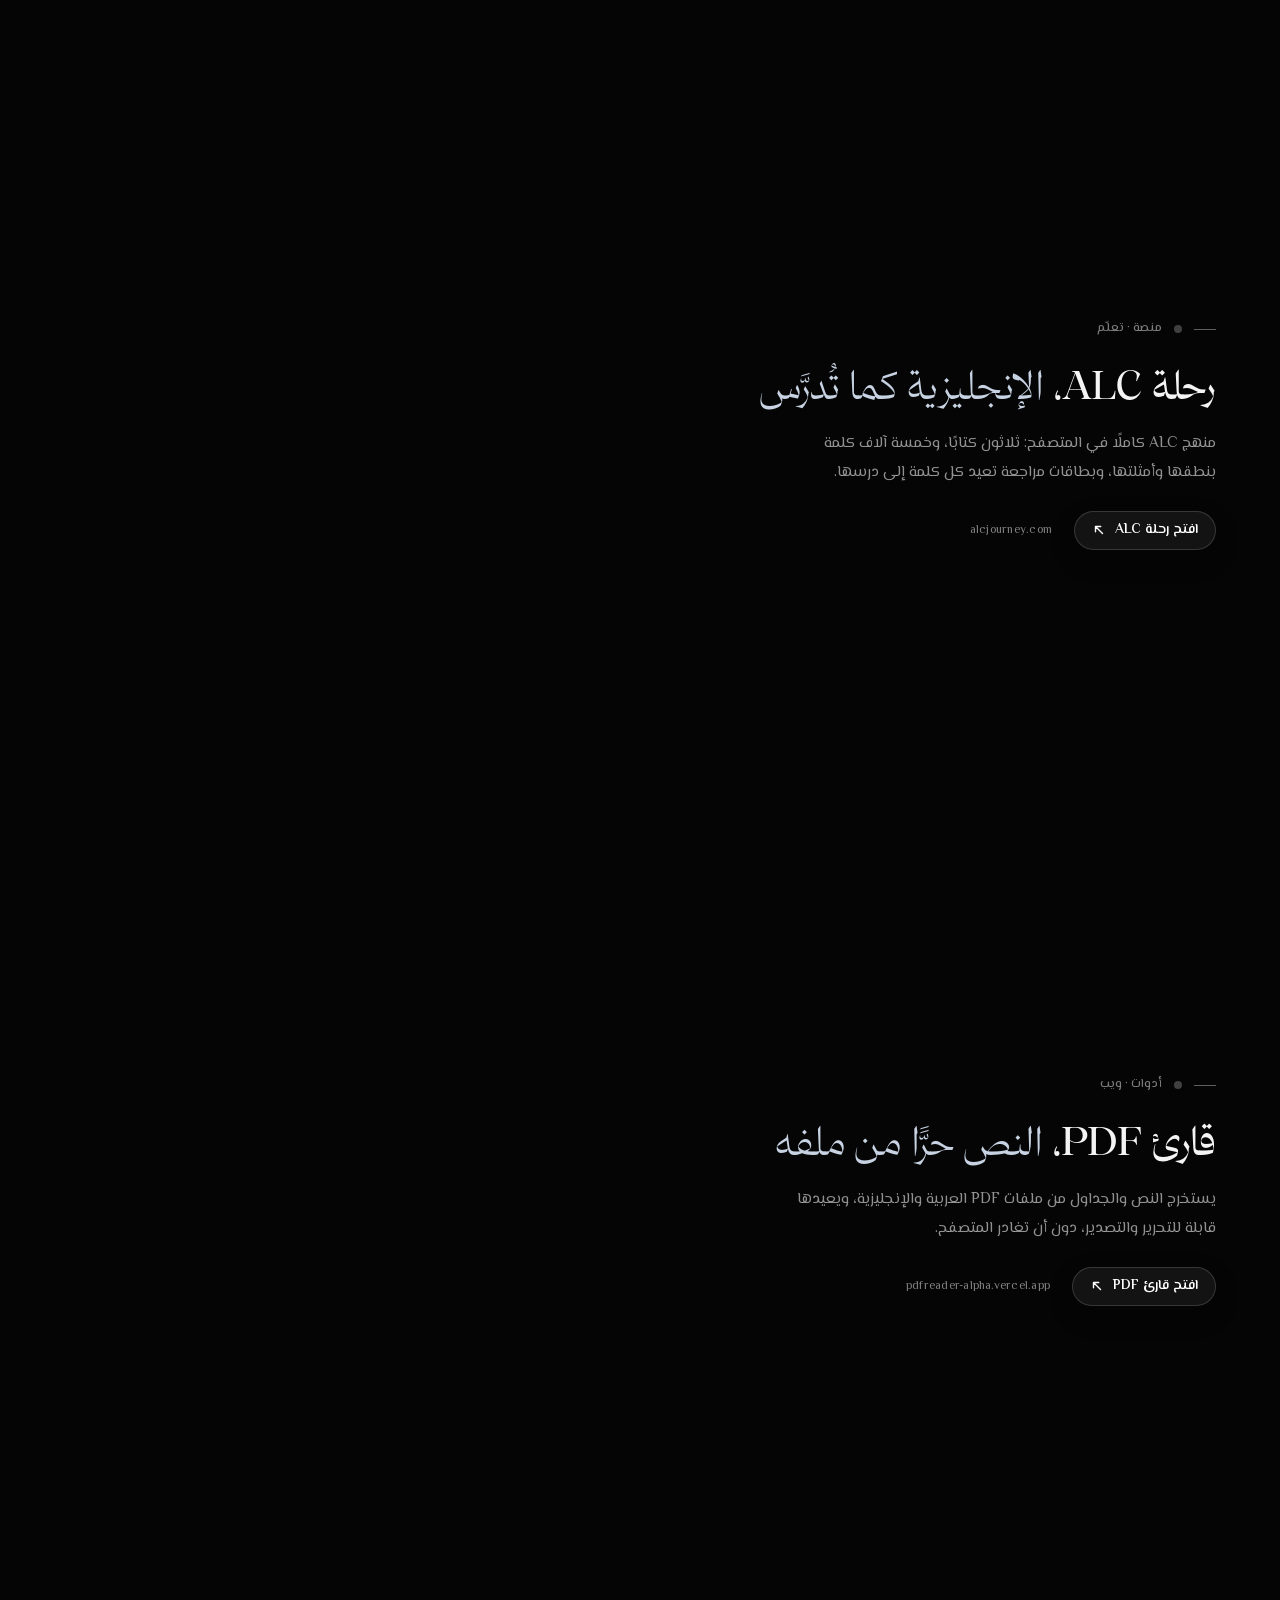
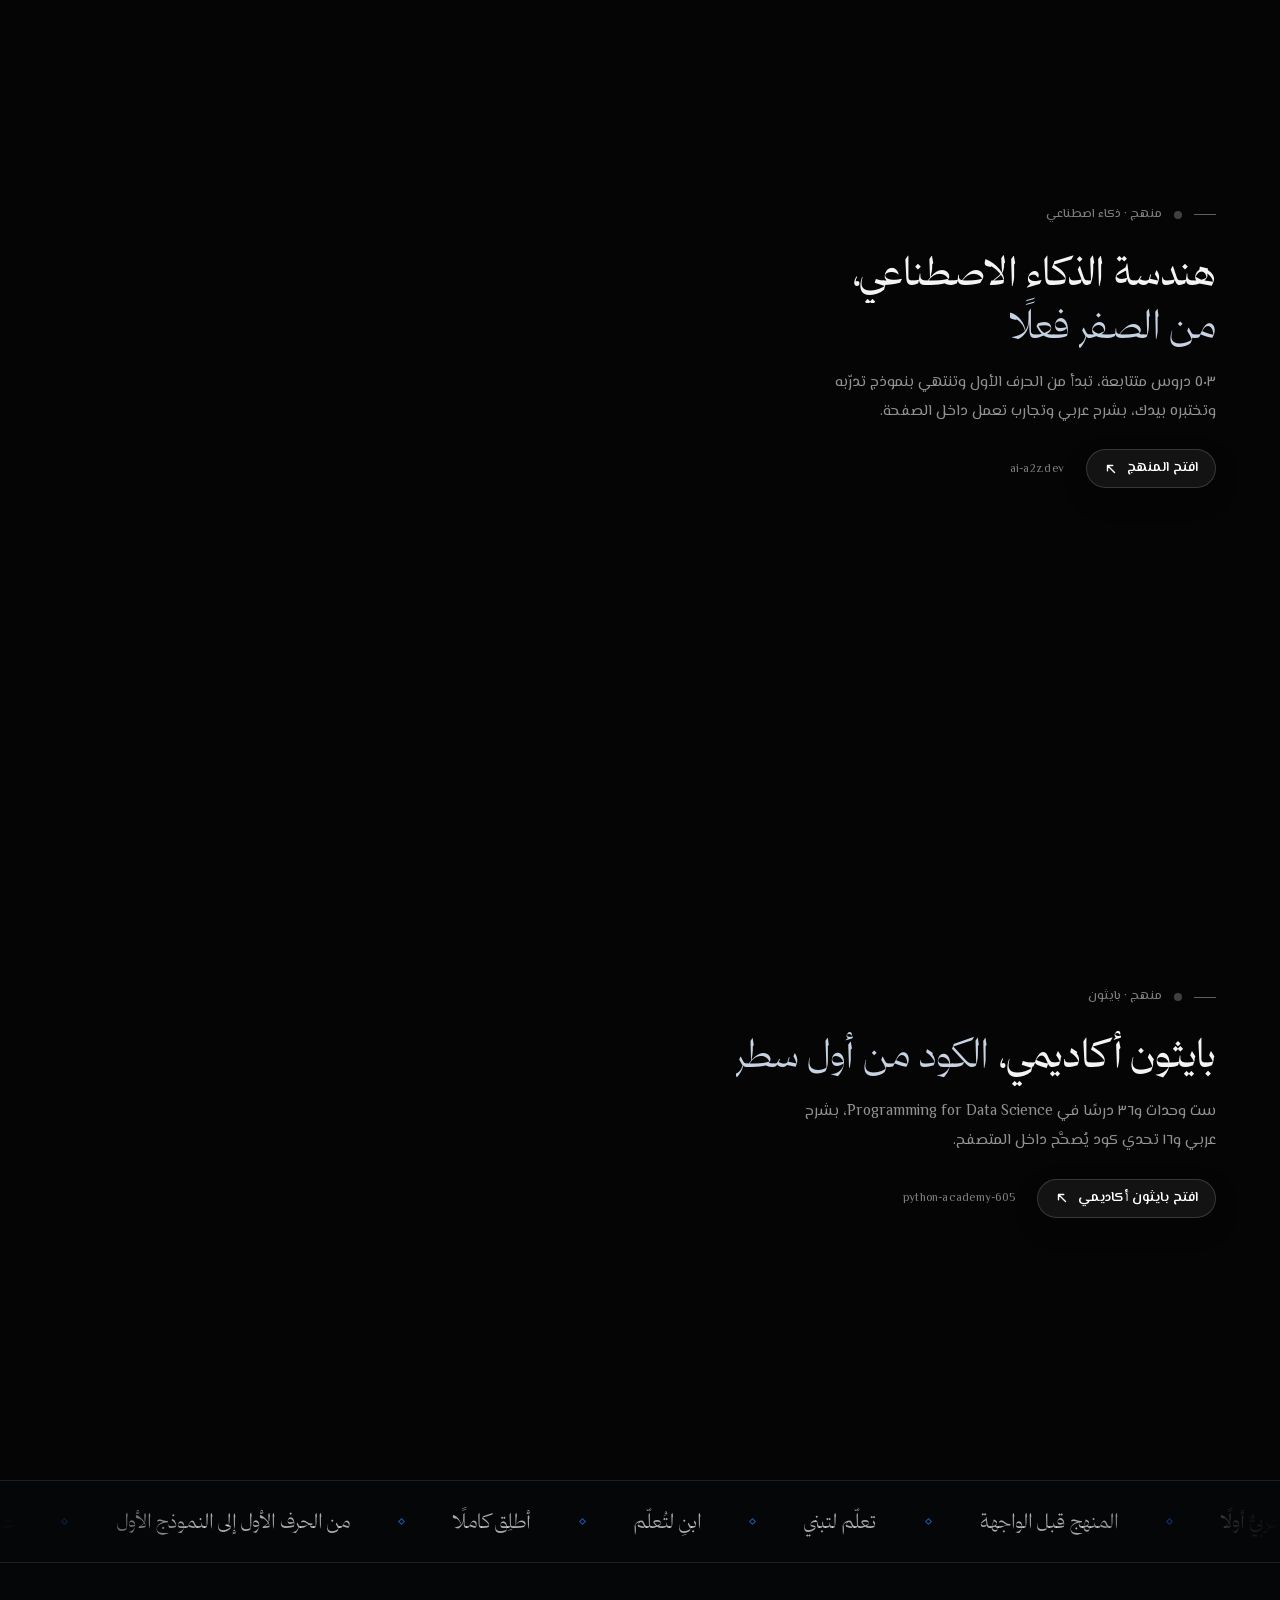
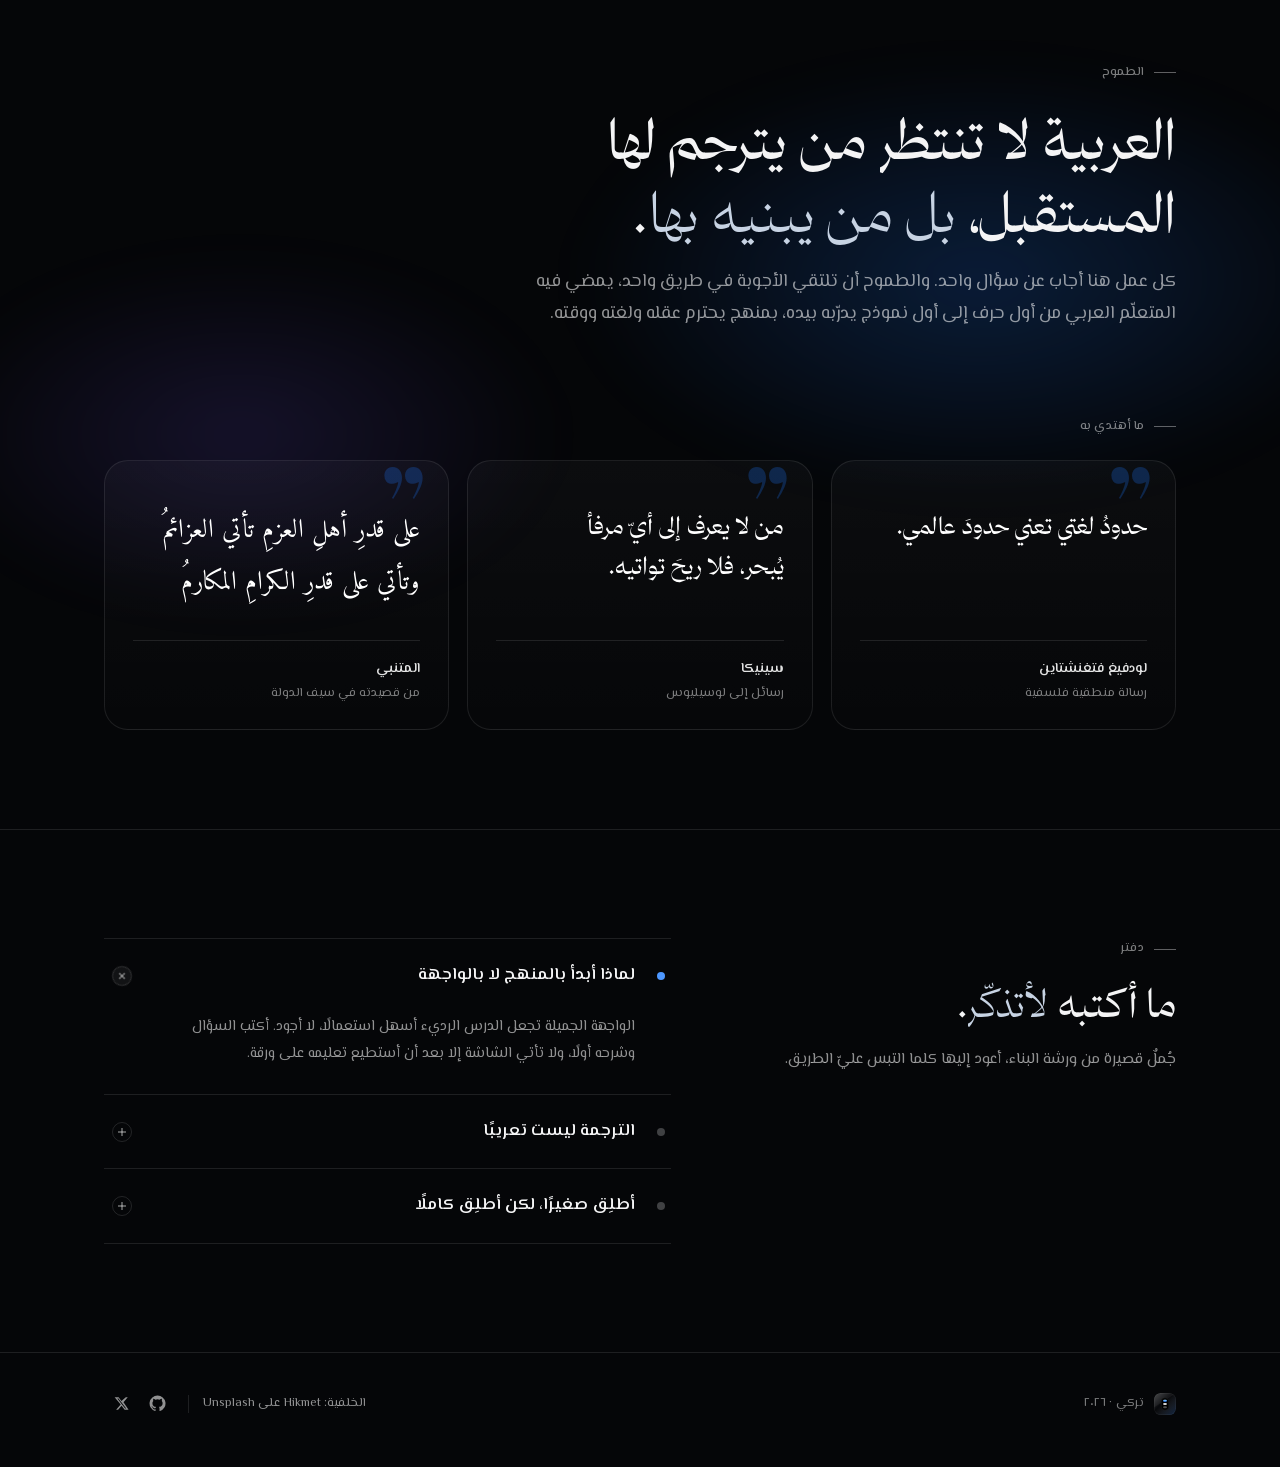
==== commit 06db219b: "Replace project, note and tab numbers with glowing dots Co-Authored-By: Claude Opus 5.5 <noreply@ant" ====
--- a/index.html
+++ b/index.html
@@ -93,7 +93,7 @@
 
       <section class="project" data-project="0" id="p-qudrah">
         <p class="eyebrow project-eyebrow" data-reveal>
-          <span class="project-num mono">01</span>
+          <span class="project-num" aria-hidden="true"></span>
           <span data-i18n="proj.1.kicker">تدريب · ويب</span>
         </p>
         <h2 data-reveal style="--reveal-delay:80ms" data-i18n="proj.1.title">قُدرة، <em>محاكاة تشبه القاعة</em></h2>
@@ -112,7 +112,7 @@
 
       <section class="project" data-project="1" id="p-alc">
         <p class="eyebrow project-eyebrow" data-reveal>
-          <span class="project-num mono">02</span>
+          <span class="project-num" aria-hidden="true"></span>
           <span data-i18n="proj.2.kicker">منصة · تعلّم</span>
         </p>
         <h2 data-reveal style="--reveal-delay:80ms" data-i18n="proj.2.title">رحلة ALC، <em>الإنجليزية كما تُدرَّس</em></h2>
@@ -131,7 +131,7 @@
 
       <section class="project" data-project="2" id="p-pdf">
         <p class="eyebrow project-eyebrow" data-reveal>
-          <span class="project-num mono">03</span>
+          <span class="project-num" aria-hidden="true"></span>
           <span data-i18n="proj.3.kicker">أدوات · ويب</span>
         </p>
         <h2 data-reveal style="--reveal-delay:80ms" data-i18n="proj.3.title">قارئ PDF، <em>النص حرًّا من ملفه</em></h2>
@@ -150,7 +150,7 @@
 
       <section class="project" data-project="3" id="p-aia2z">
         <p class="eyebrow project-eyebrow" data-reveal>
-          <span class="project-num mono">04</span>
+          <span class="project-num" aria-hidden="true"></span>
           <span data-i18n="proj.4.kicker">منهج · ذكاء اصطناعي</span>
         </p>
         <h2 data-reveal style="--reveal-delay:80ms" data-i18n="proj.4.title">هندسة الذكاء الاصطناعي، <em>من الصفر فعلًا</em></h2>
@@ -169,7 +169,7 @@
 
       <section class="project" data-project="4" id="p-python">
         <p class="eyebrow project-eyebrow" data-reveal>
-          <span class="project-num mono">05</span>
+          <span class="project-num" aria-hidden="true"></span>
           <span data-i18n="proj.5.kicker">منهج · بايثون</span>
         </p>
         <h2 data-reveal style="--reveal-delay:80ms" data-i18n="proj.5.title">بايثون أكاديمي، <em>الكود من أول سطر</em></h2>
@@ -226,8 +226,6 @@
             </div>
 
             <a class="screen-tab" id="screenTab" href="https://www.iqudrah.com/" target="_blank" rel="noopener" aria-label="افتح iqudrah.com في تبويب جديد" title="iqudrah.com">
-              <span class="screen-tab-num mono" dir="ltr" lang="en"><b id="screenNum">01</b><span id="screenTotal">/ 05</span></span>
-              <span class="screen-tab-rule" aria-hidden="true"></span>
               <span class="screen-tab-dot" aria-hidden="true"></span>
               <span class="screen-tab-domain mono" id="screenDomain" dir="ltr" lang="en">iqudrah.com</span>
               <svg viewBox="0 0 16 16" width="13" height="13" aria-hidden="true"><path d="M4 12 12 4M6 4h6v6" fill="none" stroke="currentColor" stroke-width="1.6" stroke-linecap="round" stroke-linejoin="round"/></svg>
@@ -323,17 +321,17 @@
 
       <div class="note-list">
         <details class="note-card" open data-reveal style="--reveal-delay:80ms">
-          <summary><span class="n-index mono">01</span><span class="n-title" data-i18n="notes.n1.t">لماذا أبدأ بالمنهج لا بالواجهة</span><span class="n-plus" aria-hidden="true"></span></summary>
+          <summary><span class="n-index" aria-hidden="true"></span><span class="n-title" data-i18n="notes.n1.t">لماذا أبدأ بالمنهج لا بالواجهة</span><span class="n-plus" aria-hidden="true"></span></summary>
           <p data-i18n="notes.n1.b">الواجهة الجميلة تجعل الدرس الرديء أسهل استعمالًا، لا أجود. أكتب السؤال وشرحه أولًا، ولا تأتي الشاشة إلا بعد أن أستطيع تعليمه على ورقة.</p>
         </details>
 
         <details class="note-card" data-reveal style="--reveal-delay:160ms">
-          <summary><span class="n-index mono">02</span><span class="n-title" data-i18n="notes.n2.t">الترجمة ليست تعريبًا</span><span class="n-plus" aria-hidden="true"></span></summary>
+          <summary><span class="n-index" aria-hidden="true"></span><span class="n-title" data-i18n="notes.n2.t">الترجمة ليست تعريبًا</span><span class="n-plus" aria-hidden="true"></span></summary>
           <p data-i18n="notes.n2.b">«Submit» ليست «إرسال» في كل سياق، و«quiz» ليست «اختبارًا» دائمًا. أعيد كتابة الجملة كأنها وُلدت بالعربية، وأُبقي المصطلح الإنجليزي حين يكون هو الاسم.</p>
         </details>
 
         <details class="note-card" data-reveal style="--reveal-delay:240ms">
-          <summary><span class="n-index mono">03</span><span class="n-title" data-i18n="notes.n3.t">أطلِق صغيرًا، لكن أطلِق كاملًا</span><span class="n-plus" aria-hidden="true"></span></summary>
+          <summary><span class="n-index" aria-hidden="true"></span><span class="n-title" data-i18n="notes.n3.t">أطلِق صغيرًا، لكن أطلِق كاملًا</span><span class="n-plus" aria-hidden="true"></span></summary>
           <p data-i18n="notes.n3.b">لا تحتاج النسخة الأولى كل شيء، لكنها تحتاج حلقةً مكتملة: يدخل المتعلّم، فيفهم، فيخطئ، فيُصحَّح، فيعود. وما سوى ذلك يحتمل الانتظار.</p>
         </details>
       </div>
--- a/styles.css
+++ b/styles.css
@@ -471,24 +471,24 @@
 .project-eyebrow {
   gap: 12px;
 }
-.project-num {
-  display: inline-grid;
-  place-items: center;
-  min-width: 30px;
-  height: 22px;
-  padding: 0 7px;
-  border: 1px solid #ffffff24;
-  border-radius: 7px;
-  background: #ffffff0a;
-  color: #ffffffd9;
-  font-size: 11px;
-  letter-spacing: 0.04em;
-  transition: color 0.3s, border-color 0.3s, background 0.3s;
-}
-.project.is-current .project-num {
-  color: #fff;
-  border-color: #1c79ffa6;
-  background: #1c79ff2b;
+@keyframes glow-dot {
+  0% { box-shadow: 0 0 0 0 #1c79ff8c, 0 0 12px #1c79ffb3; }
+  70% { box-shadow: 0 0 0 9px #1c79ff00, 0 0 12px #1c79ffb3; }
+  100% { box-shadow: 0 0 0 0 #1c79ff00, 0 0 12px #1c79ffb3; }
+}
+.project-num,
+.n-index {
+  flex-shrink: 0;
+  width: 8px;
+  height: 8px;
+  border-radius: 50%;
+  background: #ffffff3d;
+  transition: background 0.3s, box-shadow 0.3s;
+}
+.project.is-current .project-num,
+.note-card[open] .n-index {
+  background: #4d97ff;
+  animation: glow-dot 2.4s infinite;
 }
 .project-actions {
   gap: 18px;
@@ -955,27 +955,13 @@
 .screen-tab:active {
   transform: translateY(1px);
 }
-.screen-tab-num {
-  display: inline-flex;
-  align-items: baseline;
-  gap: 3px;
-  color: #ffffff99;
-  font-size: 11px;
-}
-.screen-tab-num b {
-  color: #fff;
-  font-weight: 500;
-}
-.screen-tab-rule {
-  width: 1px;
-  height: 13px;
-  background: #ffffff24;
-}
 .screen-tab-dot {
-  width: 5px;
-  height: 5px;
+  flex-shrink: 0;
+  width: 7px;
+  height: 7px;
   border-radius: 50%;
-  background: #7dffa8;
+  background: #4d97ff;
+  animation: glow-dot 2.4s infinite;
 }
 .screen-tab-domain {
   max-width: 190px;
@@ -1081,7 +1067,7 @@
 }
 .note-card summary {
   display: grid;
-  grid-template-columns: 34px minmax(0, 1fr) 22px;
+  grid-template-columns: 16px minmax(0, 1fr) 22px;
   align-items: center;
   gap: 14px;
   padding: 24px 6px;
@@ -1090,10 +1076,6 @@
 }
 .note-card summary::-webkit-details-marker {
   display: none;
-}
-.n-index {
-  color: var(--faint);
-  font-size: 11px;
 }
 .n-title {
   font-family: var(--font-sans);
@@ -1143,7 +1125,8 @@
 }
 .note-card > p {
   max-width: 62ch;
-  padding: 0 48px 26px 54px;
+  padding-block: 0 26px;
+  padding-inline: 36px 48px;
   color: var(--mute);
   font-size: 14.5px;
   line-height: 1.9;
@@ -1726,15 +1709,13 @@
     padding-bottom: 76px;
   }
   .note-card summary {
-    grid-template-columns: 26px minmax(0, 1fr) 20px;
+    grid-template-columns: 16px minmax(0, 1fr) 20px;
     gap: 10px;
     padding: 20px 0;
   }
   .note-card > p {
-    padding: 0 0 22px 36px;
-  }
-  html[dir="rtl"] .note-card > p {
-    padding: 0 36px 22px 0;
+    padding-block: 0 22px;
+    padding-inline: 26px 0;
   }
   .footer-inner {
     justify-content: flex-start;
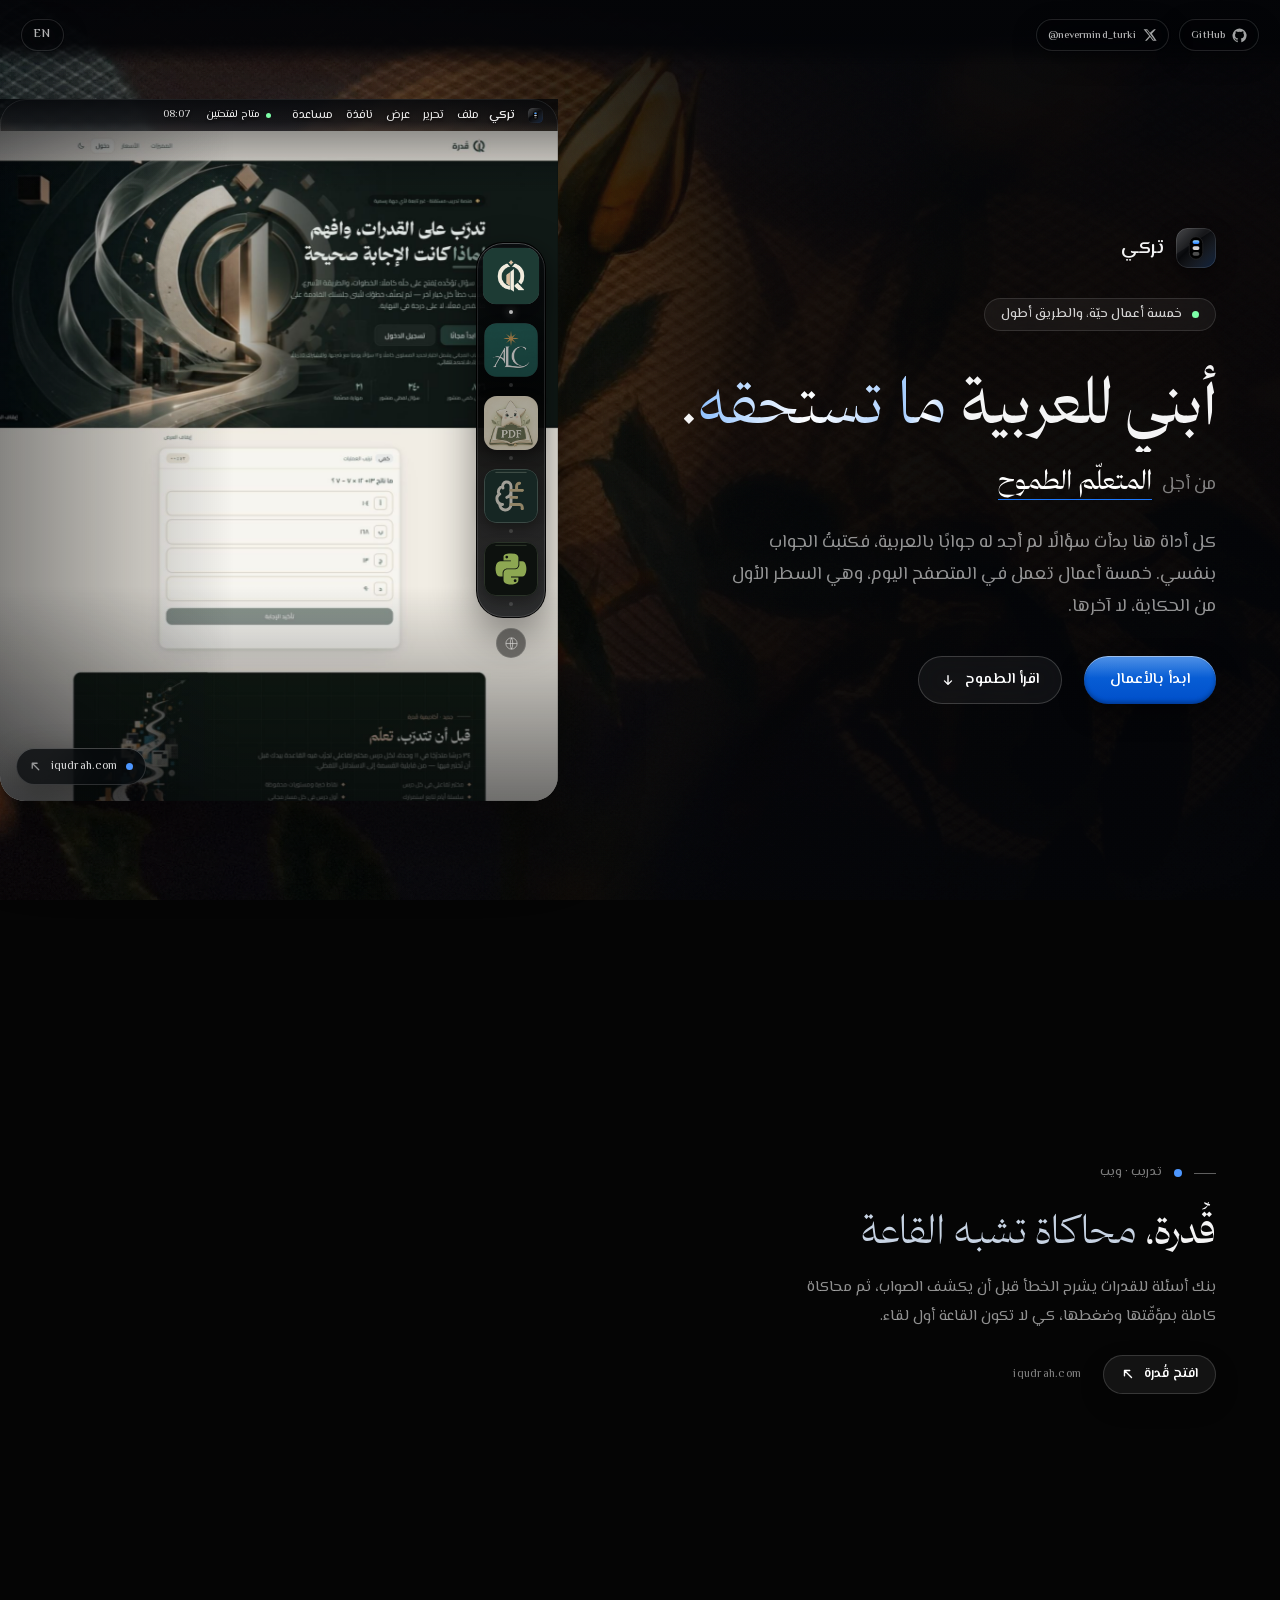
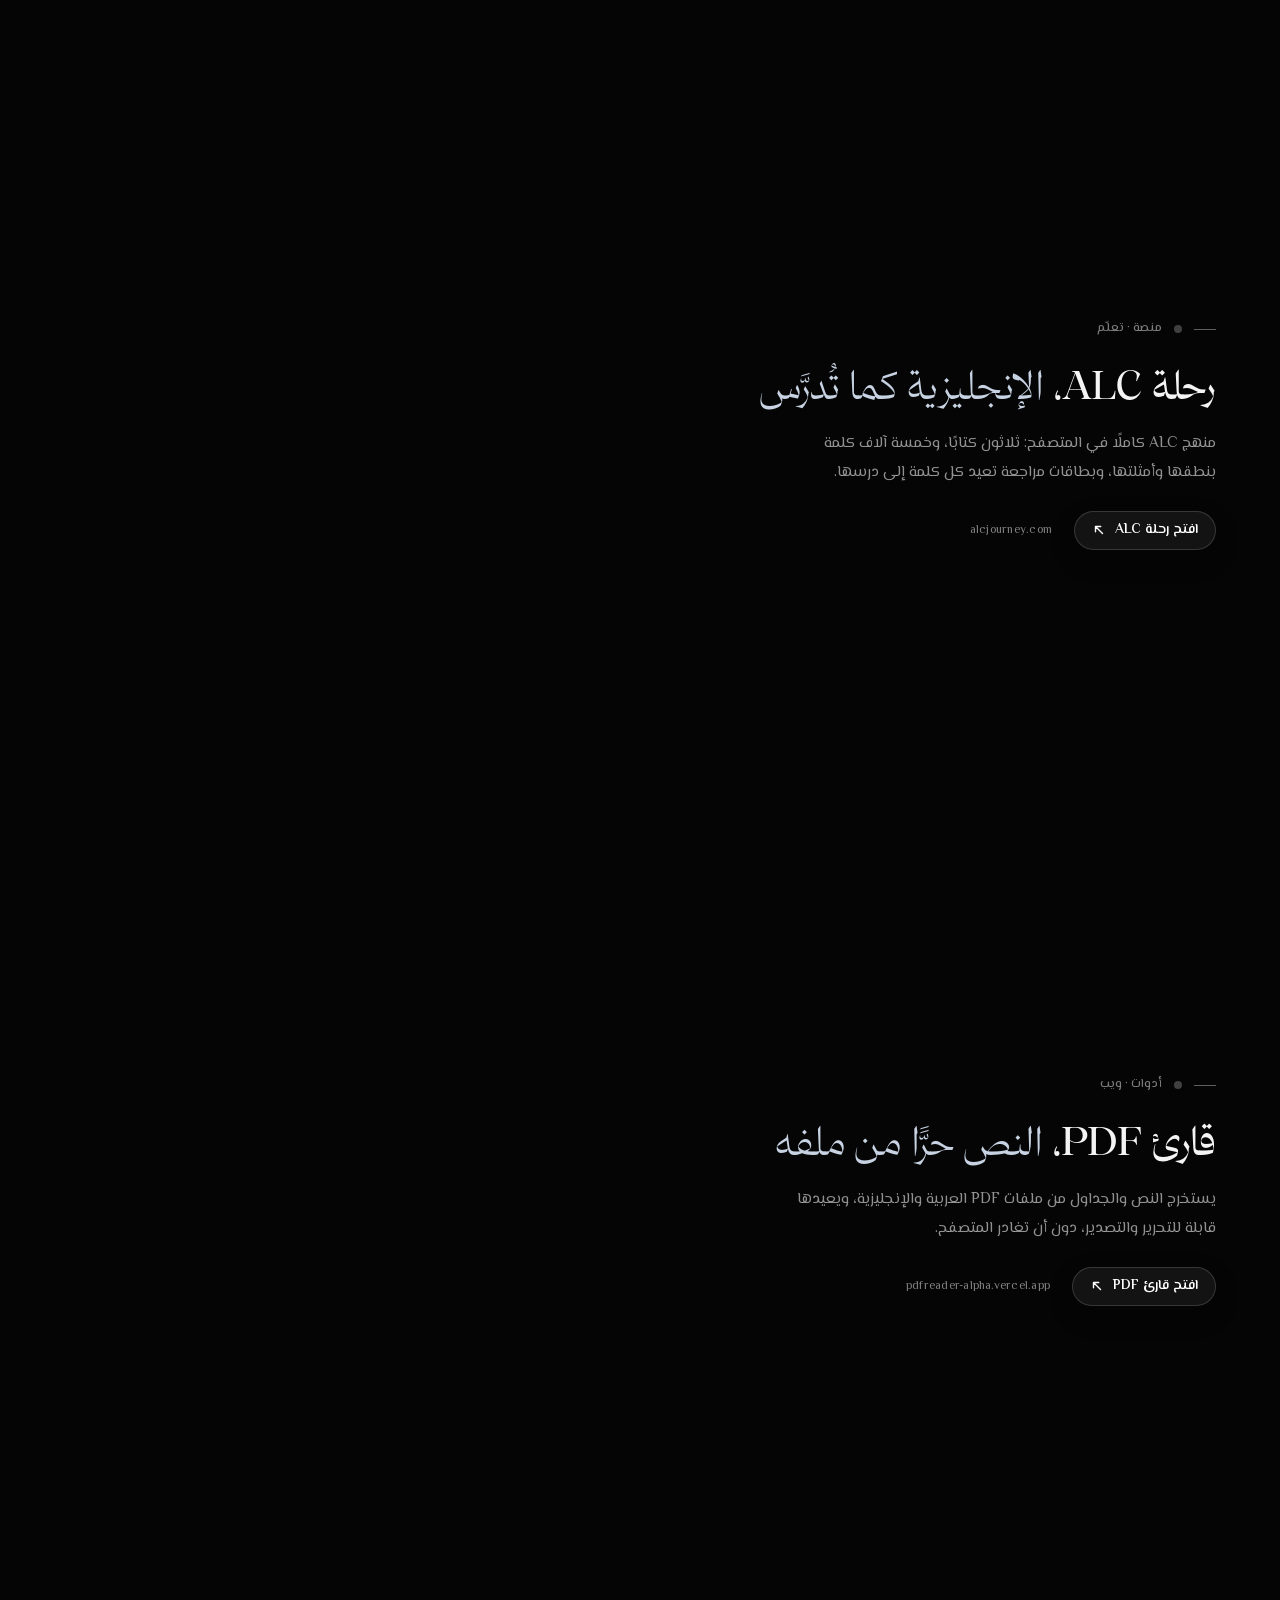
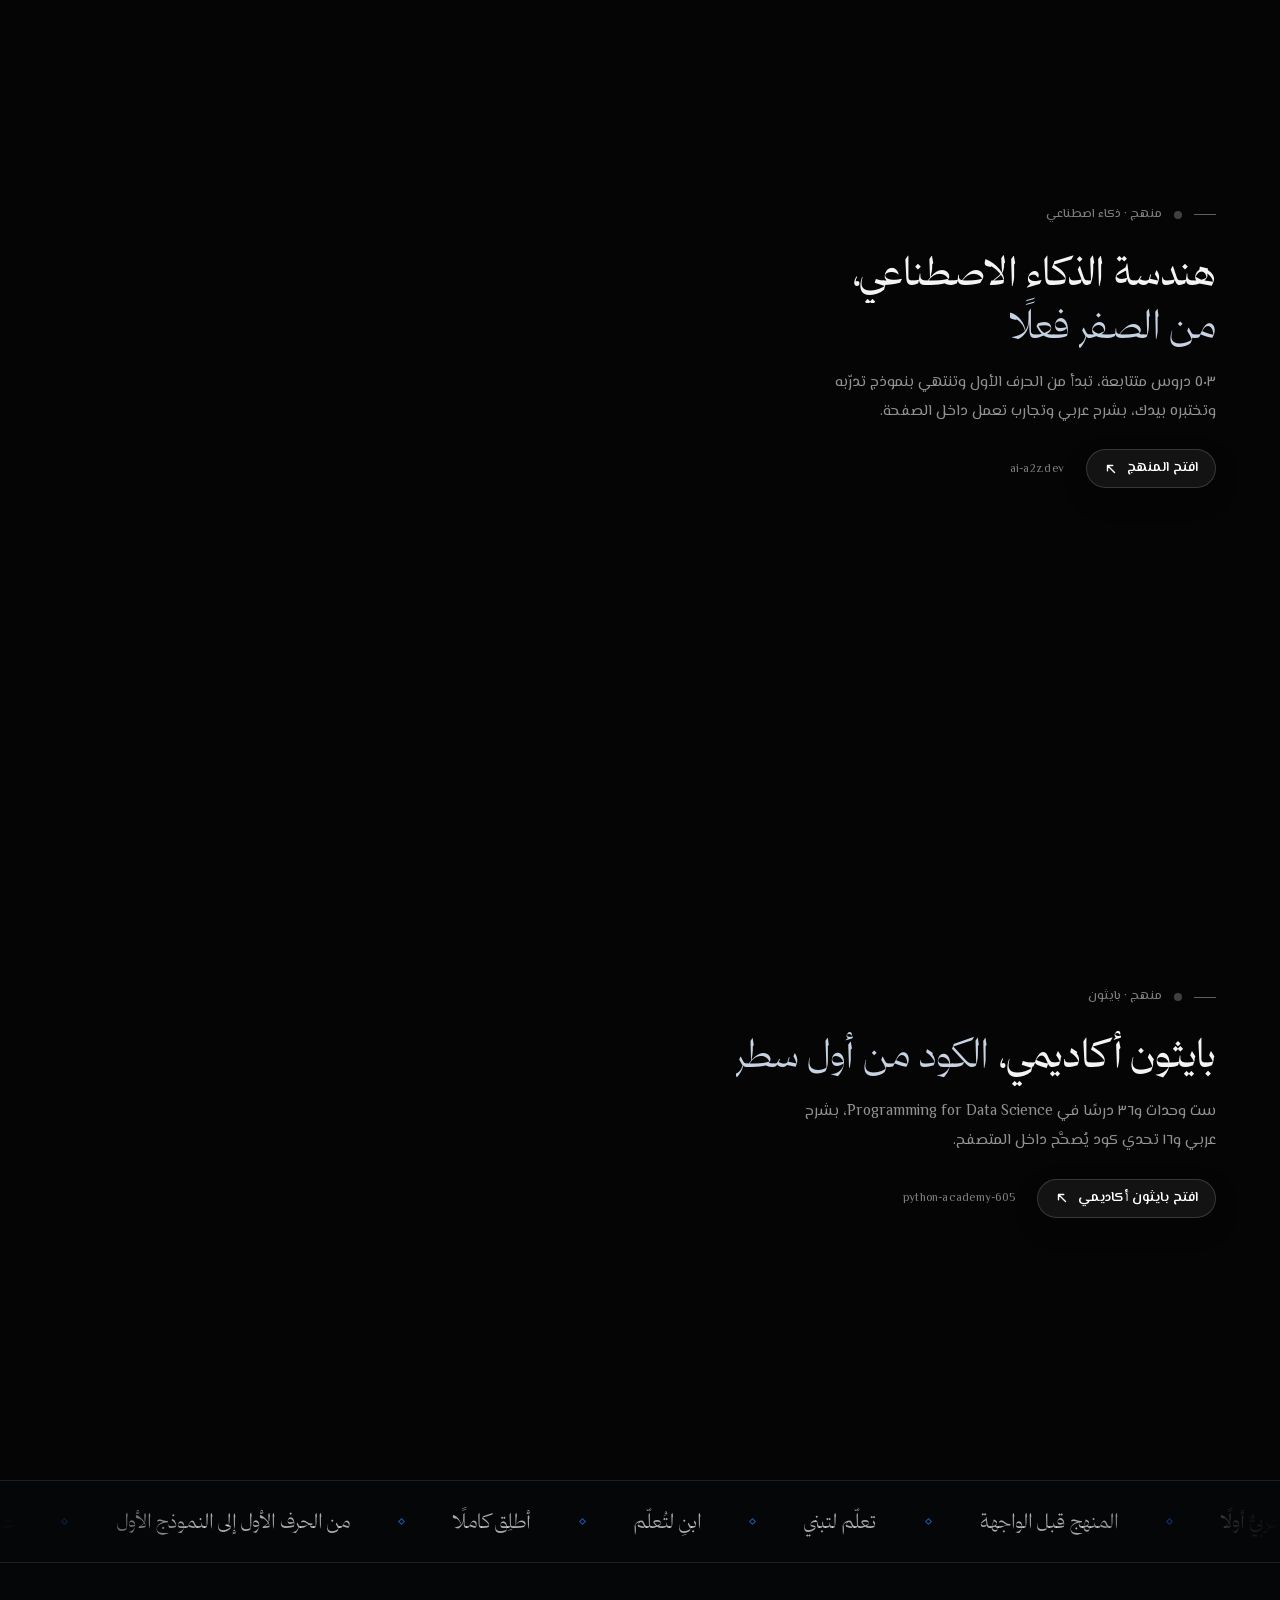
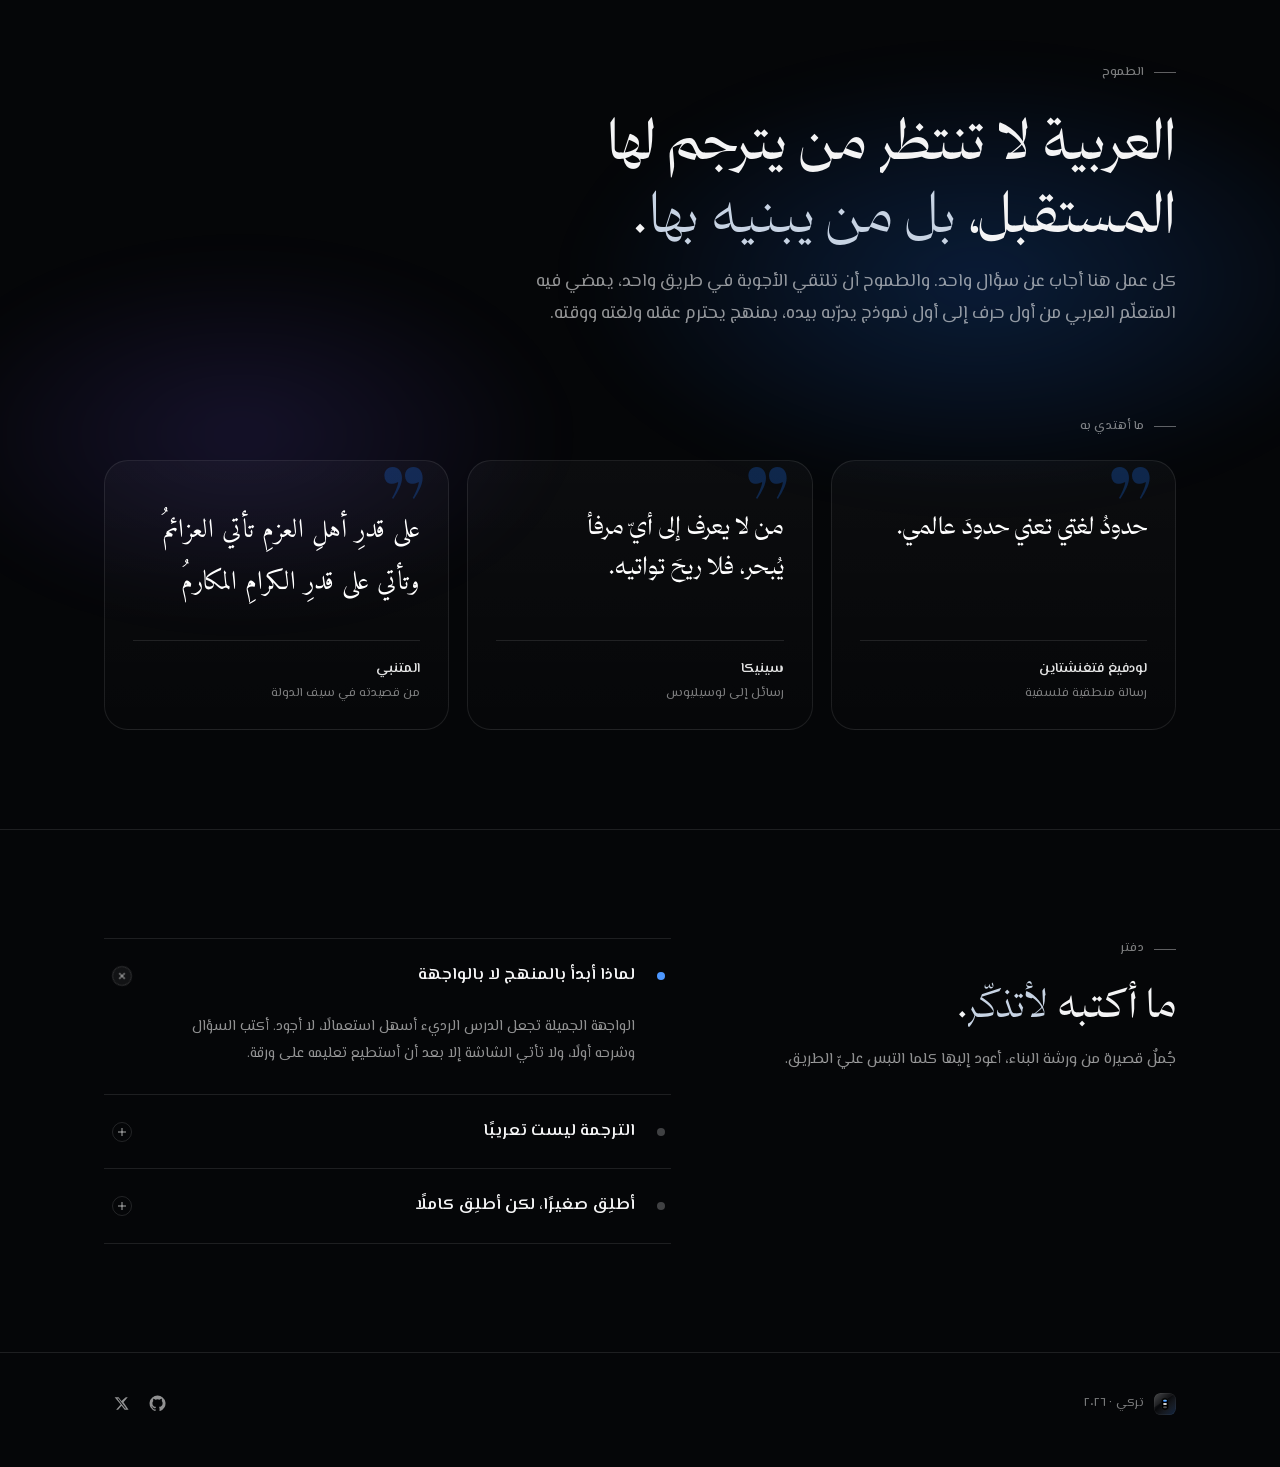
==== commit 53155dc9: "Remove background credit from the footer Co-Authored-By: Claude Opus 5.5 <noreply@anthropic.com> Cla" ====
--- a/index.html
+++ b/index.html
@@ -347,8 +347,6 @@
       <span class="mono" data-i18n="footer.mark">تركي · ٢٠٢٦</span>
     </span>
     <div class="footer-maker">
-      <a class="footer-by" href="https://unsplash.com/photos/yellow-flowers-with-green-leaves-ZhMxnsx9Msg" target="_blank" rel="noopener" data-i18n="footer.credit">الخلفية: Hikmet على Unsplash</a>
-      <span class="footer-rule" aria-hidden="true"></span>
       <ul class="footer-socials">
         <li>
           <a href="https://github.com/turkihassan" target="_blank" rel="noopener" aria-label="GitHub">
--- a/styles.css
+++ b/styles.css
@@ -1172,22 +1172,6 @@
   align-items: center;
   gap: 14px;
 }
-.footer-by {
-  display: inline-flex;
-  align-items: center;
-  gap: 7px;
-  color: var(--mute);
-  text-decoration: none;
-  transition: color 0.18s;
-}
-.footer-by:hover {
-  color: var(--ink);
-}
-.footer-rule {
-  width: 1px;
-  height: 18px;
-  background: var(--hairline);
-}
 .footer-socials {
   display: flex;
   gap: 2px;
@@ -1749,9 +1733,6 @@
     flex-wrap: wrap;
     gap: 10px;
   }
-  .footer-rule {
-    display: none;
-  }
 }
 
 @media (prefers-reduced-motion: reduce) {
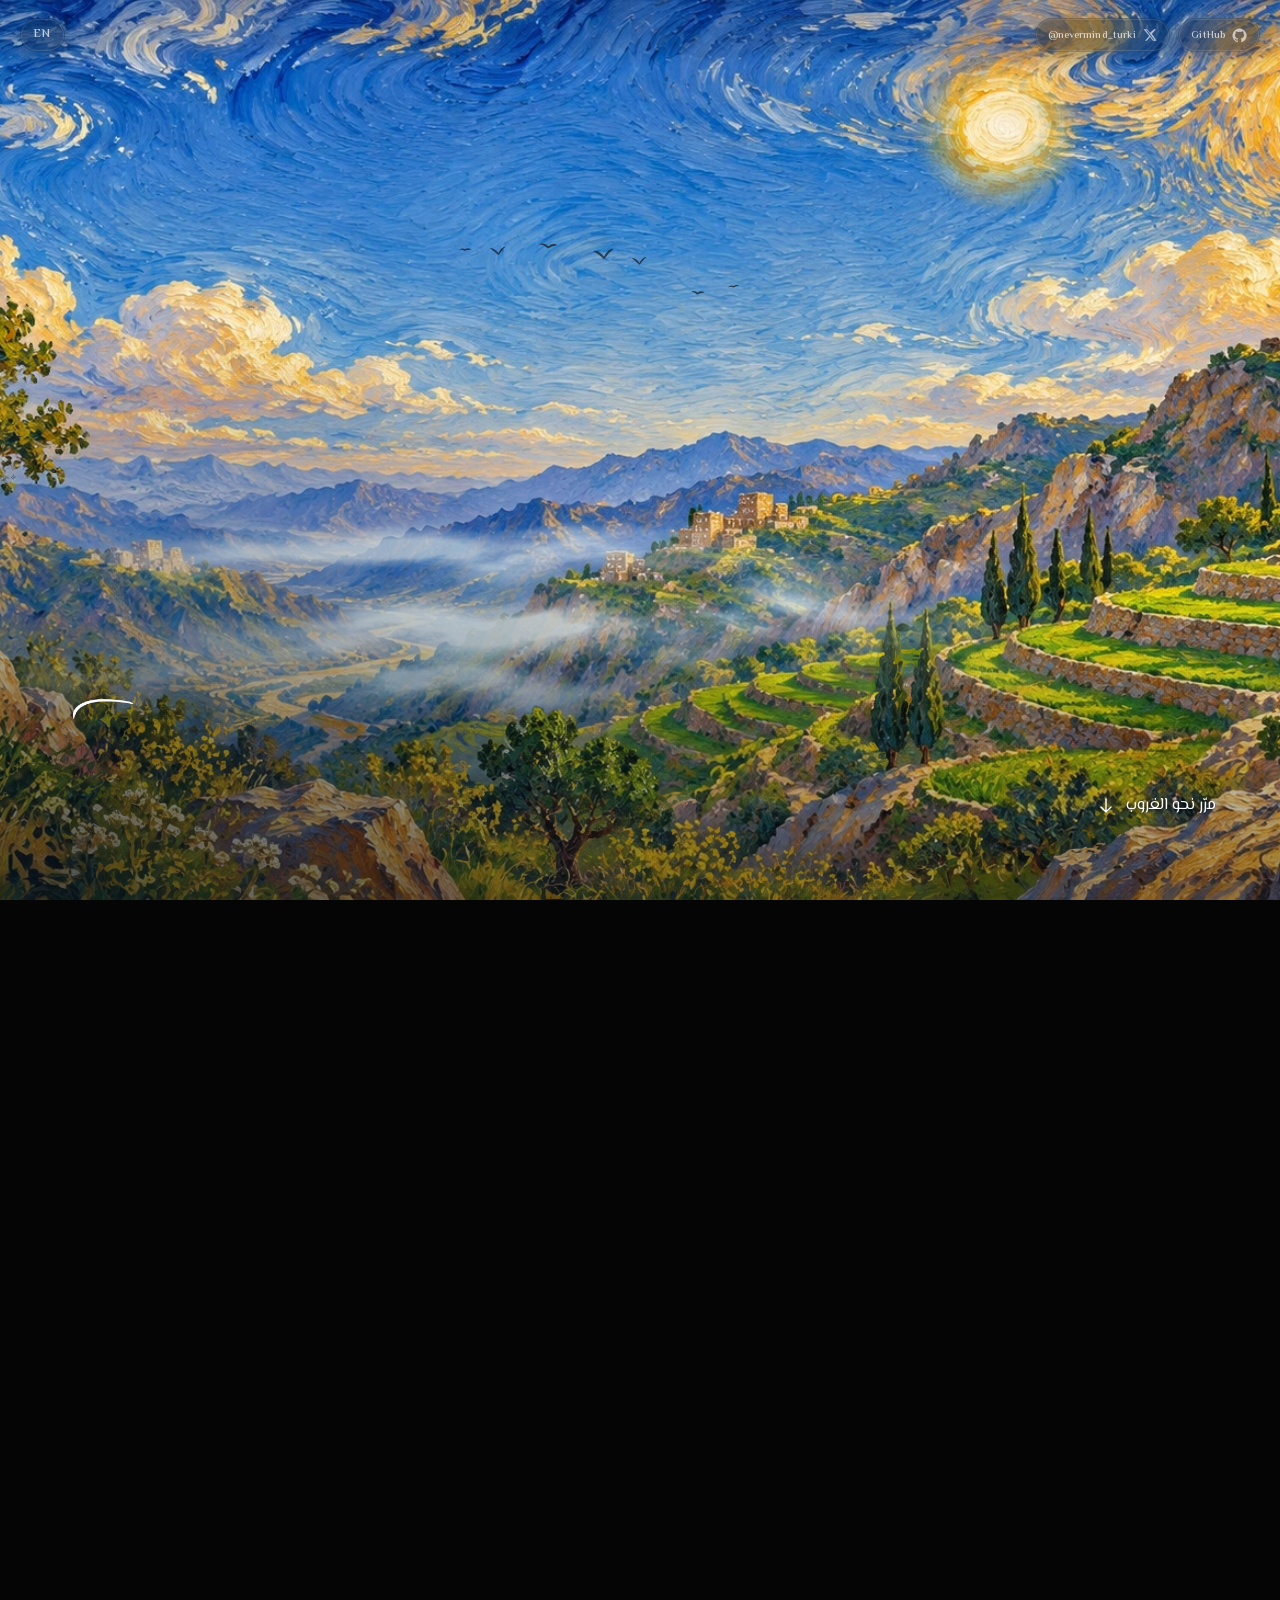
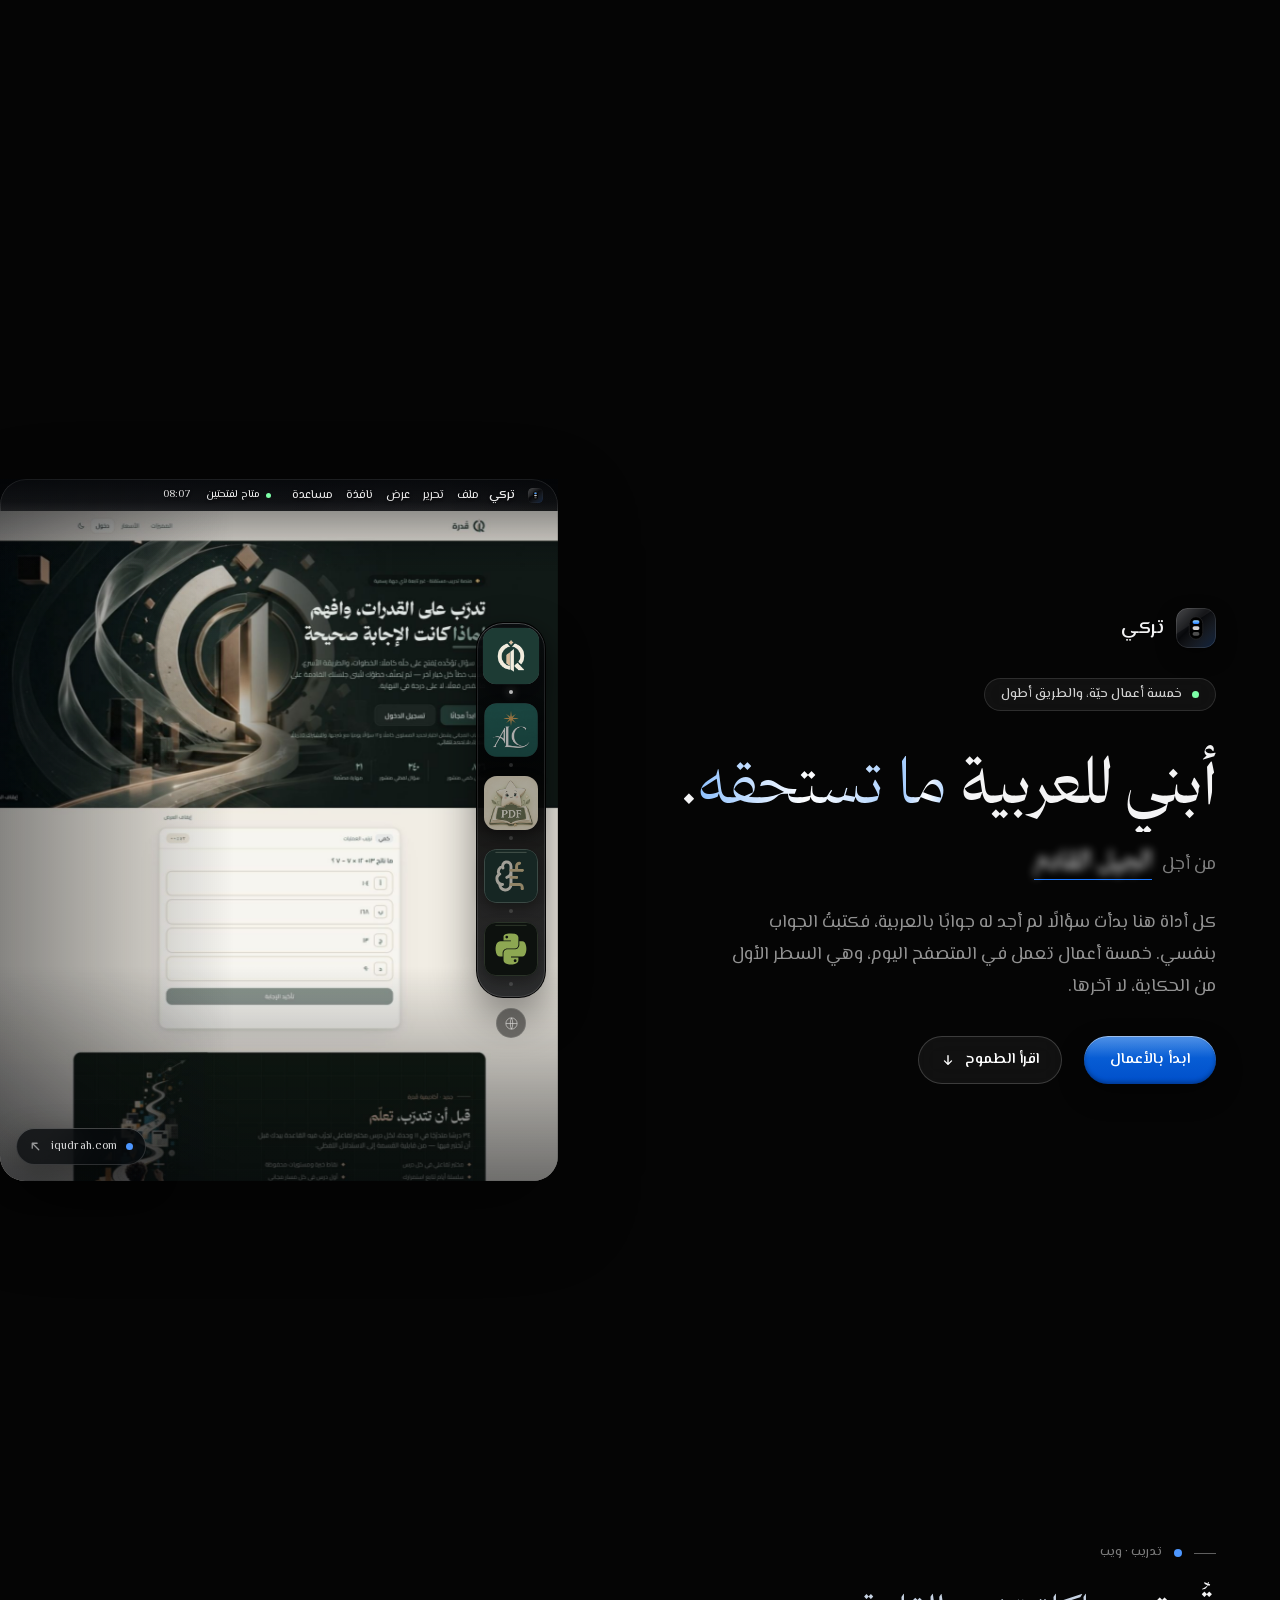
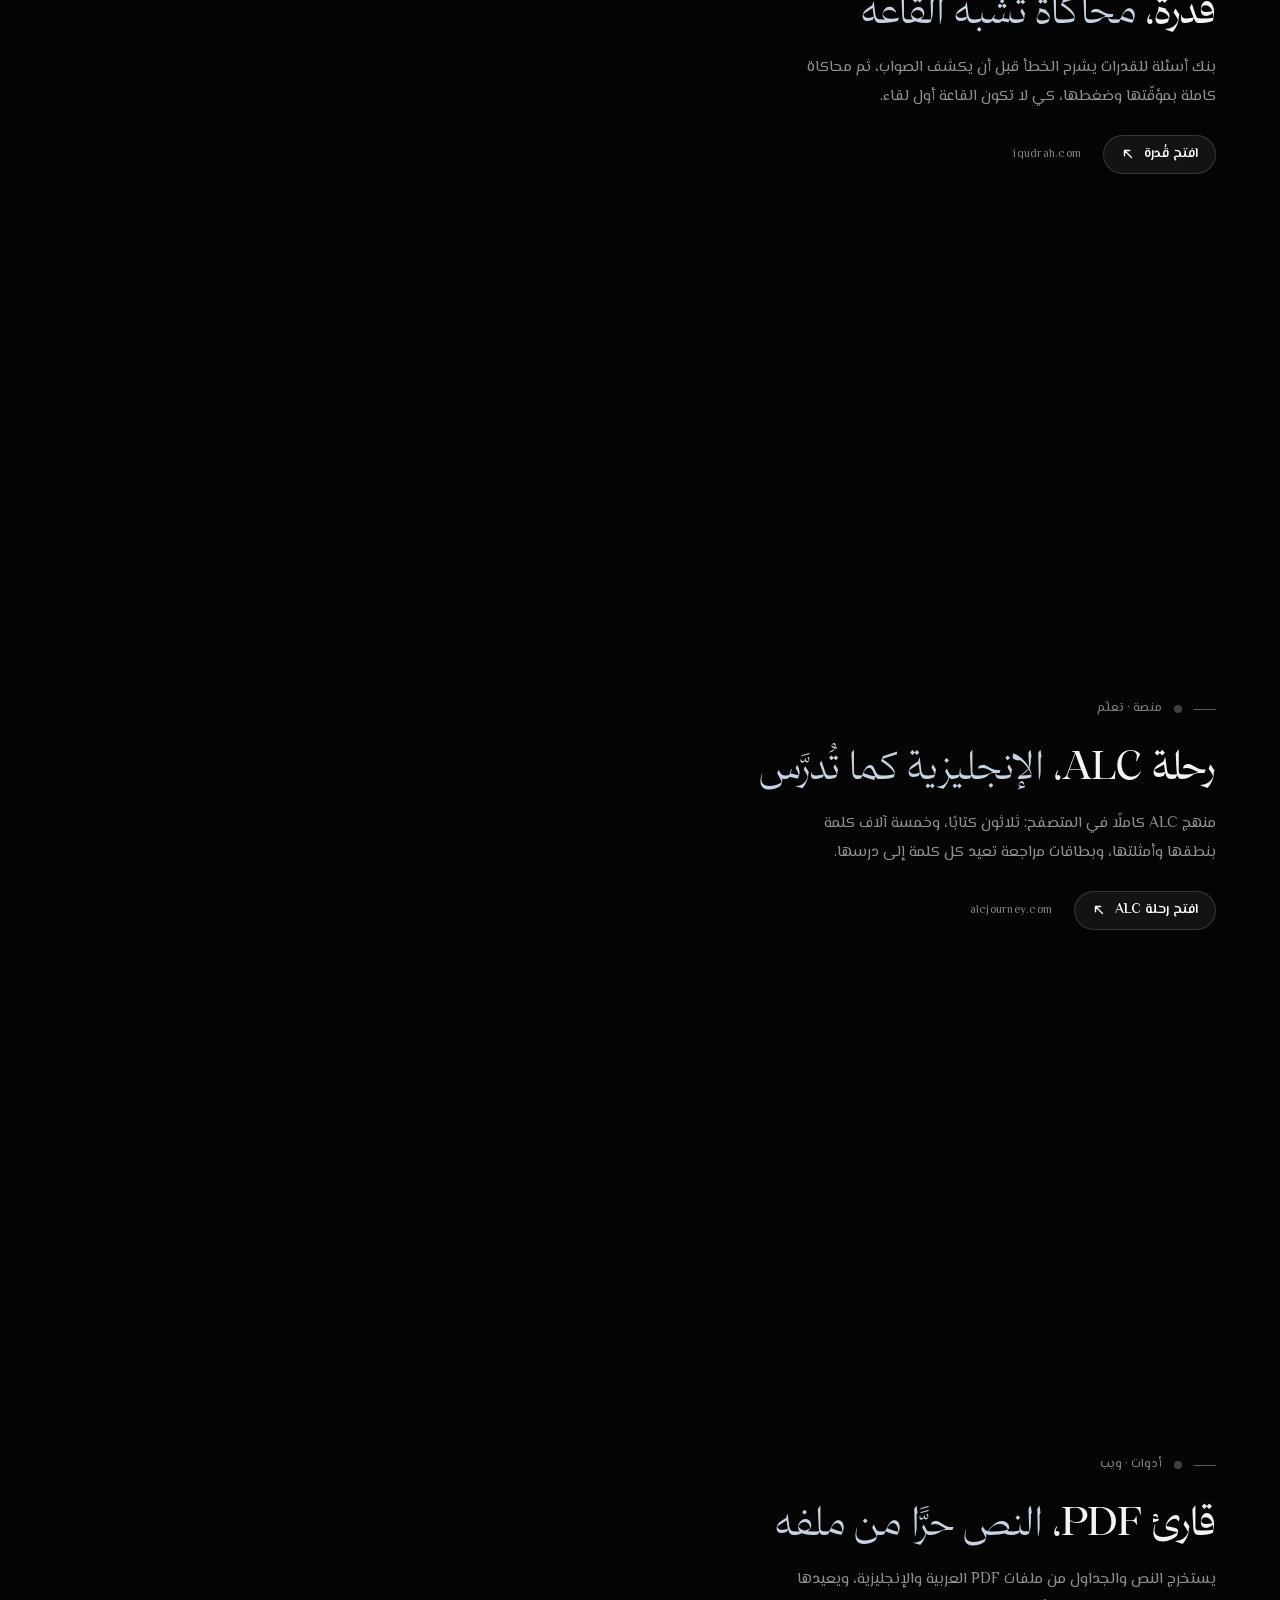
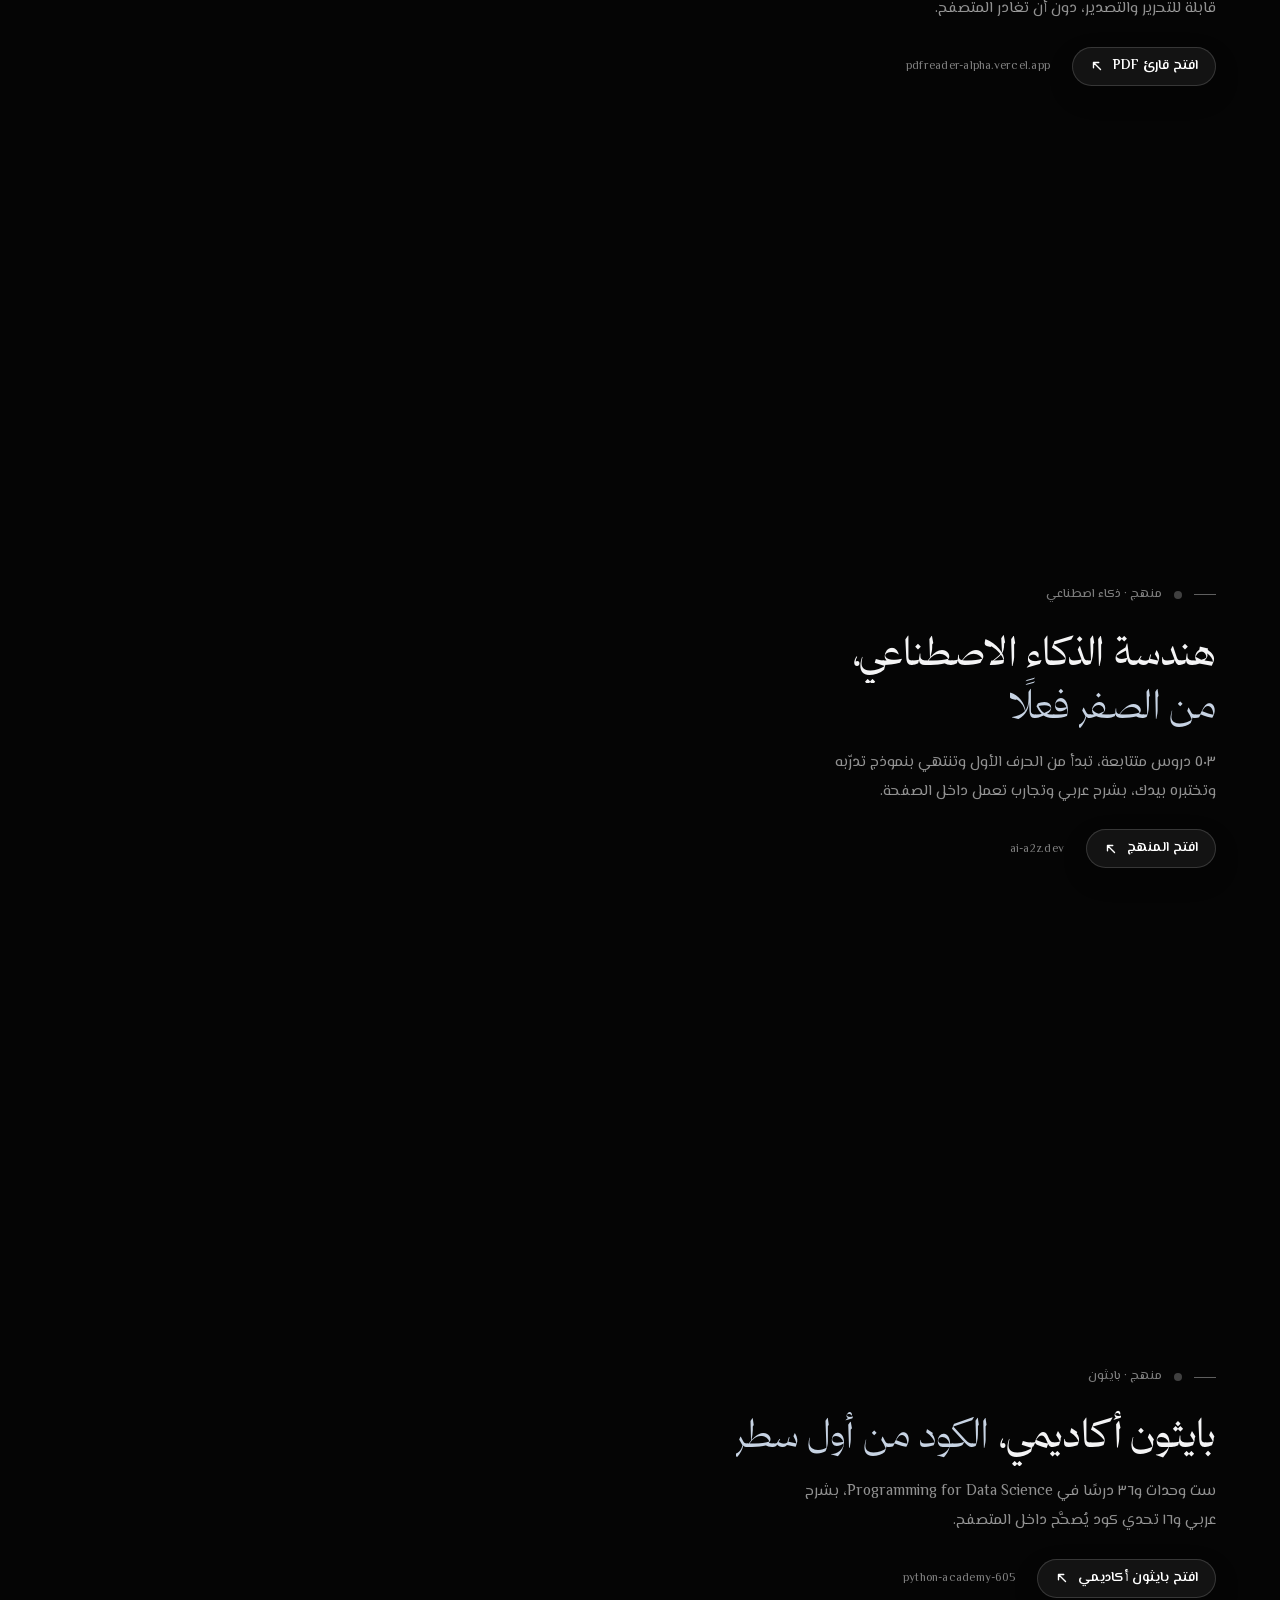
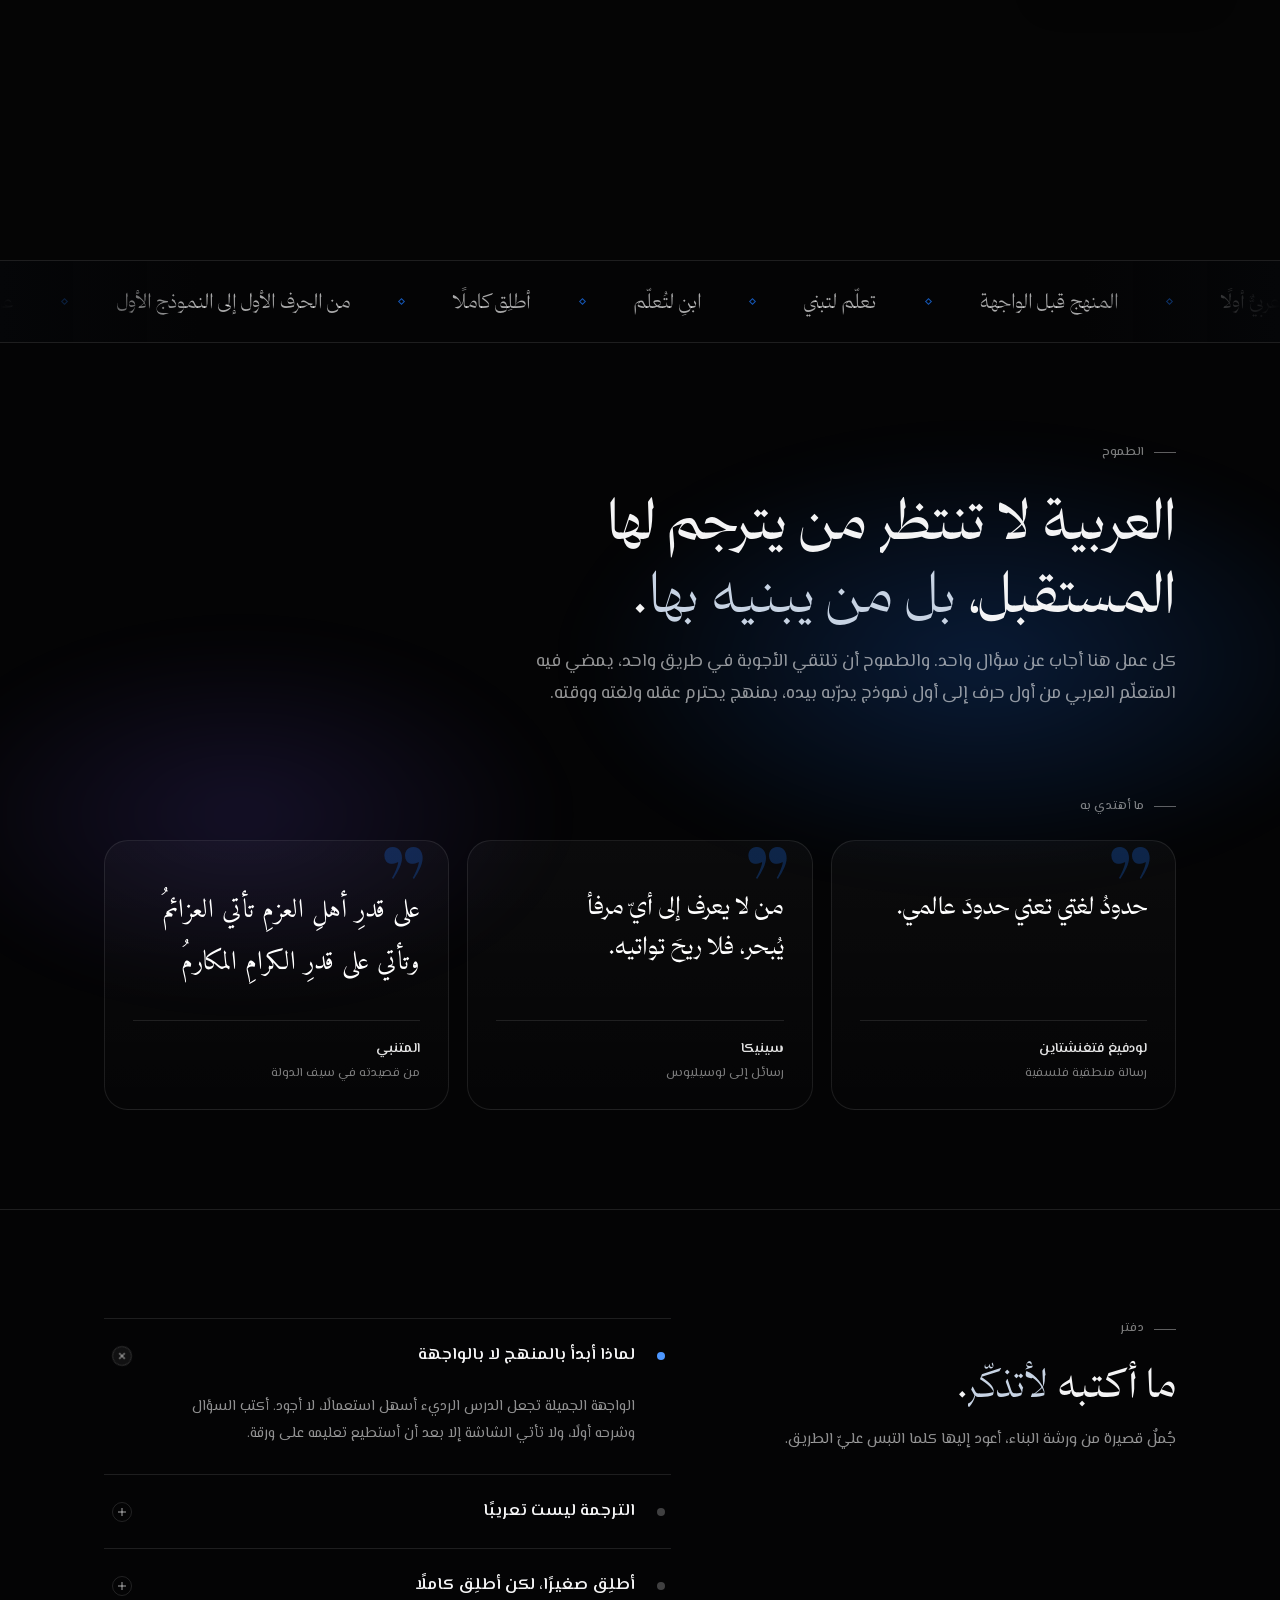
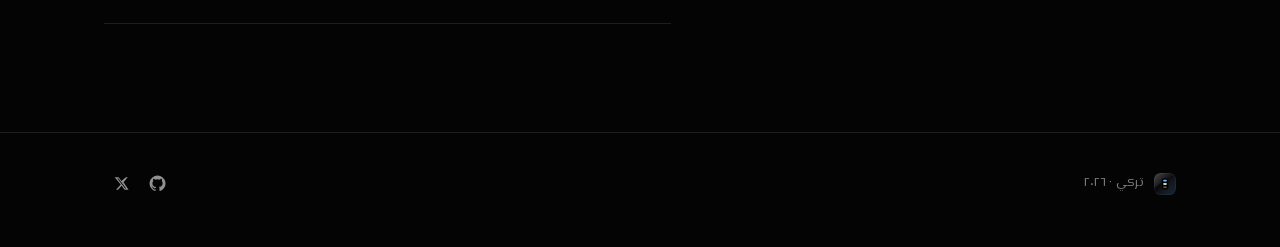
==== commit 0c3f0e76: "Introduce the portfolio with a scroll-driven painted sunset" ====
--- a/index.html
+++ b/index.html
@@ -23,7 +23,9 @@
 <link rel="preload" href="assets/fonts/thmanyah-serif-display-300.woff2" as="font" type="font/woff2" crossorigin>
 <link rel="preload" href="assets/fonts/thmanyah-serif-display-400.woff2" as="font" type="font/woff2" crossorigin>
 <link rel="preload" href="assets/fonts/el-messiri-arabic.woff2" as="font" type="font/woff2" crossorigin>
+<link rel="preload" as="image" href="assets/landscape/day-poster.webp">
 <link rel="stylesheet" href="styles.css">
+<link rel="stylesheet" href="landscape.css">
 <script>
 (function () {
   var d = document.documentElement;
@@ -44,14 +46,27 @@
 <a class="skip" href="#main" data-i18n="ui.skip">تخطَّ إلى المحتوى</a>
 <div class="top-veil" aria-hidden="true"></div>
 
-<div class="desk" aria-hidden="true"></div>
-<div class="wall" aria-hidden="true">
-  <picture>
-    <source type="image/webp" srcset="assets/wall-1200.webp 1200w, assets/wall.webp 2200w" sizes="100vw">
-    <img class="wall-photo" src="assets/wall.jpg" alt="" width="2200" height="1133" fetchpriority="high">
-  </picture>
-  <div class="wall-scrim"></div>
-  <div class="wall-grain"></div>
+<div id="scene" class="landscape" aria-hidden="true">
+  <div class="landscape-day-poster"></div>
+  <canvas id="birds"></canvas>
+  <div class="sunset-light"></div>
+  <div class="twilight-light"></div>
+  <div class="reading-shade"></div>
+</div>
+
+<div class="landscape-intro" id="landscape-intro">
+  <div class="landscape-pin">
+    <div class="landscape-caption" dir="ltr" lang="en">
+      <button type="button" id="replay" aria-label="أعد كتابة التوقيع" data-i18n-aria="landscape.replay">
+        <span class="signature-name">Turki</span><canvas id="hand" aria-hidden="true"></canvas>
+      </button>
+      <span class="signature">..NeverMind</span>
+    </div>
+    <a class="landscape-scroll" href="#main">
+      <span data-i18n="landscape.scroll">مرّر نحو الغروب</span>
+      <svg width="20" height="20" viewBox="0 0 20 20" fill="none" aria-hidden="true"><path d="M10 3v13m-5-5 5 5 5-5" stroke="currentColor" stroke-width="1.4" stroke-linecap="round" stroke-linejoin="round"/></svg>
+    </a>
+  </div>
 </div>
 
 <button class="lang-switch" type="button" id="langSwitch" aria-label="Switch to English" data-i18n-aria="ui.langAria">
@@ -69,7 +84,7 @@
   </a>
 </nav>
 
-<main id="main">
+<main id="main" tabindex="-1">
   <div class="layout">
     <div class="column">
 
@@ -366,5 +381,7 @@
 </footer>
 
 <script src="app.js" defer></script>
+<script src="landscape-scroll.js" defer></script>
+<script type="module" src="assets/landscape/scene.js"></script>
 </body>
 </html>
--- a/styles.css
+++ b/styles.css
@@ -184,62 +184,6 @@
 }
 
 /* ---------------------------------------------------------------- backdrop */
-
-.desk {
-  position: fixed;
-  inset: 0;
-  z-index: -2;
-  background: #050505;
-}
-
-.wall {
-  position: fixed;
-  inset: 0;
-  z-index: -1;
-  overflow: hidden;
-  background: #050505;
-}
-.wall-photo {
-  position: absolute;
-  inset: 0;
-  width: 100%;
-  height: 100%;
-  object-fit: cover;
-  object-position: 50% 48%;
-  transform: scale(1.02);
-  will-change: transform;
-}
-[dir="rtl"] .wall-photo {
-  transform: scaleX(-1) scale(1.02);
-}
-.wall-scrim {
-  position: absolute;
-  inset: 0;
-  background:
-    linear-gradient(
-      90deg,
-      rgba(4, 5, 8, 0.965) 0%,
-      rgba(4, 5, 8, 0.95) 26%,
-      rgba(4, 5, 8, 0.9) 42%,
-      rgba(4, 5, 8, 0.68) 58%,
-      rgba(4, 5, 8, 0.36) 74%,
-      rgba(4, 5, 8, 0.28) 100%
-    ),
-    radial-gradient(80% 60% at 76% 42%, rgba(255, 168, 92, 0.06), transparent 70%),
-    radial-gradient(60% 50% at 10% 8%, rgba(28, 121, 255, 0.12), transparent 72%),
-    linear-gradient(180deg, rgba(2, 3, 5, 0.5), rgba(2, 3, 5, 0) 30%, rgba(2, 3, 5, 0.55));
-}
-[dir="rtl"] .wall-scrim {
-  transform: scaleX(-1);
-}
-.wall-grain {
-  position: absolute;
-  inset: 0;
-  opacity: 0.55;
-  mix-blend-mode: soft-light;
-  background-image: url("data:image/svg+xml,%3Csvg xmlns='http://www.w3.org/2000/svg' width='180' height='180'%3E%3Cfilter id='n'%3E%3CfeTurbulence type='fractalNoise' baseFrequency='.9' numOctaves='3'/%3E%3C/filter%3E%3Crect width='180' height='180' filter='url(%23n)' opacity='.16'/%3E%3C/svg%3E");
-  pointer-events: none;
-}
 
 main {
   position: relative;
@@ -1037,7 +981,7 @@
 }
 .notes,
 footer {
-  background: #050608;
+  background: rgba(5, 6, 8, 0.46);
 }
 
 /* ------------------------------------------------------------------ notes */
@@ -1398,7 +1342,7 @@
 .vision {
   position: relative;
   z-index: 1;
-  background: #050608;
+  background: rgba(5, 6, 8, 0.46);
   border-top: 1px solid var(--hairline);
 }
 
--- a/landscape.css
+++ b/landscape.css
@@ -0,0 +1,57 @@
+/* A single painted horizon stays aligned through the intro and the portfolio. */
+body { isolation: isolate; }
+.landscape {
+  position: fixed;
+  inset: 0;
+  z-index: -1;
+  isolation: isolate;
+  pointer-events: none;
+  overflow: hidden;
+  background: #101724 url("assets/landscape/night-poster.webp") center / cover no-repeat;
+}
+.landscape > * { position: absolute; inset: 0; width: 100%; height: 100%; }
+.landscape-day-poster { background: url("assets/landscape/day-poster.webp") center / cover no-repeat; opacity: var(--day-poster,0); }
+.landscape.is-painted .landscape-day-poster { visibility: hidden; }
+.landscape .surface { z-index: 1; }
+.landscape #birds { z-index: 2; }
+.sunset-light {
+  z-index: 3;
+  background: linear-gradient(180deg, #9c6898 0%, #ed9979 25%, #ffab57 47%, #bd7451 64%, #9d613e);
+  mix-blend-mode: color;
+  opacity: var(--sunset,0);
+}
+.twilight-light {
+  z-index: 3;
+  background: linear-gradient(180deg, #414997 3%, #a66f9b 32%, #e79677 49%, #6f607f 68%, #414c69);
+  mix-blend-mode: color;
+  opacity: var(--twilight,0);
+}
+.reading-shade {
+  z-index: 4;
+  background: linear-gradient(90deg,#080e175e,#070c1494 56%,#060b13d6);
+  opacity: var(--reading,1);
+}
+[dir="ltr"] .reading-shade { transform: scaleX(-1); }
+.has-landscape .top-veil { opacity: calc(.12 + .85 * var(--reading,0)); }
+.landscape-intro { display: none; }
+.has-landscape .landscape-intro { display: block; position: relative; height: 220vh; height: 220svh; }
+.landscape-pin { position: sticky; top: 0; height: 100vh; height: 100svh; opacity: var(--caption,1); }
+.landscape-pin::before {
+  content: ""; position: absolute; inset: 0; pointer-events: none;
+  background: linear-gradient(0deg,#08121c68,transparent 33%),radial-gradient(ellipse at 4% 98%,#08132076,transparent 46%);
+}
+.landscape-caption { position: absolute; left: clamp(24px,5.3vw,110px); bottom: 9%; color: white; text-align: left; }
+#replay { display: block; width: clamp(185px,19.5vw,365px); line-height: 1; padding: 0; margin: 0; color: inherit; background: none; border: none; cursor: pointer; }
+#replay .signature-name { font: italic 5rem Georgia,serif; }
+#replay #hand { display: none; width: 100%; aspect-ratio: 304/122; filter: drop-shadow(0 2px 7px #10192750); }
+#replay.has-ink #hand { display:block; }
+#replay.has-ink .signature-name { display: none; }
+.signature { display: block; min-height: 1.2em; padding-left: .1em; font: 400 clamp(1.4rem,2.3vw,2.7rem)/1.2 "Courier New",monospace; letter-spacing: -.07em; white-space: pre; }
+.signature.typing::after { content: "▏"; font-size: .85em; }
+.landscape-scroll { position: absolute; right: clamp(22px,4.7vw,86px); bottom: 8%; display: inline-flex; align-items: center; gap: 10px; padding: 8px 4px; color: white; font-size: 1rem; text-decoration: none; text-shadow: 0 1px 5px #0a101a; }
+@media(max-width:650px) {
+  .landscape-caption { left: 7vw; bottom: 16%; }
+  .landscape-scroll { right: 7vw; bottom: 5%; }
+  .reading-shade { background: linear-gradient(180deg,#060b136b,#060c17a8 45%,#060b13ad); }
+}
+@media(prefers-reduced-motion:reduce) { .has-landscape .landscape-intro { height: 145vh; height: 145svh; } }
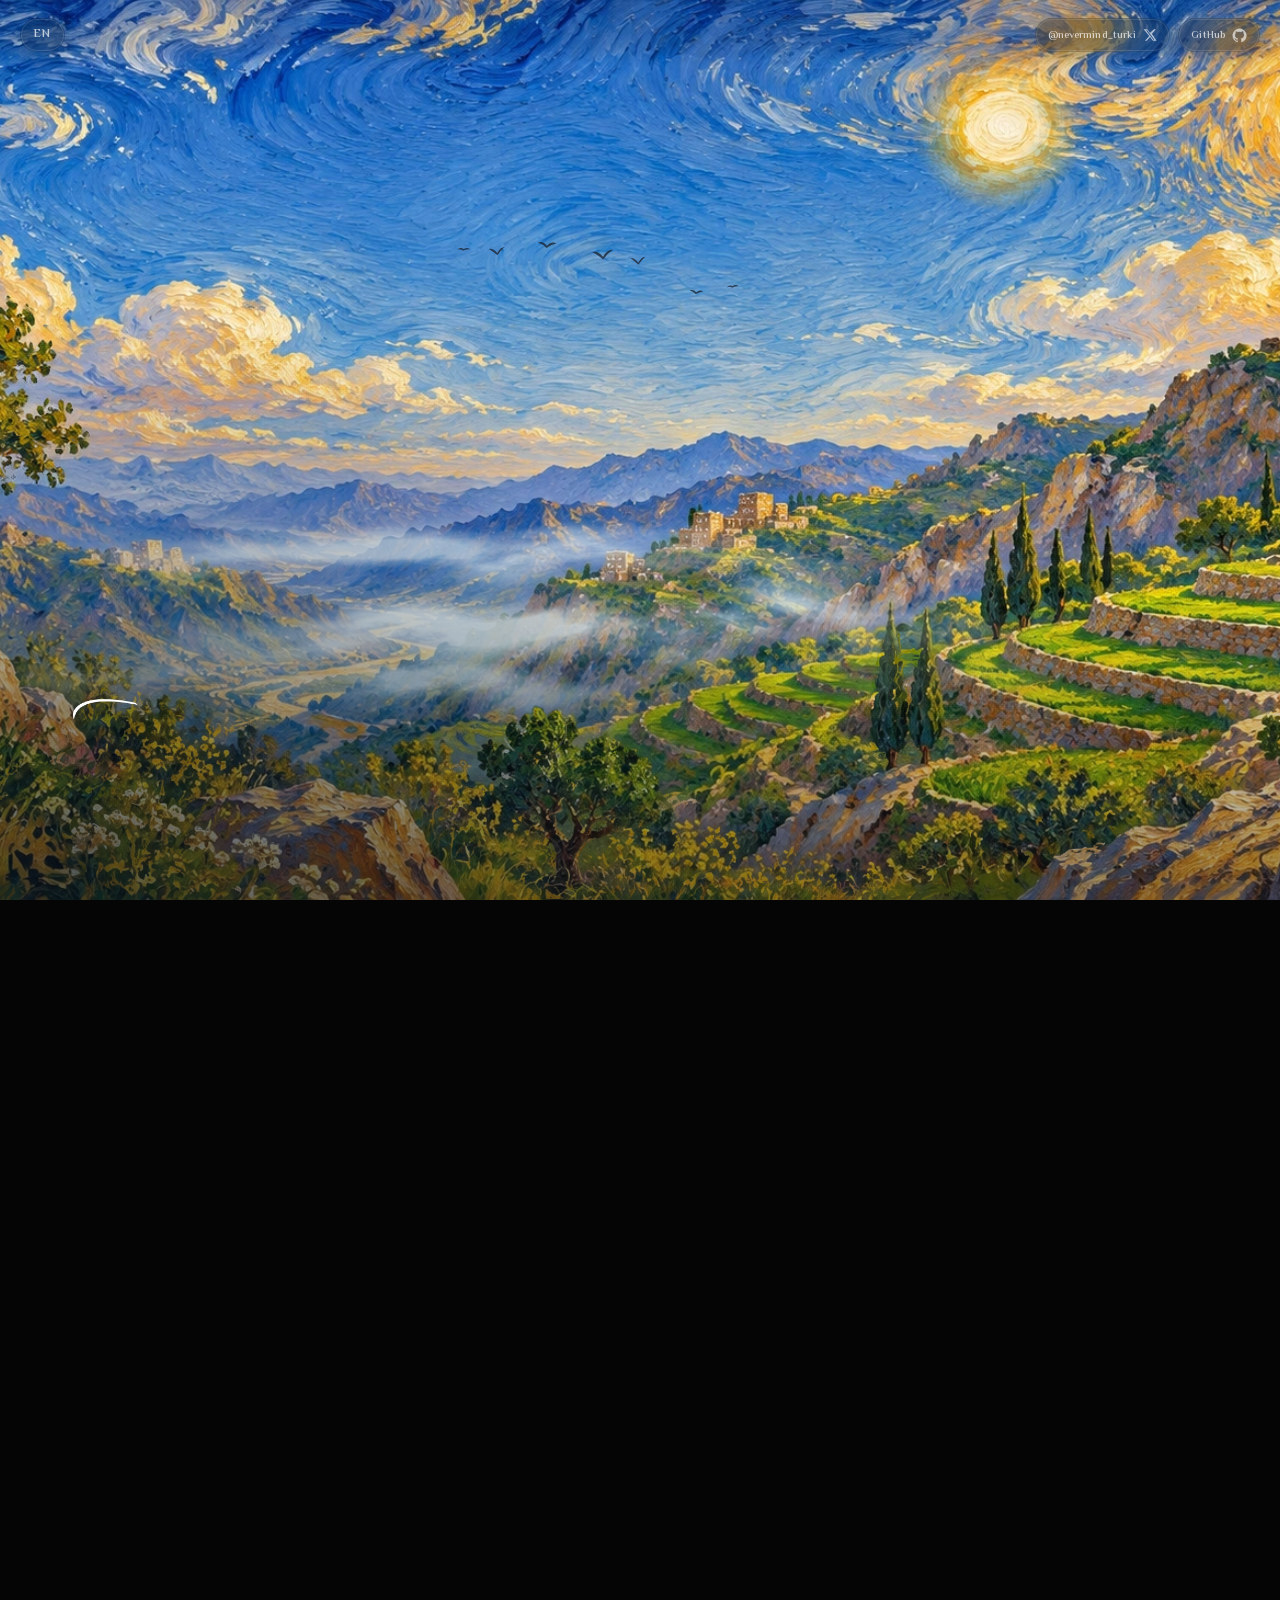
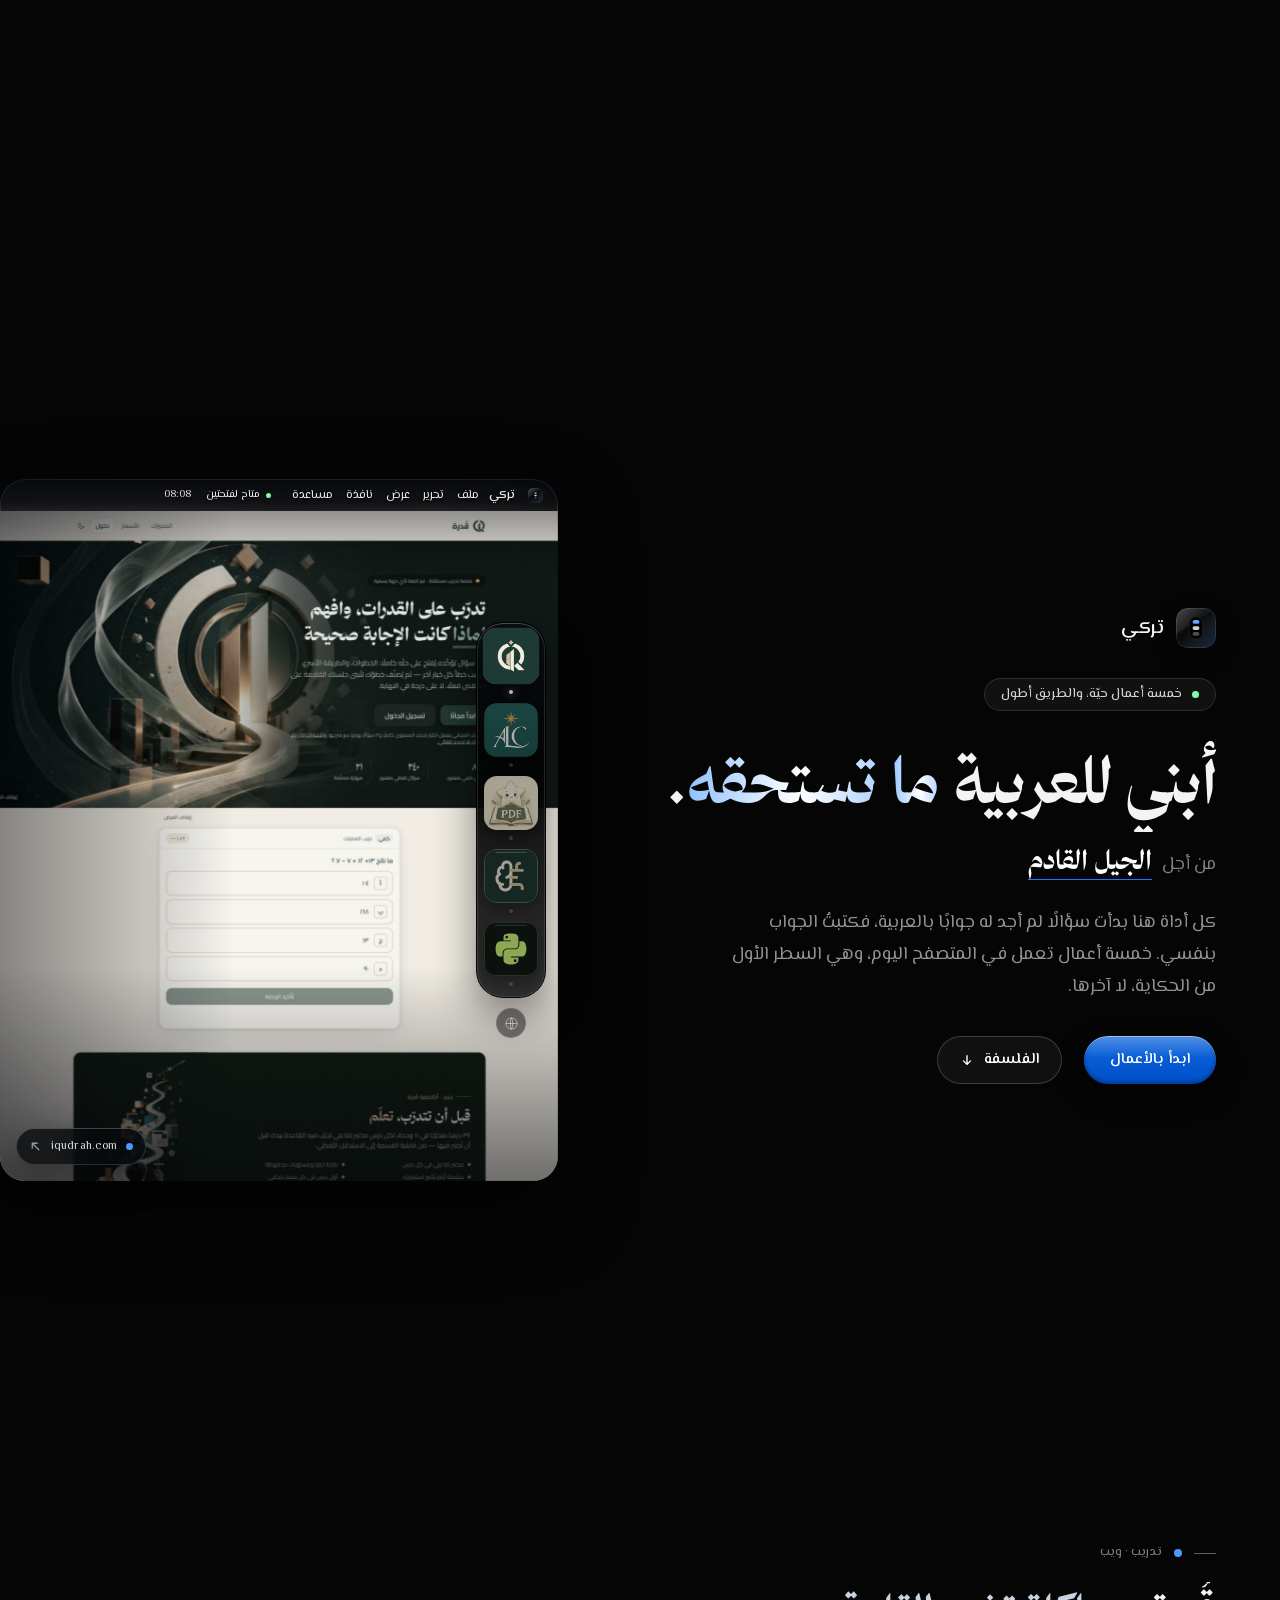
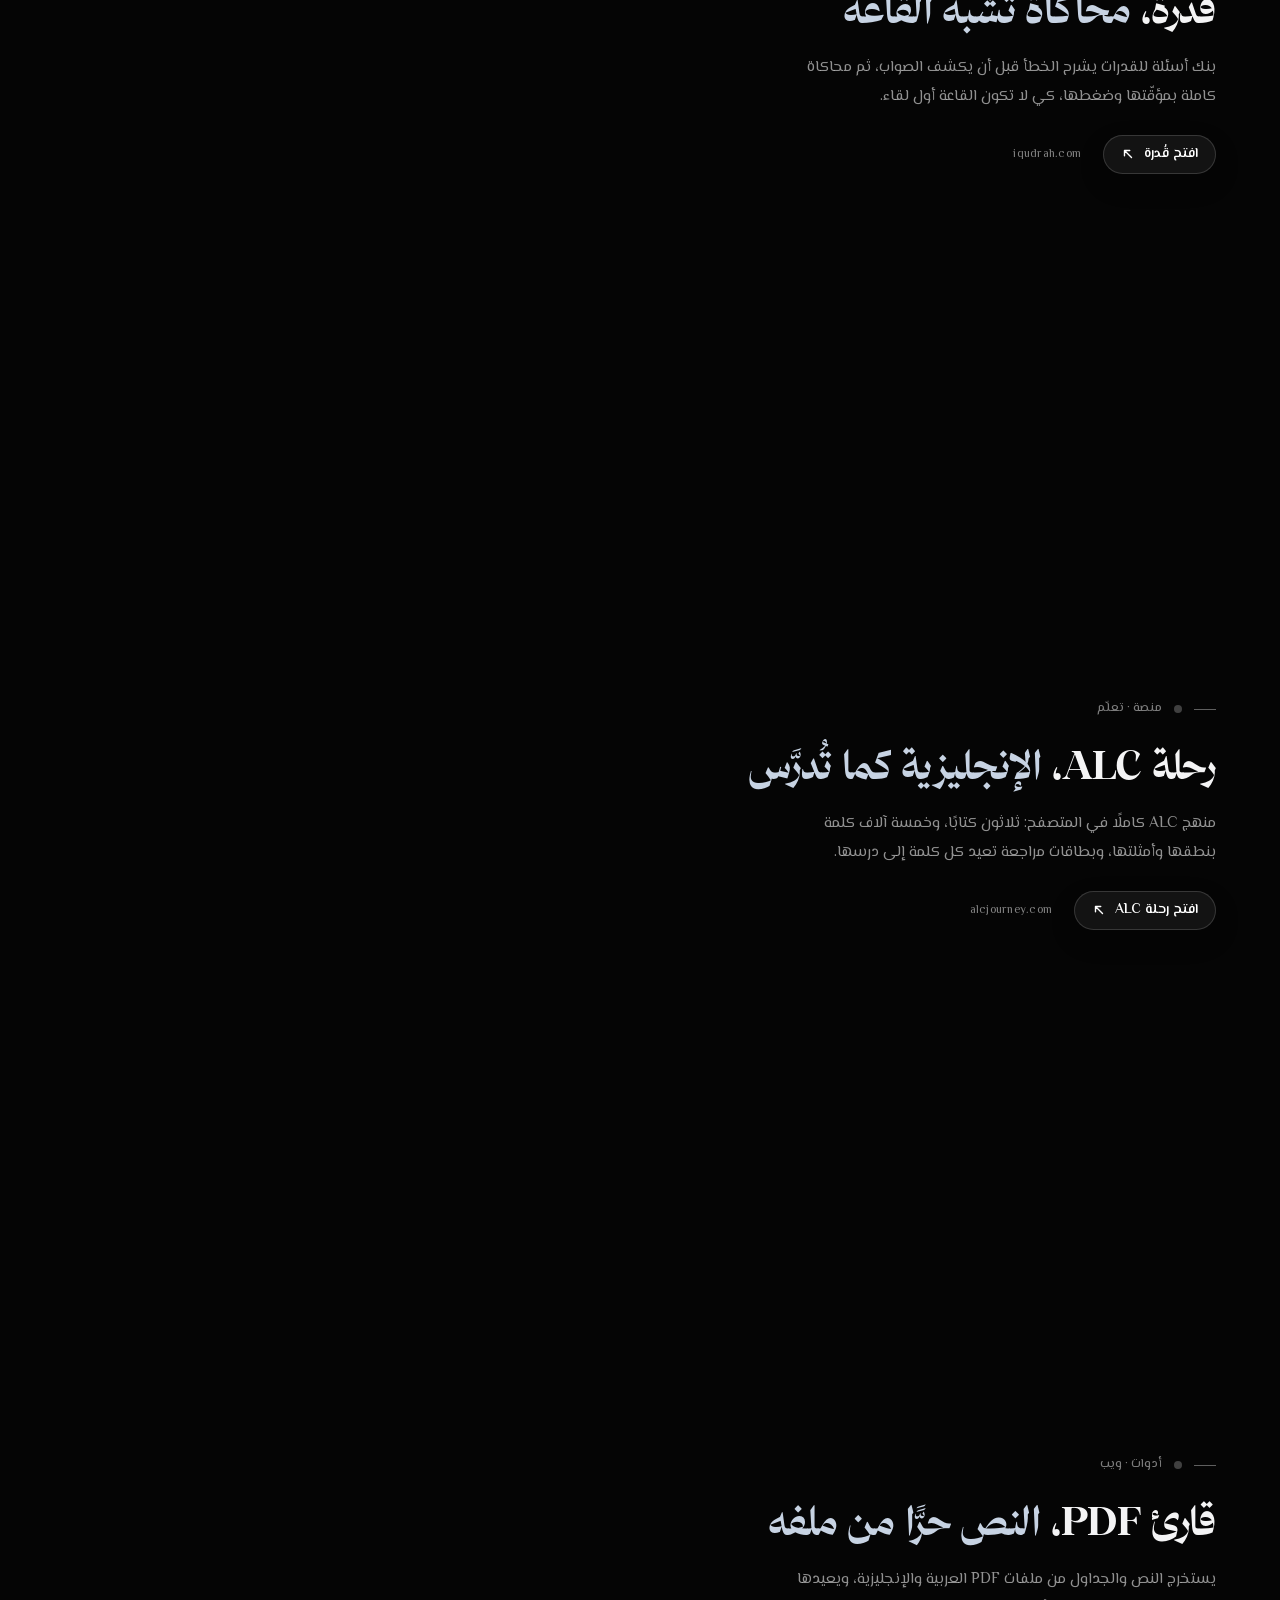
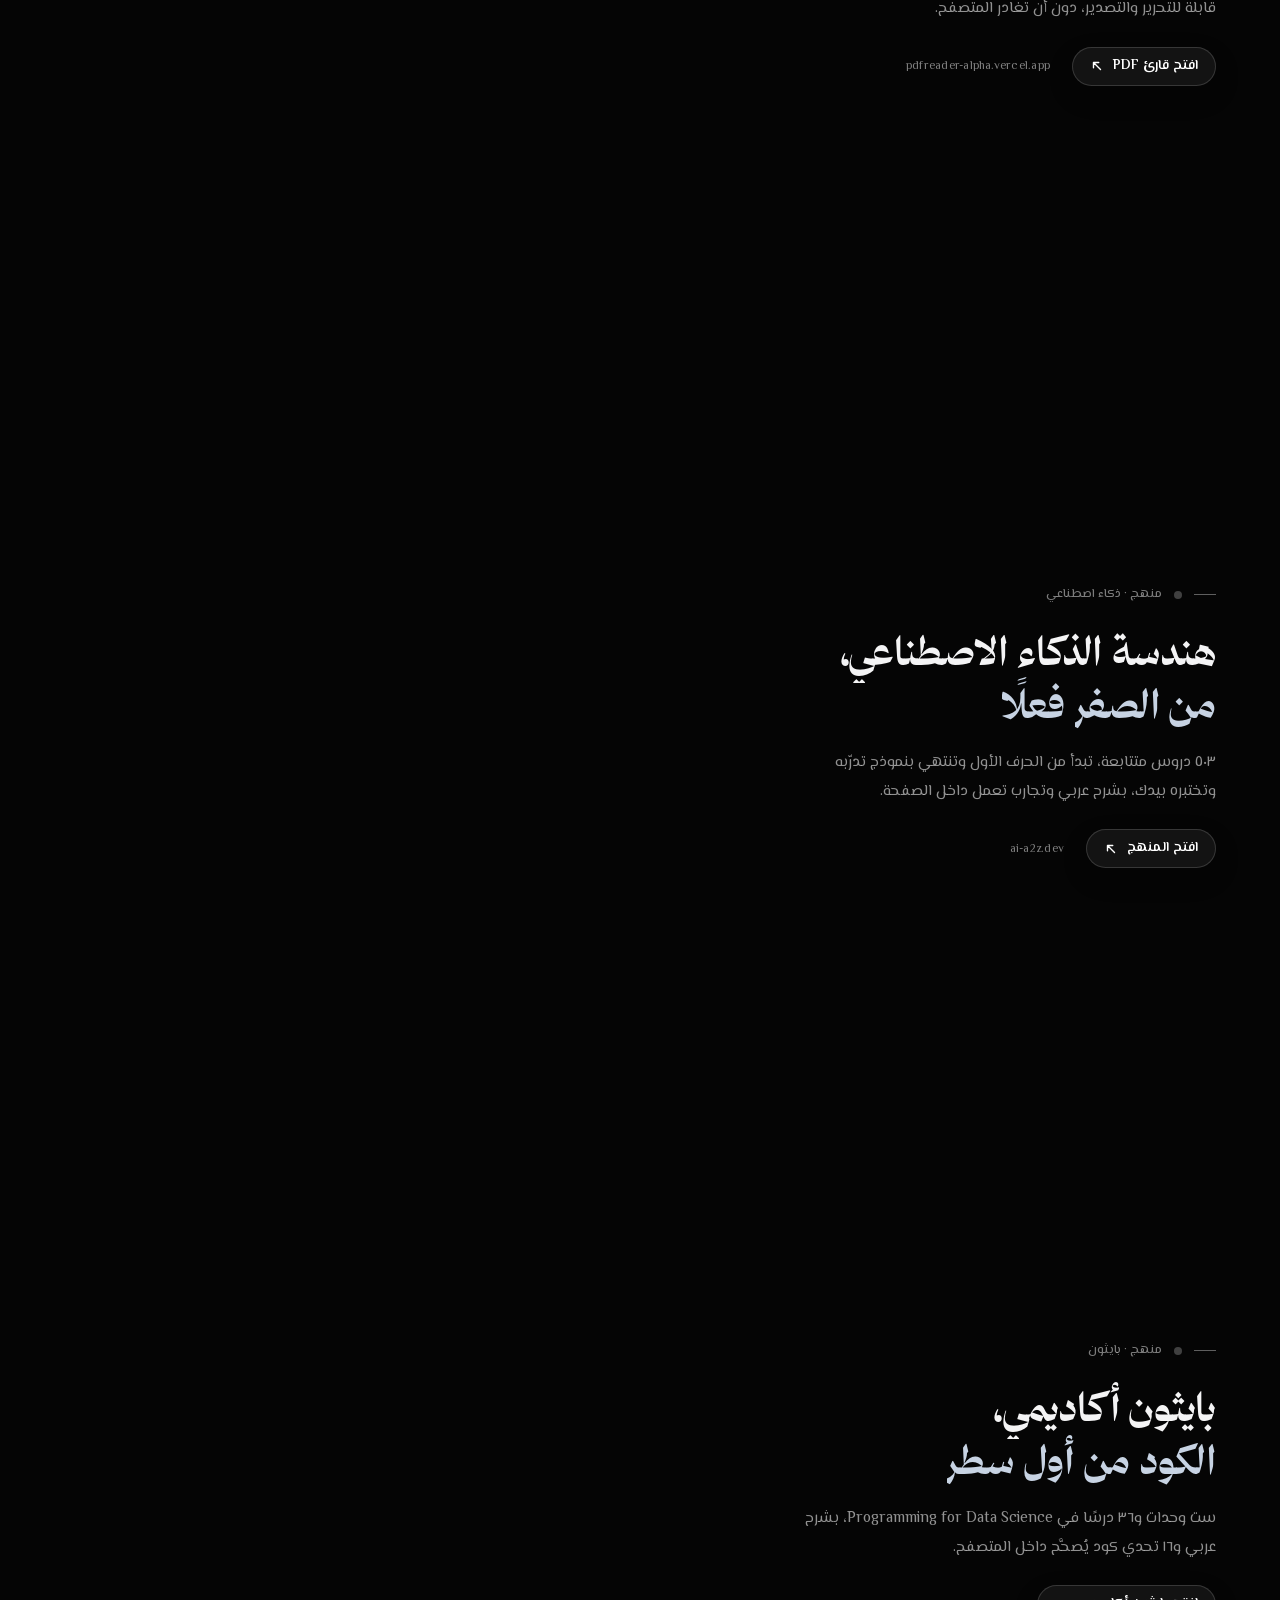
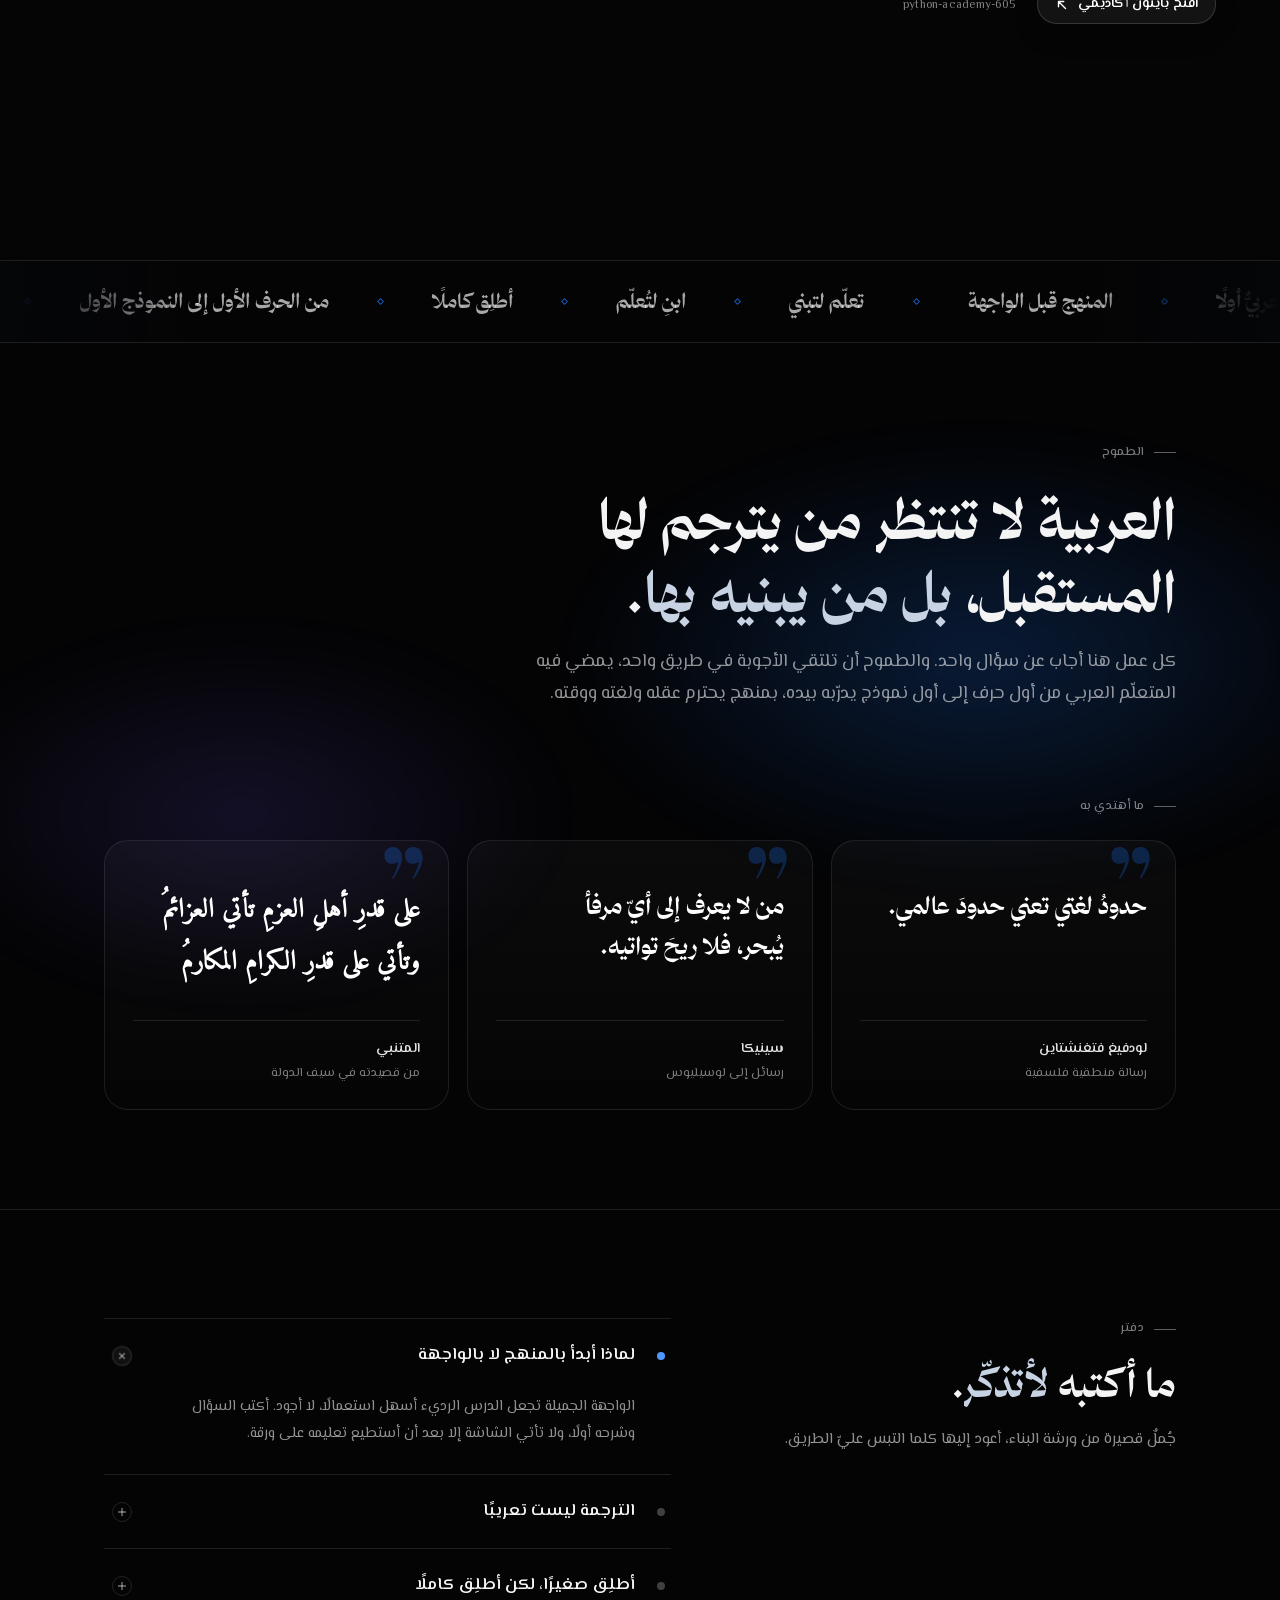
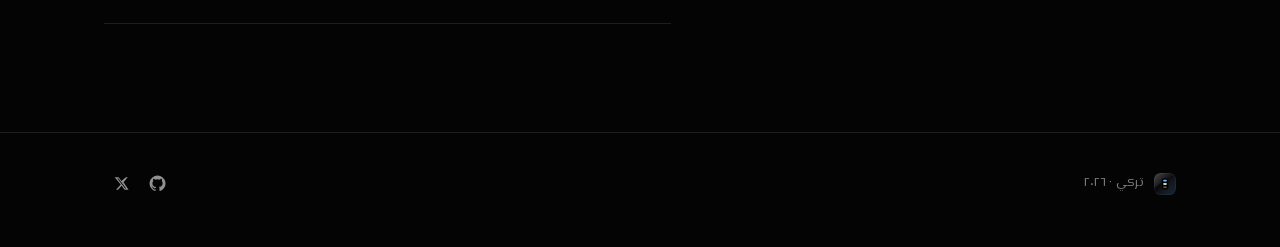
==== commit 53bf9788: "Refine portfolio typography and labels" ====
--- a/index.html
+++ b/index.html
@@ -20,7 +20,7 @@
 <meta name="twitter:description" content="خمسة أعمال عربية حيّة في المتصفح، والطريق أطول.">
 <meta name="twitter:image" content="https://turki-portfolio-ivory.vercel.app/assets/og.jpg">
 <link rel="icon" href="assets/mark.svg" type="image/svg+xml">
-<link rel="preload" href="assets/fonts/thmanyah-serif-display-300.woff2" as="font" type="font/woff2" crossorigin>
+<link rel="preload" href="assets/fonts/thmanyah-serif-display-700.woff2" as="font" type="font/woff2" crossorigin>
 <link rel="preload" href="assets/fonts/thmanyah-serif-display-400.woff2" as="font" type="font/woff2" crossorigin>
 <link rel="preload" href="assets/fonts/el-messiri-arabic.woff2" as="font" type="font/woff2" crossorigin>
 <link rel="preload" as="image" href="assets/landscape/day-poster.webp">
@@ -62,10 +62,6 @@
       </button>
       <span class="signature">..NeverMind</span>
     </div>
-    <a class="landscape-scroll" href="#main">
-      <span data-i18n="landscape.scroll">مرّر نحو الغروب</span>
-      <svg width="20" height="20" viewBox="0 0 20 20" fill="none" aria-hidden="true"><path d="M10 3v13m-5-5 5 5 5-5" stroke="currentColor" stroke-width="1.4" stroke-linecap="round" stroke-linejoin="round"/></svg>
-    </a>
   </div>
 </div>
 
@@ -102,7 +98,7 @@
         <p class="lede" data-reveal style="--reveal-delay:440ms" data-i18n="hero.lede">كل أداة هنا بدأت سؤالًا لم أجد له جوابًا بالعربية، فكتبتُ الجواب بنفسي. خمسة أعمال تعمل في المتصفح اليوم، وهي السطر الأول من الحكاية، لا آخرها.</p>
         <div class="actions" data-reveal style="--reveal-delay:540ms">
           <a class="buy" href="#p-qudrah" data-i18n="hero.cta1">ابدأ بالأعمال</a>
-          <a class="ghost" href="#vision"><span data-i18n="hero.cta2">اقرأ الطموح</span><svg viewBox="0 0 16 16" width="14" height="14" aria-hidden="true"><path d="M8 3v10M4 9l4 4 4-4" fill="none" stroke="currentColor" stroke-width="1.6" stroke-linecap="round" stroke-linejoin="round"/></svg></a>
+          <a class="ghost" href="#vision"><span data-i18n="hero.cta2">الفلسفة</span><svg viewBox="0 0 16 16" width="14" height="14" aria-hidden="true"><path d="M8 3v10M4 9l4 4 4-4" fill="none" stroke="currentColor" stroke-width="1.6" stroke-linecap="round" stroke-linejoin="round"/></svg></a>
         </div>
       </section>
 
--- a/styles.css
+++ b/styles.css
@@ -277,7 +277,7 @@
 h2,
 h3 {
   font-family: var(--font-display);
-  font-weight: 400;
+  font-weight: 700;
   letter-spacing: 0;
   margin: 0;
   text-wrap: balance;
@@ -300,7 +300,7 @@
 h1 em,
 h2 em {
   font-style: normal;
-  font-weight: 300;
+  font-weight: 700;
   color: #c7d3e3;
 }
 
@@ -1282,7 +1282,7 @@
   color: #fff;
   font-family: var(--font-display);
   font-size: clamp(22px, 2.1vw, 30px);
-  font-weight: 400;
+  font-weight: 700;
   line-height: 1.3;
 }
 .rotator-word {
@@ -1404,7 +1404,7 @@
   color: #ffffffa8;
   font-family: var(--font-display);
   font-size: clamp(17px, 1.6vw, 21px);
-  font-weight: 300;
+  font-weight: 700;
   line-height: 1.4;
 }
 .ribbon-track i {
@@ -1482,7 +1482,7 @@
   color: #fff;
   font-family: var(--font-display);
   font-size: clamp(21px, 1.9vw, 26px);
-  font-weight: 400;
+  font-weight: 700;
   line-height: 1.65;
   text-wrap: balance;
 }
--- a/landscape.css
+++ b/landscape.css
@@ -48,10 +48,8 @@
 #replay.has-ink .signature-name { display: none; }
 .signature { display: block; min-height: 1.2em; padding-left: .1em; font: 400 clamp(1.4rem,2.3vw,2.7rem)/1.2 "Courier New",monospace; letter-spacing: -.07em; white-space: pre; }
 .signature.typing::after { content: "▏"; font-size: .85em; }
-.landscape-scroll { position: absolute; right: clamp(22px,4.7vw,86px); bottom: 8%; display: inline-flex; align-items: center; gap: 10px; padding: 8px 4px; color: white; font-size: 1rem; text-decoration: none; text-shadow: 0 1px 5px #0a101a; }
 @media(max-width:650px) {
   .landscape-caption { left: 7vw; bottom: 16%; }
-  .landscape-scroll { right: 7vw; bottom: 5%; }
   .reading-shade { background: linear-gradient(180deg,#060b136b,#060c17a8 45%,#060b13ad); }
 }
 @media(prefers-reduced-motion:reduce) { .has-landscape .landscape-intro { height: 145vh; height: 145svh; } }
